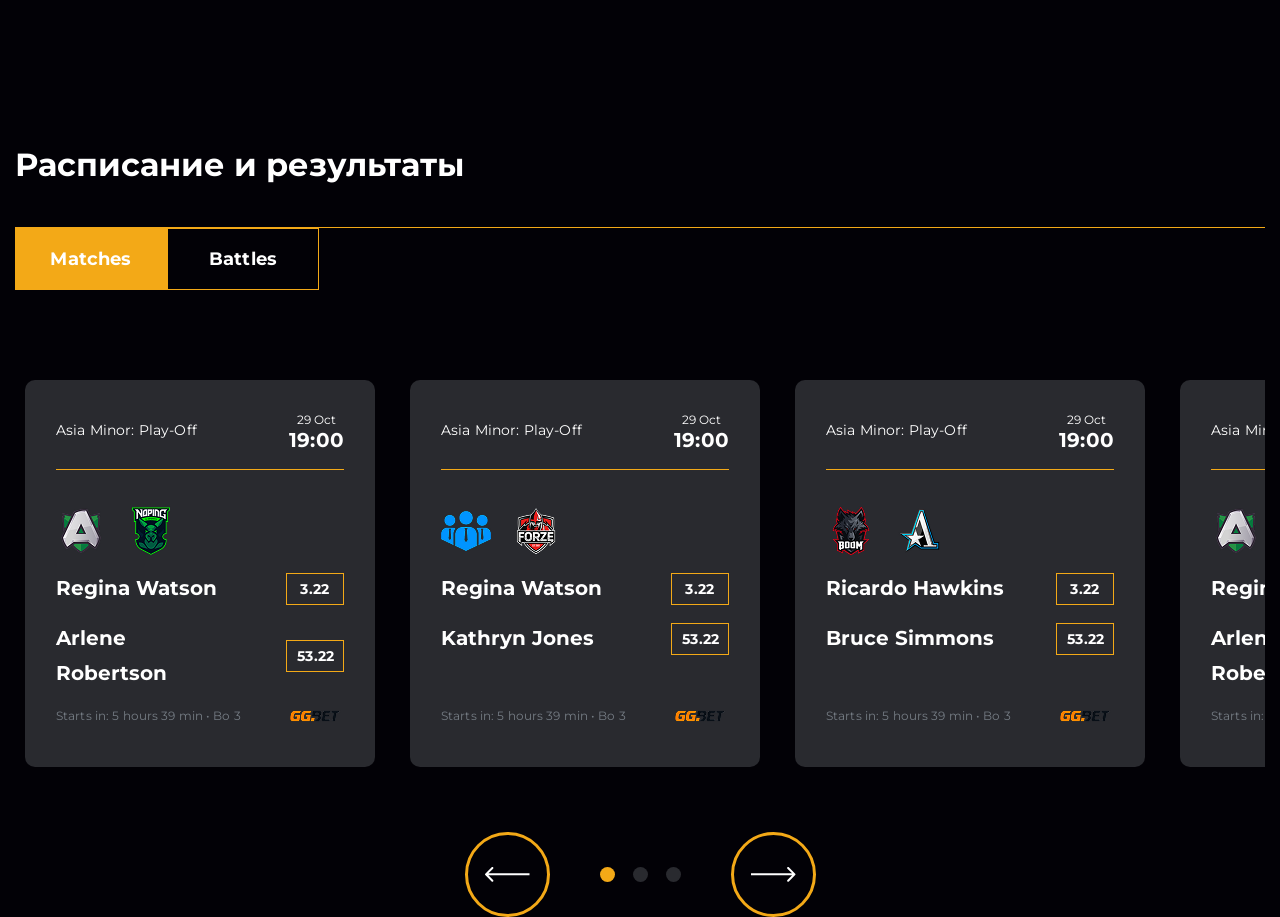
==== index.html @ 31dc466e "feat: add desktop schedule section" ====
<!doctype html>
<html lang="en">
	<head>
		<meta charset="UTF-8" />
		<meta name="viewport" content="width=device-width, initial-scale=1.0" />
		<link rel="shortcut icon" type="image/png" href="img/icon.png" />
		<link rel="stylesheet" href="css/style.min.css" />
		<title>ESL Pro League CSGO</title>
	</head>
	<body>
		<section class="header hidden">
			<div class="container">
				<div class="header__top">
					<nav class="header__nav">
						<ul class="header__nav-list">
							<li class="header__nav-item header__nav-item--logo">
								<a href="#">
									<img src="img/logo.png" alt="ESL Pro League logo" />
								</a>
							</li>

							<li class="header__nav-item">
								<a href="https://www.twitter.com/" class="header__nav-link">
									<img src="img/twitter.png" alt="Twitter icon" />
								</a>
							</li>

							<li class="header__nav-item">
								<a href="https://www.twitch.tv/" class="header__nav-link">
									<img src="img/twitch.png" alt="Twitch icon" />
								</a>
							</li>

							<li class="header__nav-item">
								<a href="https://www.facebook.com/" class="header__nav-link">
									<img src="img/facebook.png" alt="Facebook icon" />
								</a>
							</li>
						</ul>

						<hr class="header__underline" />
					</nav>
				</div>

				<div class="header__bottom">
					<div class="header__information">
						<img
							class="header__img"
							src="img/PlayerUnknown's.png"
							alt="PlayerUnknown's Battlegrounds title"
						/>

						<h1 class="header__title">ESL Pro League CSGO</h1>
						<p class="header__text">
							League CS:GO is the new online league in Counter-Strike: Global
							Offensive, with $100,000 total prize pool. 16 teams from Europe
							and the CIS will take part in the League, with 4 teams going to
							League through open qualifiers.
						</p>
					</div>

					<div class="header__buttons">
						<a href="#" class="header__btn header__btn--active">
							read announcement
						</a>

						<a href="#" class="header__btn">get tickets</a>
					</div>
				</div>
			</div>
		</section>

		<section class="schedule">
			<div class="container">
				<h2 class="schedule__title">Расписание и результаты</h2>
				<hr class="schedule__underline" />
				<div class="schedule__tabs">
					<button class="schedule__tab schedule__tab--active">Matches</button>
					<button class="schedule__tab">Battles</button>
				</div>

				<div class="schedule__slider">
					<div class="schedule__slide schedule__slide--1">
						<div class="schedule__slide-content schedule__slide-content--live">
							<a href="#" class="schedule__watch-live">
								<img
									src="img/live-icon.svg"
									alt="Watch live icon"
									class="schedule__watch-live-icon"
								/>
								<span class="schedule__watch-live-text">WATCH LIVE</span>
							</a>

							<div class="schedule__slide-information">
								<div class="schedule__slide-header">
									<p class="schedule__slide-tournament">Asia Minor: Play-Off</p>

									<div class="schedule__slide-datetime">
										<p class="schedule__slide-date">29 Oct</p>
										<p class="schedule__slide-time">19:00</p>
									</div>
								</div>

								<hr class="schedule__slide-line" />

								<div class="schedule__slide-teams">
									<div class="schedule__slide-team-logos">
										<img
											class="schedule__slide-team-logo"
											src="img/teams/JennyBell.png"
											alt="Jenny Bell"
										/>
										<img
											class="schedule__slide-team-logo"
											src="img/teams/ArleneRobertson.png"
											alt="Arlene Robertson"
										/>
									</div>

									<div class="schedule__slide-team-info">
										<div class="schedule__slide-team-row">
											<p class="schedule__slide-team-name">Regina Watson</p>
											<p class="schedule__slide-team-odds">3.22</p>
										</div>

										<div class="schedule__slide-team-row">
											<p class="schedule__slide-team-name">Arlene Robertson</p>
											<p class="schedule__slide-team-odds">53.22</p>
										</div>
									</div>
								</div>
							</div>

							<div class="schedule__slide-footer">
								<p class="schedule__slide-status">
									Starts in: 5 hours 39 min • Bo 3
								</p>
								<img
									class="schedule__slide-sponsor-logo"
									src="img/sponsor-logo.png"
									alt="GG.BET logo"
								/>
							</div>
						</div>
					</div>

					<div class="schedule__slide schedule__slide--2">
						<div class="schedule__slide-content schedule__slide-content--live">
							<a
								href="#"
								class="schedule__watch-live"
								rel="noreferrer noopener"
							>
								<img
									src="img/live-icon.svg"
									alt="Watch live icon"
									class="schedule__watch-live-icon"
								/>
								<span class="schedule__watch-live-text">WATCH LIVE</span>
							</a>

							<div class="schedule__slide-information">
								<div class="schedule__slide-header">
									<p class="schedule__slide-tournament">Asia Minor: Play-Off</p>

									<div class="schedule__slide-datetime">
										<p class="schedule__slide-date">29 Oct</p>
										<p class="schedule__slide-time">19:00</p>
									</div>
								</div>

								<hr class="schedule__slide-line" />

								<div class="schedule__slide-teams">
									<div class="schedule__slide-team-logos">
										<img
											class="schedule__slide-team-logo"
											src="img/teams/ReginaWatson.png"
											alt="Jenny Bell"
										/>
										<img
											class="schedule__slide-team-logo"
											src="img/teams/KathrynJones.png"
											alt="Kathryn Jones"
										/>
									</div>

									<div class="schedule__slide-team-info">
										<div class="schedule__slide-team-row">
											<p class="schedule__slide-team-name">Regina Watson</p>
											<p class="schedule__slide-team-odds">3.22</p>
										</div>

										<div class="schedule__slide-team-row">
											<p class="schedule__slide-team-name">Kathryn Jones</p>
											<p class="schedule__slide-team-odds">53.22</p>
										</div>
									</div>
								</div>
							</div>

							<div class="schedule__slide-footer">
								<p class="schedule__slide-status">
									Starts in: 5 hours 39 min • Bo 3
								</p>
								<img
									class="schedule__slide-sponsor-logo"
									src="img/sponsor-logo.png"
									alt="GG.BET logo"
								/>
							</div>
						</div>
					</div>

					<div class="schedule__slide schedule__slide--3">
						<div class="schedule__slide-content schedule__slide-content--live">
							<a
								href="#"
								class="schedule__watch-live"
								rel="noreferrer noopener"
							>
								<img
									src="img/live-icon.svg"
									alt="Watch live icon"
									class="schedule__watch-live-icon"
								/>
								<span class="schedule__watch-live-text">WATCH LIVE</span>
							</a>
							<div class="schedule__slide-information">
								<div class="schedule__slide-header">
									<p class="schedule__slide-tournament">Asia Minor: Play-Off</p>

									<div class="schedule__slide-datetime">
										<p class="schedule__slide-date">29 Oct</p>
										<p class="schedule__slide-time">19:00</p>
									</div>
								</div>

								<hr class="schedule__slide-line" />

								<div class="schedule__slide-teams">
									<div class="schedule__slide-team-logos">
										<img
											class="schedule__slide-team-logo"
											src="img/teams/RicardoHawkins.png"
											alt="Jenny Bell"
										/>
										<img
											class="schedule__slide-team-logo"
											src="img/teams/BruceSimmons.png"
											alt="Arlene Robertson"
										/>
									</div>

									<div class="schedule__slide-team-info">
										<div class="schedule__slide-team-row">
											<p class="schedule__slide-team-name">Ricardo Hawkins</p>
											<p class="schedule__slide-team-odds">3.22</p>
										</div>

										<div class="schedule__slide-team-row">
											<p class="schedule__slide-team-name">Bruce Simmons</p>
											<p class="schedule__slide-team-odds">53.22</p>
										</div>
									</div>
								</div>
							</div>

							<div class="schedule__slide-footer">
								<p class="schedule__slide-status">
									Starts in: 5 hours 39 min • Bo 3
								</p>
								<img
									class="schedule__slide-sponsor-logo"
									src="img/sponsor-logo.png"
									alt="GG.BET logo"
								/>
							</div>
						</div>
					</div>

					<div class="schedule__slide schedule__slide--4">
						<div class="schedule__slide-content schedule__slide-content--live">
							<a
								href="#"
								class="schedule__watch-live"
								rel="noreferrer noopener"
							>
								<img
									src="img/live-icon.svg"
									alt="Watch live icon"
									class="schedule__watch-live-icon"
								/>
								<span class="schedule__watch-live-text">WATCH LIVE</span>
							</a>

							<div class="schedule__slide-information">
								<div class="schedule__slide-header">
									<p class="schedule__slide-tournament">Asia Minor: Play-Off</p>

									<div class="schedule__slide-datetime">
										<p class="schedule__slide-date">29 Oct</p>
										<p class="schedule__slide-time">19:00</p>
									</div>
								</div>

								<hr class="schedule__slide-line" />

								<div class="schedule__slide-teams">
									<div class="schedule__slide-team-logos">
										<img
											class="schedule__slide-team-logo"
											src="img/teams/JennyBell.png"
											alt="Jenny Bell"
										/>
										<img
											class="schedule__slide-team-logo"
											src="img/teams/ArleneRobertson.png"
											alt="Arlene Robertson"
										/>
									</div>

									<div class="schedule__slide-team-info">
										<div class="schedule__slide-team-row">
											<p class="schedule__slide-team-name">Regina Watson</p>
											<p class="schedule__slide-team-odds">3.22</p>
										</div>

										<div class="schedule__slide-team-row">
											<p class="schedule__slide-team-name">Arlene Robertson</p>
											<p class="schedule__slide-team-odds">53.22</p>
										</div>
									</div>
								</div>
							</div>

							<div class="schedule__slide-footer">
								<p class="schedule__slide-status">
									Starts in: 5 hours 39 min • Bo 3
								</p>
								<img
									class="schedule__slide-sponsor-logo"
									src="img/sponsor-logo.png"
									alt="GG.BET logo"
								/>
							</div>
						</div>
					</div>

					<div class="schedule__slide schedule__slide--5">
						<div class="schedule__slide-content schedule__slide-content--live">
							<a
								href="#"
								class="schedule__watch-live"
								rel="noreferrer noopener"
							>
								<img
									src="img/live-icon.svg"
									alt="Watch live icon"
									class="schedule__watch-live-icon"
								/>
								<span class="schedule__watch-live-text">WATCH LIVE</span>
							</a>

							<div class="schedule__slide-information">
								<div class="schedule__slide-header">
									<p class="schedule__slide-tournament">Asia Minor: Play-Off</p>

									<div class="schedule__slide-datetime">
										<p class="schedule__slide-date">29 Oct</p>
										<p class="schedule__slide-time">19:00</p>
									</div>
								</div>

								<hr class="schedule__slide-line" />

								<div class="schedule__slide-teams">
									<div class="schedule__slide-team-logos">
										<img
											class="schedule__slide-team-logo"
											src="img/teams/JennyBell.png"
											alt="Jenny Bell"
										/>
										<img
											class="schedule__slide-team-logo"
											src="img/teams/ArleneRobertson.png"
											alt="Arlene Robertson"
										/>
									</div>

									<div class="schedule__slide-team-info">
										<div class="schedule__slide-team-row">
											<p class="schedule__slide-team-name">Regina Watson</p>
											<p class="schedule__slide-team-odds">3.22</p>
										</div>

										<div class="schedule__slide-team-row">
											<p class="schedule__slide-team-name">Arlene Robertson</p>
											<p class="schedule__slide-team-odds">53.22</p>
										</div>
									</div>
								</div>
							</div>

							<div class="schedule__slide-footer">
								<p class="schedule__slide-status">
									Starts in: 5 hours 39 min • Bo 3
								</p>
								<img
									class="schedule__slide-sponsor-logo"
									src="img/sponsor-logo.png"
									alt="GG.BET logo"
								/>
							</div>
						</div>
					</div>
				</div>

				<div class="schedule__slider-controls">
					<button class="schedule__slider-btn schedule__slider-btn--left">
						<img src="img/btn-left.svg" alt="Previous slide" />
					</button>

					<div class="schedule__dots">
						<div class="dot dot-active"></div>
						<div class="dot"></div>
						<div class="dot"></div>
					</div>

					<button class="schedule__slider-btn schedule__slider-btn--right">
						<img src="img/btn-right.svg" alt="Previous slide" />
					</button>
				</div>
			</div>
		</section>
	</body>
	<script src="js/main.js"></script>
</html>
---- css/style.min.css ----
/*! modern-normalize v3.0.1 | MIT License | https://github.com/sindresorhus/modernize */*,::before,::after{-webkit-box-sizing:border-box;box-sizing:border-box}html{font-family:system-ui,"Segoe UI",Roboto,Helvetica,Arial,sans-serif,"Apple Color Emoji","Segoe UI Emoji";line-height:1.15;-webkit-text-size-adjust:100%;-moz-tab-size:4;-o-tab-size:4;tab-size:4}body{margin:0}b,strong{font-weight:bolder}code,kbd,samp,pre{font-family:ui-monospace,SFMono-Regular,Consolas,"Liberation Mono",Menlo,monospace;font-size:1em}small{font-size:80%}sub,sup{font-size:75%;line-height:0;position:relative;vertical-align:baseline}sub{bottom:-0.25em}sup{top:-0.5em}table{border-color:currentcolor}button,input,optgroup,select,textarea{font-family:inherit;font-size:100%;line-height:1.15;margin:0}button,[type=button],[type=reset],[type=submit]{-webkit-appearance:button}legend{padding:0}progress{vertical-align:baseline}::-webkit-inner-spin-button,::-webkit-outer-spin-button{height:auto}[type=search]{-webkit-appearance:textfield;outline-offset:-2px}::-webkit-search-decoration{-webkit-appearance:none}::-webkit-file-upload-button{-webkit-appearance:button;font:inherit}summary{display:list-item}@font-face{font-family:"Montserrat";src:url("../fonts/Montserrat-Regular.ttf") format("truetype");font-weight:400;font-style:normal;font-display:block}@font-face{font-family:"Montserrat";src:url("../fonts/Montserrat-Medium.ttf") format("truetype");font-weight:500;font-style:normal;font-display:block}@font-face{font-family:"Montserrat";src:url("../fonts/Montserrat-SemiBold.ttf") format("truetype");font-weight:600;font-style:normal;font-display:block}@font-face{font-family:"Montserrat";src:url("../fonts/Montserrat-Bold.ttf") format("truetype");font-weight:700;font-style:normal;font-display:block}body{background-color:#020106;color:#fff;font-family:"Montserrat",sans-serif}.container{max-width:1550px;margin:0 auto;padding:0 15px}.header ul,.header li{padding:0;margin:0;list-style-type:none}a{color:#fff}.hidden{display:none}p,h1,h2,h3,hr{margin:0}.header{padding-top:13px;padding-bottom:197px;background-image:url("../img/main-bg.jpg");background-size:cover;background-position:center top;background-repeat:no-repeat}.header .header__nav{max-width:740px}.header .header__nav-list{display:-webkit-box;display:-ms-flexbox;display:flex;-webkit-box-align:center;-ms-flex-align:center;align-items:center;gap:30px}.header .header__nav-item--logo{margin-right:auto}.header .header__nav-link{display:inline-block;-webkit-transition:opacity .3s ease;transition:opacity .3s ease}.header__nav-link:hover{opacity:.4}.header__underline{margin:40px 0 0;width:100%;max-width:740px;height:1px;border:none;background-color:#f3a917}.header__bottom{margin-top:161px}.header__information{max-width:703px}.header__img{max-width:191px}.header__title{margin-top:35px;font-weight:700;font-size:60px}.header__text{font-weight:400;font-size:18px;letter-spacing:.01em;color:#fafafa}.header__buttons{margin-top:220px;display:-webkit-box;display:-ms-flexbox;display:flex;gap:20px}.header__btn{display:-webkit-box;display:-ms-flexbox;display:flex;-webkit-box-align:center;-ms-flex-align:center;align-items:center;-webkit-box-pack:center;-ms-flex-pack:center;justify-content:center;width:278px;padding:15px 27px;border:1px solid #f3a917;text-decoration:none;text-transform:uppercase;font-weight:600;font-size:16px;line-height:1.2;letter-spacing:.01em;color:#fff}.header__btn--active{background-color:#f3a917;color:#020106}@media screen and (max-width: 1200px){.header__text{font-weight:700;color:#fafafa}}@media screen and (max-width: 924px){.header__nav-link{-webkit-transition:none;transition:none}.header__nav-link:hover{opacity:1 !important}.header__bottom{margin-top:120px}.header__buttons{margin-top:160px}}@media screen and (max-width: 576px){.header__title{font-size:40px}.header__information{text-align:center;display:-webkit-box;display:-ms-flexbox;display:flex;-webkit-box-orient:vertical;-webkit-box-direction:normal;-ms-flex-direction:column;flex-direction:column;-webkit-box-align:center;-ms-flex-align:center;align-items:center;gap:25px}.header__img{max-width:100%;height:auto}.header__buttons{-webkit-box-orient:vertical;-webkit-box-direction:normal;-ms-flex-direction:column;flex-direction:column;-webkit-box-align:center;-ms-flex-align:center;align-items:center;gap:40px}}@media screen and (max-width: 425px){.header__title{font-size:34px}}@media screen and (max-width: 375px){.header{min-height:100vh;background-size:cover;background-position:center;background-repeat:no-repeat}.header__title{font-size:40px}.header__text{font-size:14px}.header__buttons{gap:20px}.header__btn{width:100%;max-width:260px;font-size:14px;padding:12px 20px}.container{padding:0 10px}}.schedule{margin-top:142px}.schedule__title{font-weight:700;font-size:32px;line-height:1.41;color:#fff}.schedule__underline{margin-top:40px;margin-bottom:0;height:1px;border:none;background-color:#f3a917}.schedule__tabs{display:-webkit-box;display:-ms-flexbox;display:flex;gap:0}.schedule__tab{margin:0;width:152px;padding:15px 30px;border:1px solid #f3a917;background-color:rgba(0,0,0,0);font-weight:700;font-size:18px;line-height:1.67;letter-spacing:.01em;color:#fff;cursor:pointer}.schedule__tab--active{background-color:#f3a917}.schedule__slider{display:-webkit-box;display:-ms-flexbox;display:flex;-webkit-box-pack:justify;-ms-flex-pack:justify;justify-content:space-between;-webkit-box-align:stretch;-ms-flex-align:stretch;align-items:stretch;gap:35px;overflow:hidden;padding:10px}.schedule__slider-controls{margin-top:55px;display:-webkit-box;display:-ms-flexbox;display:flex;-webkit-box-pack:center;-ms-flex-pack:center;justify-content:center;-webkit-box-align:center;-ms-flex-align:center;align-items:center;gap:50px}.schedule__slider-btn{display:-webkit-box;display:-ms-flexbox;display:flex;-webkit-box-pack:center;-ms-flex-pack:center;justify-content:center;-webkit-box-align:center;-ms-flex-align:center;align-items:center;width:85px;height:85px;padding:0;border:none;background:rgba(0,0,0,0);cursor:pointer;border:3px solid #f3a917;border-radius:100%}.schedule__slide-content{display:-webkit-box;display:-ms-flexbox;display:flex;-webkit-box-orient:vertical;-webkit-box-direction:normal;-ms-flex-direction:column;flex-direction:column;-webkit-box-pack:justify;-ms-flex-pack:justify;justify-content:space-between;min-height:341px;position:relative;overflow:hidden;-webkit-transition:border .3s ease,-webkit-box-shadow .3s ease;transition:border .3s ease,-webkit-box-shadow .3s ease;transition:box-shadow .3s ease,border .3s ease;transition:box-shadow .3s ease,border .3s ease,-webkit-box-shadow .3s ease;margin-top:80px;background-color:#292a2f;width:350px;min-height:341px;cursor:pointer;border-radius:10px}.schedule__slide-content::before{content:"";position:absolute;inset:0;background-color:rgba(0,0,0,0);-webkit-transition:background-color .3s ease;transition:background-color .3s ease}.schedule__slide-content:hover{border:none;-webkit-box-shadow:0 0 12px rgba(243,169,23,.5);box-shadow:0 0 12px rgba(243,169,23,.5)}.schedule__slide-content:hover::before{background-color:rgba(7,7,7,.76)}.schedule__watch-live{position:absolute;top:50%;left:50%;z-index:3;display:-webkit-inline-box;display:-ms-inline-flexbox;display:inline-flex;-webkit-box-align:center;-ms-flex-align:center;align-items:center;-webkit-box-pack:center;-ms-flex-pack:center;justify-content:center;-webkit-transform:translate(-50%,-50%);transform:translate(-50%,-50%);opacity:0;pointer-events:none;text-decoration:none;background-color:#f3a917;padding:10px 20px;border:none;-webkit-box-sizing:border-box;box-sizing:border-box;width:166px;height:40px;color:#fff;font-weight:400;font-size:14px;line-height:1.43;letter-spacing:.01em;text-transform:none}.schedule__watch-live:focus-visible{outline:2px solid #fff;outline-offset:4px}.schedule__watch-live-icon{width:14px;height:14px;display:block;-ms-flex-negative:0;flex-shrink:0;margin-right:10px}.schedule__watch-live-text{font-weight:400;font-size:14px;line-height:1.43;letter-spacing:.01em;color:#fff}.schedule__slide{display:-webkit-box;display:-ms-flexbox;display:flex}.schedule__slide-content{padding:30px 31px 41px}.schedule__slide-content--live:hover .schedule__watch-live{opacity:1;pointer-events:auto}.schedule__slide-information,.schedule__slide-footer{position:relative;z-index:1}.schedule__slide-header{display:-webkit-box;display:-ms-flexbox;display:flex;-webkit-box-pack:justify;-ms-flex-pack:justify;justify-content:space-between;-webkit-box-align:center;-ms-flex-align:center;align-items:center}.schedule__slide-tournament{font-weight:400;font-size:14px;line-height:1.43;letter-spacing:.01em;color:#fff}.schedule__slide-datetime{display:-webkit-box;display:-ms-flexbox;display:flex;-webkit-box-orient:vertical;-webkit-box-direction:normal;-ms-flex-direction:column;flex-direction:column;-webkit-box-align:center;-ms-flex-align:center;align-items:center}.schedule__slide-date{margin:0;font-weight:400;font-size:12px;line-height:1.67;letter-spacing:.01em;color:#fff}.schedule__slide-time{margin:0;font-weight:700;font-size:20px;line-height:1;letter-spacing:.01em;color:#fff}.schedule__slide-line{margin-top:19px;height:1px;border:none;background-color:#f3a917}.schedule__slide-team{margin-top:30px}.schedule__slide-team-logos{margin-top:36px;display:-webkit-box;display:-ms-flexbox;display:flex;gap:20px}.schedule__slide-team-logo{width:50px;height:50px}.schedule__slide-team-info{display:-webkit-box;display:-ms-flexbox;display:flex;-webkit-box-orient:vertical;-webkit-box-direction:normal;-ms-flex-direction:column;flex-direction:column;gap:15px;margin-top:15px}.schedule__slide-team-row{display:-webkit-box;display:-ms-flexbox;display:flex;-webkit-box-pack:justify;-ms-flex-pack:justify;justify-content:space-between;-webkit-box-align:center;-ms-flex-align:center;align-items:center}.schedule__slide-team-name{font-weight:700;font-size:20px;line-height:1.75;color:#fff;max-width:184px;margin:0}.schedule__slide-team-odds{font-weight:700;font-size:14px;line-height:1.43;letter-spacing:.02em;color:#fff;border:1px solid #f3a917;padding:5px 10px;width:58px;text-align:center}.schedule__slide-footer{display:-webkit-box;display:-ms-flexbox;display:flex;-webkit-box-pack:justify;-ms-flex-pack:justify;justify-content:space-between;-webkit-box-align:center;-ms-flex-align:center;align-items:center;margin-top:15px}.schedule__slide-status{font-weight:400;font-size:12px;line-height:1.67;letter-spacing:.01em;color:#757c84}.schedule__dots{display:-webkit-box;display:-ms-flexbox;display:flex;gap:18px;-webkit-box-align:center;-ms-flex-align:center;align-items:center}.schedule__dots .dot{background-color:#292a2f;width:15px;height:15px;border-radius:100%}.schedule__dots .dot-active{background-color:#f3a917}
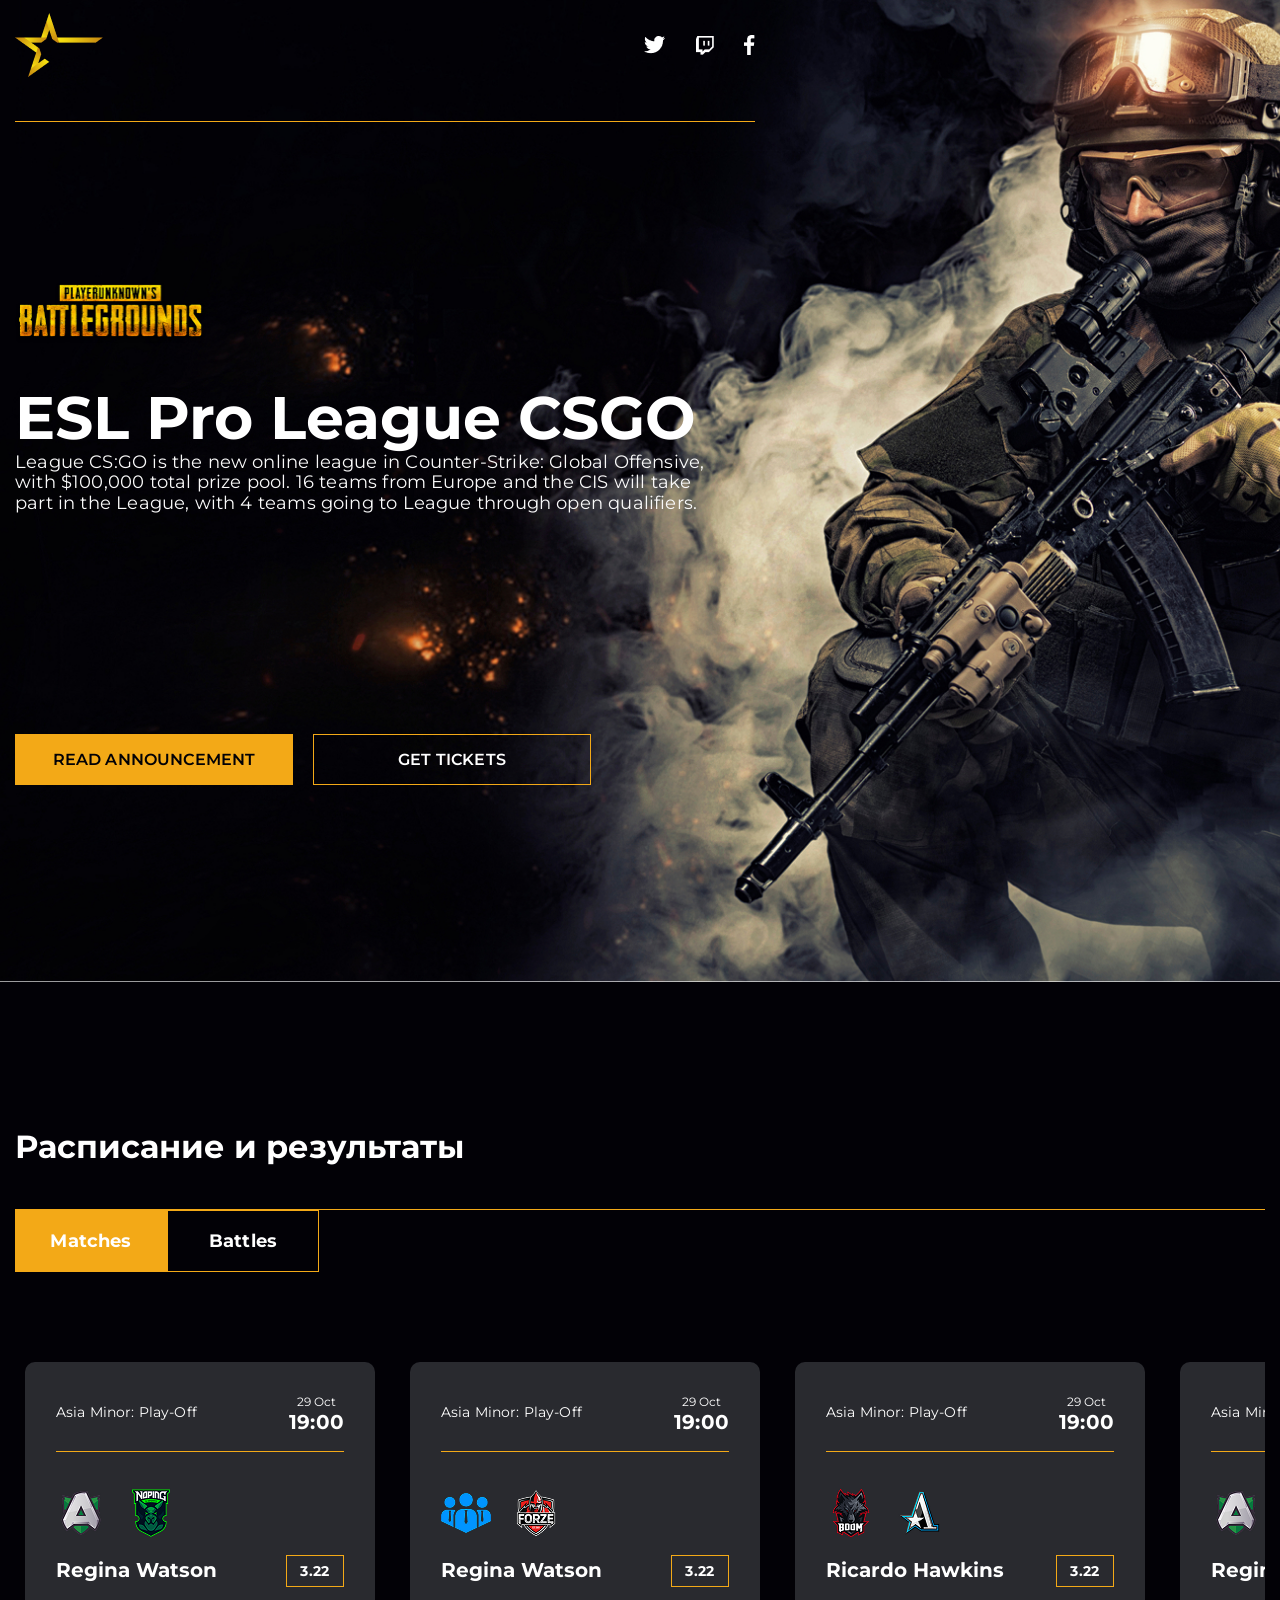
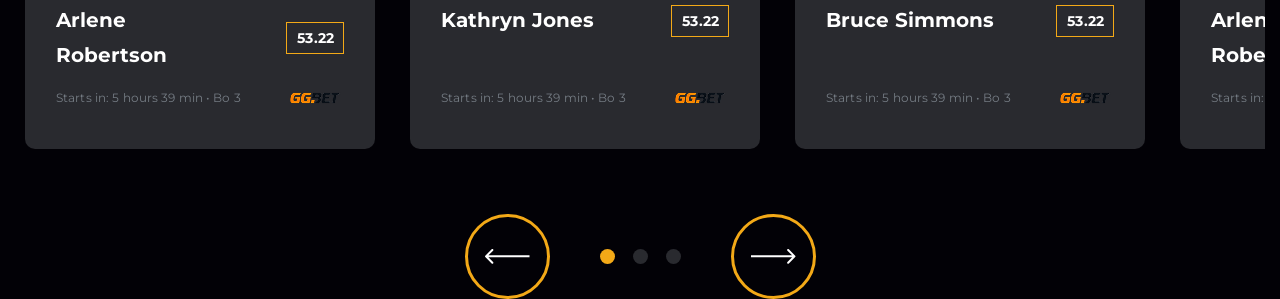
==== commit 2804c73b: "feat:  unhide header" ====
--- a/index.html
+++ b/index.html
@@ -8,7 +8,7 @@
 		<title>ESL Pro League CSGO</title>
 	</head>
 	<body>
-		<section class="header hidden">
+		<section class="header">
 			<div class="container">
 				<div class="header__top">
 					<nav class="header__nav">
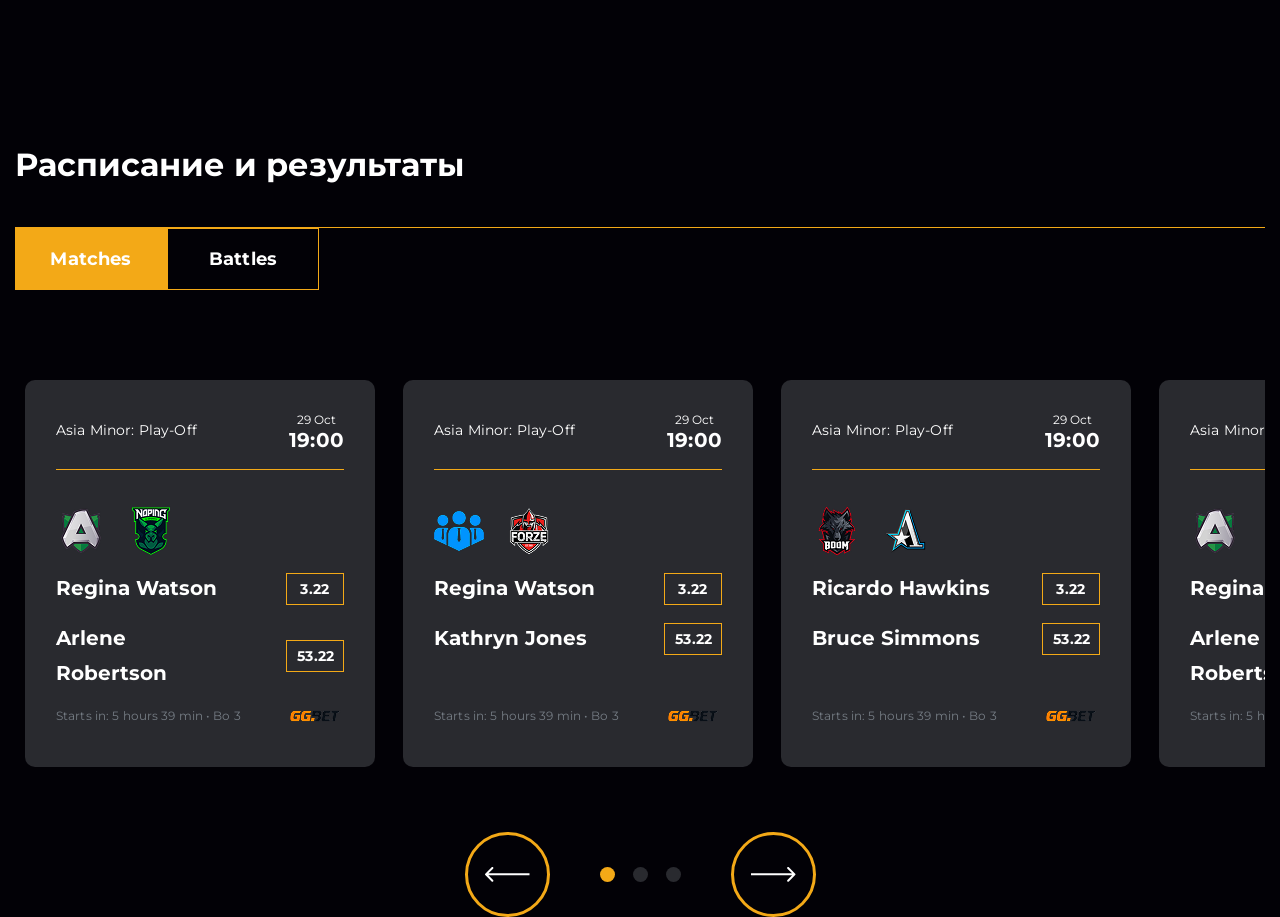
==== commit c2816677: "feat: complete the schedule section" ====
--- a/index.html
+++ b/index.html
@@ -8,7 +8,7 @@
 		<title>ESL Pro League CSGO</title>
 	</head>
 	<body>
-		<section class="header">
+		<section class="header hidden">
 			<div class="container">
 				<div class="header__top">
 					<nav class="header__nav">
@@ -75,342 +75,605 @@
 				<h2 class="schedule__title">Расписание и результаты</h2>
 				<hr class="schedule__underline" />
 				<div class="schedule__tabs">
-					<button class="schedule__tab schedule__tab--active">Matches</button>
-					<button class="schedule__tab">Battles</button>
+					<button
+						class="schedule__tab schedule__tab--active"
+						type="button"
+						data-tab="matches"
+					>
+						Matches
+					</button>
+
+					<button class="schedule__tab" type="button" data-tab="battles">
+						Battles
+					</button>
 				</div>
 
-				<div class="schedule__slider">
-					<div class="schedule__slide schedule__slide--1">
-						<div class="schedule__slide-content schedule__slide-content--live">
-							<a href="#" class="schedule__watch-live">
-								<img
-									src="img/live-icon.svg"
-									alt="Watch live icon"
-									class="schedule__watch-live-icon"
-								/>
-								<span class="schedule__watch-live-text">WATCH LIVE</span>
-							</a>
-
-							<div class="schedule__slide-information">
-								<div class="schedule__slide-header">
-									<p class="schedule__slide-tournament">Asia Minor: Play-Off</p>
-
-									<div class="schedule__slide-datetime">
-										<p class="schedule__slide-date">29 Oct</p>
-										<p class="schedule__slide-time">19:00</p>
-									</div>
-								</div>
-
-								<hr class="schedule__slide-line" />
-
-								<div class="schedule__slide-teams">
-									<div class="schedule__slide-team-logos">
+				<div
+					class="schedule__panel schedule__panel--matches schedule__panel--active"
+				>
+					<div class="schedule__slider">
+						<div class="schedule__slide schedule__slide--1">
+							<div
+								class="schedule__slide-content schedule__slide-content--live"
+							>
+								<a href="#" class="schedule__watch-live">
+									<img
+										src="img/live-icon.svg"
+										alt="Watch live icon"
+										class="schedule__watch-live-icon"
+									/>
+									<span class="schedule__watch-live-text">WATCH LIVE</span>
+								</a>
+
+								<div class="schedule__slide-information">
+									<div class="schedule__slide-header">
+										<p class="schedule__slide-tournament">
+											Asia Minor: Play-Off
+										</p>
+
+										<div class="schedule__slide-datetime">
+											<p class="schedule__slide-date">29 Oct</p>
+											<p class="schedule__slide-time">19:00</p>
+										</div>
+									</div>
+
+									<hr class="schedule__slide-line" />
+
+									<div class="schedule__slide-teams">
+										<div class="schedule__slide-team-logos">
+											<img
+												class="schedule__slide-team-logo"
+												src="img/teams/JennyBell.png"
+												alt="Jenny Bell"
+											/>
+											<img
+												class="schedule__slide-team-logo"
+												src="img/teams/ArleneRobertson.png"
+												alt="Arlene Robertson"
+											/>
+										</div>
+
+										<div class="schedule__slide-team-info">
+											<div class="schedule__slide-team-row">
+												<p class="schedule__slide-team-name">Regina Watson</p>
+												<p class="schedule__slide-team-odds">3.22</p>
+											</div>
+
+											<div class="schedule__slide-team-row">
+												<p class="schedule__slide-team-name">
+													Arlene Robertson
+												</p>
+												<p class="schedule__slide-team-odds">53.22</p>
+											</div>
+										</div>
+									</div>
+								</div>
+
+								<div class="schedule__slide-footer">
+									<p class="schedule__slide-status">
+										Starts in: 5 hours 39 min • Bo 3
+									</p>
+									<img
+										class="schedule__slide-sponsor-logo"
+										src="img/sponsor-logo.png"
+										alt="GG.BET logo"
+									/>
+								</div>
+							</div>
+						</div>
+
+						<div class="schedule__slide schedule__slide--2">
+							<div
+								class="schedule__slide-content schedule__slide-content--live"
+							>
+								<a
+									href="#"
+									class="schedule__watch-live"
+									rel="noreferrer noopener"
+								>
+									<img
+										src="img/live-icon.svg"
+										alt="Watch live icon"
+										class="schedule__watch-live-icon"
+									/>
+									<span class="schedule__watch-live-text">WATCH LIVE</span>
+								</a>
+
+								<div class="schedule__slide-information">
+									<div class="schedule__slide-header">
+										<p class="schedule__slide-tournament">
+											Asia Minor: Play-Off
+										</p>
+
+										<div class="schedule__slide-datetime">
+											<p class="schedule__slide-date">29 Oct</p>
+											<p class="schedule__slide-time">19:00</p>
+										</div>
+									</div>
+
+									<hr class="schedule__slide-line" />
+
+									<div class="schedule__slide-teams">
+										<div class="schedule__slide-team-logos">
+											<img
+												class="schedule__slide-team-logo"
+												src="img/teams/ReginaWatson.png"
+												alt="Jenny Bell"
+											/>
+											<img
+												class="schedule__slide-team-logo"
+												src="img/teams/KathrynJones.png"
+												alt="Kathryn Jones"
+											/>
+										</div>
+
+										<div class="schedule__slide-team-info">
+											<div class="schedule__slide-team-row">
+												<p class="schedule__slide-team-name">Regina Watson</p>
+												<p class="schedule__slide-team-odds">3.22</p>
+											</div>
+
+											<div class="schedule__slide-team-row">
+												<p class="schedule__slide-team-name">Kathryn Jones</p>
+												<p class="schedule__slide-team-odds">53.22</p>
+											</div>
+										</div>
+									</div>
+								</div>
+
+								<div class="schedule__slide-footer">
+									<p class="schedule__slide-status">
+										Starts in: 5 hours 39 min • Bo 3
+									</p>
+									<img
+										class="schedule__slide-sponsor-logo"
+										src="img/sponsor-logo.png"
+										alt="GG.BET logo"
+									/>
+								</div>
+							</div>
+						</div>
+
+						<div class="schedule__slide schedule__slide--3">
+							<div
+								class="schedule__slide-content schedule__slide-content--live"
+							>
+								<a
+									href="#"
+									class="schedule__watch-live"
+									rel="noreferrer noopener"
+								>
+									<img
+										src="img/live-icon.svg"
+										alt="Watch live icon"
+										class="schedule__watch-live-icon"
+									/>
+									<span class="schedule__watch-live-text">WATCH LIVE</span>
+								</a>
+								<div class="schedule__slide-information">
+									<div class="schedule__slide-header">
+										<p class="schedule__slide-tournament">
+											Asia Minor: Play-Off
+										</p>
+
+										<div class="schedule__slide-datetime">
+											<p class="schedule__slide-date">29 Oct</p>
+											<p class="schedule__slide-time">19:00</p>
+										</div>
+									</div>
+
+									<hr class="schedule__slide-line" />
+
+									<div class="schedule__slide-teams">
+										<div class="schedule__slide-team-logos">
+											<img
+												class="schedule__slide-team-logo"
+												src="img/teams/RicardoHawkins.png"
+												alt="Jenny Bell"
+											/>
+											<img
+												class="schedule__slide-team-logo"
+												src="img/teams/BruceSimmons.png"
+												alt="Arlene Robertson"
+											/>
+										</div>
+
+										<div class="schedule__slide-team-info">
+											<div class="schedule__slide-team-row">
+												<p class="schedule__slide-team-name">Ricardo Hawkins</p>
+												<p class="schedule__slide-team-odds">3.22</p>
+											</div>
+
+											<div class="schedule__slide-team-row">
+												<p class="schedule__slide-team-name">Bruce Simmons</p>
+												<p class="schedule__slide-team-odds">53.22</p>
+											</div>
+										</div>
+									</div>
+								</div>
+
+								<div class="schedule__slide-footer">
+									<p class="schedule__slide-status">
+										Starts in: 5 hours 39 min • Bo 3
+									</p>
+									<img
+										class="schedule__slide-sponsor-logo"
+										src="img/sponsor-logo.png"
+										alt="GG.BET logo"
+									/>
+								</div>
+							</div>
+						</div>
+
+						<div class="schedule__slide schedule__slide--4">
+							<div
+								class="schedule__slide-content schedule__slide-content--live"
+							>
+								<a
+									href="#"
+									class="schedule__watch-live"
+									rel="noreferrer noopener"
+								>
+									<img
+										src="img/live-icon.svg"
+										alt="Watch live icon"
+										class="schedule__watch-live-icon"
+									/>
+									<span class="schedule__watch-live-text">WATCH LIVE</span>
+								</a>
+
+								<div class="schedule__slide-information">
+									<div class="schedule__slide-header">
+										<p class="schedule__slide-tournament">
+											Asia Minor: Play-Off
+										</p>
+
+										<div class="schedule__slide-datetime">
+											<p class="schedule__slide-date">29 Oct</p>
+											<p class="schedule__slide-time">19:00</p>
+										</div>
+									</div>
+
+									<hr class="schedule__slide-line" />
+
+									<div class="schedule__slide-teams">
+										<div class="schedule__slide-team-logos">
+											<img
+												class="schedule__slide-team-logo"
+												src="img/teams/JennyBell.png"
+												alt="Jenny Bell"
+											/>
+											<img
+												class="schedule__slide-team-logo"
+												src="img/teams/ArleneRobertson.png"
+												alt="Arlene Robertson"
+											/>
+										</div>
+
+										<div class="schedule__slide-team-info">
+											<div class="schedule__slide-team-row">
+												<p class="schedule__slide-team-name">Regina Watson</p>
+												<p class="schedule__slide-team-odds">3.22</p>
+											</div>
+
+											<div class="schedule__slide-team-row">
+												<p class="schedule__slide-team-name">
+													Arlene Robertson
+												</p>
+												<p class="schedule__slide-team-odds">53.22</p>
+											</div>
+										</div>
+									</div>
+								</div>
+
+								<div class="schedule__slide-footer">
+									<p class="schedule__slide-status">
+										Starts in: 5 hours 39 min • Bo 3
+									</p>
+									<img
+										class="schedule__slide-sponsor-logo"
+										src="img/sponsor-logo.png"
+										alt="GG.BET logo"
+									/>
+								</div>
+							</div>
+						</div>
+
+						<div class="schedule__slide schedule__slide--5">
+							<div
+								class="schedule__slide-content schedule__slide-content--live"
+							>
+								<a
+									href="#"
+									class="schedule__watch-live"
+									rel="noreferrer noopener"
+								>
+									<img
+										src="img/live-icon.svg"
+										alt="Watch live icon"
+										class="schedule__watch-live-icon"
+									/>
+									<span class="schedule__watch-live-text">WATCH LIVE</span>
+								</a>
+
+								<div class="schedule__slide-information">
+									<div class="schedule__slide-header">
+										<p class="schedule__slide-tournament">
+											Asia Minor: Play-Off
+										</p>
+
+										<div class="schedule__slide-datetime">
+											<p class="schedule__slide-date">29 Oct</p>
+											<p class="schedule__slide-time">19:00</p>
+										</div>
+									</div>
+
+									<hr class="schedule__slide-line" />
+
+									<div class="schedule__slide-teams">
+										<div class="schedule__slide-team-logos">
+											<img
+												class="schedule__slide-team-logo"
+												src="img/teams/JennyBell.png"
+												alt="Jenny Bell"
+											/>
+											<img
+												class="schedule__slide-team-logo"
+												src="img/teams/ArleneRobertson.png"
+												alt="Arlene Robertson"
+											/>
+										</div>
+
+										<div class="schedule__slide-team-info">
+											<div class="schedule__slide-team-row">
+												<p class="schedule__slide-team-name">Regina Watson</p>
+												<p class="schedule__slide-team-odds">3.22</p>
+											</div>
+
+											<div class="schedule__slide-team-row">
+												<p class="schedule__slide-team-name">
+													Arlene Robertson
+												</p>
+												<p class="schedule__slide-team-odds">53.22</p>
+											</div>
+										</div>
+									</div>
+								</div>
+
+								<div class="schedule__slide-footer">
+									<p class="schedule__slide-status">
+										Starts in: 5 hours 39 min • Bo 3
+									</p>
+									<img
+										class="schedule__slide-sponsor-logo"
+										src="img/sponsor-logo.png"
+										alt="GG.BET logo"
+									/>
+								</div>
+							</div>
+						</div>
+					</div>
+				</div>
+
+				<div class="schedule__panel schedule__panel--battles">
+					<div class="schedule__slider">
+						<div class="schedule__slide schedule__slide--battle">
+							<div
+								class="schedule__slide-content schedule__slide-content--live"
+							>
+								<a href="#" class="schedule__watch-live">
+									<img
+										src="img/live-icon.svg"
+										alt="Watch live icon"
+										class="schedule__watch-live-icon"
+									/>
+									<span class="schedule__watch-live-text">WATCH LIVE</span>
+								</a>
+
+								<div class="schedule__slide-information">
+									<div class="schedule__slide-header">
+										<p class="schedule__slide-tournament">Group Stage</p>
+									</div>
+
+									<hr class="schedule__slide-line" />
+
+									<div class="schedule__slide-battle-body">
 										<img
-											class="schedule__slide-team-logo"
-											src="img/teams/JennyBell.png"
-											alt="Jenny Bell"
+											class="schedule__slide-battle-logo"
+											src="img/p.svg"
+											alt="Battles logo"
 										/>
+
+										<div class="schedule__slide-battle-content">
+											<div class="schedule__slide-battle-groups">
+												<p class="schedule__slide-team-name">Group A</p>
+												<p class="schedule__slide-team-name">Group B</p>
+											</div>
+
+											<p class="schedule__slide-team-odds">MATCH #1</p>
+										</div>
+									</div>
+								</div>
+
+								<div class="schedule__slide-footer">
+									<p class="schedule__slide-status">Map: Erangel</p>
+								</div>
+							</div>
+						</div>
+
+						<div class="schedule__slide schedule__slide--battle">
+							<div
+								class="schedule__slide-content schedule__slide-content--live"
+							>
+								<a href="#" class="schedule__watch-live">
+									<img
+										src="img/live-icon.svg"
+										alt="Watch live icon"
+										class="schedule__watch-live-icon"
+									/>
+									<span class="schedule__watch-live-text">WATCH LIVE</span>
+								</a>
+
+								<div class="schedule__slide-information">
+									<div class="schedule__slide-header">
+										<p class="schedule__slide-tournament">Group Stage</p>
+									</div>
+
+									<hr class="schedule__slide-line" />
+
+									<div class="schedule__slide-battle-body">
 										<img
-											class="schedule__slide-team-logo"
-											src="img/teams/ArleneRobertson.png"
-											alt="Arlene Robertson"
+											class="schedule__slide-battle-logo"
+											src="img/p.svg"
+											alt="Battles logo"
 										/>
-									</div>
-
-									<div class="schedule__slide-team-info">
-										<div class="schedule__slide-team-row">
-											<p class="schedule__slide-team-name">Regina Watson</p>
-											<p class="schedule__slide-team-odds">3.22</p>
-										</div>
-
-										<div class="schedule__slide-team-row">
-											<p class="schedule__slide-team-name">Arlene Robertson</p>
-											<p class="schedule__slide-team-odds">53.22</p>
-										</div>
-									</div>
-								</div>
-							</div>
-
-							<div class="schedule__slide-footer">
-								<p class="schedule__slide-status">
-									Starts in: 5 hours 39 min • Bo 3
-								</p>
-								<img
-									class="schedule__slide-sponsor-logo"
-									src="img/sponsor-logo.png"
-									alt="GG.BET logo"
-								/>
-							</div>
-						</div>
-					</div>
-
-					<div class="schedule__slide schedule__slide--2">
-						<div class="schedule__slide-content schedule__slide-content--live">
-							<a
-								href="#"
-								class="schedule__watch-live"
-								rel="noreferrer noopener"
-							>
-								<img
-									src="img/live-icon.svg"
-									alt="Watch live icon"
-									class="schedule__watch-live-icon"
-								/>
-								<span class="schedule__watch-live-text">WATCH LIVE</span>
-							</a>
-
-							<div class="schedule__slide-information">
-								<div class="schedule__slide-header">
-									<p class="schedule__slide-tournament">Asia Minor: Play-Off</p>
-
-									<div class="schedule__slide-datetime">
-										<p class="schedule__slide-date">29 Oct</p>
-										<p class="schedule__slide-time">19:00</p>
-									</div>
-								</div>
-
-								<hr class="schedule__slide-line" />
-
-								<div class="schedule__slide-teams">
-									<div class="schedule__slide-team-logos">
+
+										<div class="schedule__slide-battle-content">
+											<div class="schedule__slide-battle-groups">
+												<p class="schedule__slide-team-name">Group A</p>
+												<p class="schedule__slide-team-name">Group B</p>
+											</div>
+
+											<p class="schedule__slide-team-odds">MATCH #2</p>
+										</div>
+									</div>
+								</div>
+
+								<div class="schedule__slide-footer">
+									<p class="schedule__slide-status">Map: Erangel</p>
+								</div>
+							</div>
+						</div>
+
+						<div class="schedule__slide schedule__slide--battle">
+							<div
+								class="schedule__slide-content schedule__slide-content--live"
+							>
+								<a href="#" class="schedule__watch-live">
+									<img
+										src="img/live-icon.svg"
+										alt="Watch live icon"
+										class="schedule__watch-live-icon"
+									/>
+									<span class="schedule__watch-live-text">WATCH LIVE</span>
+								</a>
+
+								<div class="schedule__slide-information">
+									<div class="schedule__slide-header">
+										<p class="schedule__slide-tournament">Group Stage</p>
+									</div>
+
+									<hr class="schedule__slide-line" />
+
+									<div class="schedule__slide-battle-body">
 										<img
-											class="schedule__slide-team-logo"
-											src="img/teams/ReginaWatson.png"
-											alt="Jenny Bell"
+											class="schedule__slide-battle-logo"
+											src="img/p.svg"
+											alt="Battles logo"
 										/>
+
+										<div class="schedule__slide-battle-content">
+											<div class="schedule__slide-battle-groups">
+												<p class="schedule__slide-team-name">Group A</p>
+												<p class="schedule__slide-team-name">Group B</p>
+											</div>
+
+											<p class="schedule__slide-team-odds">MATCH #3</p>
+										</div>
+									</div>
+								</div>
+
+								<div class="schedule__slide-footer">
+									<p class="schedule__slide-status">Map: Erangel</p>
+								</div>
+							</div>
+						</div>
+
+						<div class="schedule__slide schedule__slide--battle">
+							<div
+								class="schedule__slide-content schedule__slide-content--live"
+							>
+								<a href="#" class="schedule__watch-live">
+									<img
+										src="img/live-icon.svg"
+										alt="Watch live icon"
+										class="schedule__watch-live-icon"
+									/>
+									<span class="schedule__watch-live-text">WATCH LIVE</span>
+								</a>
+
+								<div class="schedule__slide-information">
+									<div class="schedule__slide-header">
+										<p class="schedule__slide-tournament">Group Stage</p>
+									</div>
+
+									<hr class="schedule__slide-line" />
+
+									<div class="schedule__slide-battle-body">
 										<img
-											class="schedule__slide-team-logo"
-											src="img/teams/KathrynJones.png"
-											alt="Kathryn Jones"
+											class="schedule__slide-battle-logo"
+											src="img/p.svg"
+											alt="Battles logo"
 										/>
-									</div>
-
-									<div class="schedule__slide-team-info">
-										<div class="schedule__slide-team-row">
-											<p class="schedule__slide-team-name">Regina Watson</p>
-											<p class="schedule__slide-team-odds">3.22</p>
-										</div>
-
-										<div class="schedule__slide-team-row">
-											<p class="schedule__slide-team-name">Kathryn Jones</p>
-											<p class="schedule__slide-team-odds">53.22</p>
-										</div>
-									</div>
-								</div>
-							</div>
-
-							<div class="schedule__slide-footer">
-								<p class="schedule__slide-status">
-									Starts in: 5 hours 39 min • Bo 3
-								</p>
-								<img
-									class="schedule__slide-sponsor-logo"
-									src="img/sponsor-logo.png"
-									alt="GG.BET logo"
-								/>
-							</div>
-						</div>
-					</div>
-
-					<div class="schedule__slide schedule__slide--3">
-						<div class="schedule__slide-content schedule__slide-content--live">
-							<a
-								href="#"
-								class="schedule__watch-live"
-								rel="noreferrer noopener"
-							>
-								<img
-									src="img/live-icon.svg"
-									alt="Watch live icon"
-									class="schedule__watch-live-icon"
-								/>
-								<span class="schedule__watch-live-text">WATCH LIVE</span>
-							</a>
-							<div class="schedule__slide-information">
-								<div class="schedule__slide-header">
-									<p class="schedule__slide-tournament">Asia Minor: Play-Off</p>
-
-									<div class="schedule__slide-datetime">
-										<p class="schedule__slide-date">29 Oct</p>
-										<p class="schedule__slide-time">19:00</p>
-									</div>
-								</div>
-
-								<hr class="schedule__slide-line" />
-
-								<div class="schedule__slide-teams">
-									<div class="schedule__slide-team-logos">
+
+										<div class="schedule__slide-battle-content">
+											<div class="schedule__slide-battle-groups">
+												<p class="schedule__slide-team-name">Group A</p>
+												<p class="schedule__slide-team-name">Group B</p>
+											</div>
+
+											<p class="schedule__slide-team-odds">MATCH #4</p>
+										</div>
+									</div>
+								</div>
+
+								<div class="schedule__slide-footer">
+									<p class="schedule__slide-status">Map: Erangel</p>
+								</div>
+							</div>
+						</div>
+
+						<div class="schedule__slide schedule__slide--battle">
+							<div
+								class="schedule__slide-content schedule__slide-content--live"
+							>
+								<a href="#" class="schedule__watch-live">
+									<img
+										src="img/live-icon.svg"
+										alt="Watch live icon"
+										class="schedule__watch-live-icon"
+									/>
+									<span class="schedule__watch-live-text">WATCH LIVE</span>
+								</a>
+
+								<div class="schedule__slide-information">
+									<div class="schedule__slide-header">
+										<p class="schedule__slide-tournament">Group Stage</p>
+									</div>
+
+									<hr class="schedule__slide-line" />
+
+									<div class="schedule__slide-battle-body">
 										<img
-											class="schedule__slide-team-logo"
-											src="img/teams/RicardoHawkins.png"
-											alt="Jenny Bell"
+											class="schedule__slide-battle-logo"
+											src="img/p.svg"
+											alt="Battles logo"
 										/>
-										<img
-											class="schedule__slide-team-logo"
-											src="img/teams/BruceSimmons.png"
-											alt="Arlene Robertson"
-										/>
-									</div>
-
-									<div class="schedule__slide-team-info">
-										<div class="schedule__slide-team-row">
-											<p class="schedule__slide-team-name">Ricardo Hawkins</p>
-											<p class="schedule__slide-team-odds">3.22</p>
-										</div>
-
-										<div class="schedule__slide-team-row">
-											<p class="schedule__slide-team-name">Bruce Simmons</p>
-											<p class="schedule__slide-team-odds">53.22</p>
-										</div>
-									</div>
-								</div>
-							</div>
-
-							<div class="schedule__slide-footer">
-								<p class="schedule__slide-status">
-									Starts in: 5 hours 39 min • Bo 3
-								</p>
-								<img
-									class="schedule__slide-sponsor-logo"
-									src="img/sponsor-logo.png"
-									alt="GG.BET logo"
-								/>
-							</div>
-						</div>
-					</div>
-
-					<div class="schedule__slide schedule__slide--4">
-						<div class="schedule__slide-content schedule__slide-content--live">
-							<a
-								href="#"
-								class="schedule__watch-live"
-								rel="noreferrer noopener"
-							>
-								<img
-									src="img/live-icon.svg"
-									alt="Watch live icon"
-									class="schedule__watch-live-icon"
-								/>
-								<span class="schedule__watch-live-text">WATCH LIVE</span>
-							</a>
-
-							<div class="schedule__slide-information">
-								<div class="schedule__slide-header">
-									<p class="schedule__slide-tournament">Asia Minor: Play-Off</p>
-
-									<div class="schedule__slide-datetime">
-										<p class="schedule__slide-date">29 Oct</p>
-										<p class="schedule__slide-time">19:00</p>
-									</div>
-								</div>
-
-								<hr class="schedule__slide-line" />
-
-								<div class="schedule__slide-teams">
-									<div class="schedule__slide-team-logos">
-										<img
-											class="schedule__slide-team-logo"
-											src="img/teams/JennyBell.png"
-											alt="Jenny Bell"
-										/>
-										<img
-											class="schedule__slide-team-logo"
-											src="img/teams/ArleneRobertson.png"
-											alt="Arlene Robertson"
-										/>
-									</div>
-
-									<div class="schedule__slide-team-info">
-										<div class="schedule__slide-team-row">
-											<p class="schedule__slide-team-name">Regina Watson</p>
-											<p class="schedule__slide-team-odds">3.22</p>
-										</div>
-
-										<div class="schedule__slide-team-row">
-											<p class="schedule__slide-team-name">Arlene Robertson</p>
-											<p class="schedule__slide-team-odds">53.22</p>
-										</div>
-									</div>
-								</div>
-							</div>
-
-							<div class="schedule__slide-footer">
-								<p class="schedule__slide-status">
-									Starts in: 5 hours 39 min • Bo 3
-								</p>
-								<img
-									class="schedule__slide-sponsor-logo"
-									src="img/sponsor-logo.png"
-									alt="GG.BET logo"
-								/>
-							</div>
-						</div>
-					</div>
-
-					<div class="schedule__slide schedule__slide--5">
-						<div class="schedule__slide-content schedule__slide-content--live">
-							<a
-								href="#"
-								class="schedule__watch-live"
-								rel="noreferrer noopener"
-							>
-								<img
-									src="img/live-icon.svg"
-									alt="Watch live icon"
-									class="schedule__watch-live-icon"
-								/>
-								<span class="schedule__watch-live-text">WATCH LIVE</span>
-							</a>
-
-							<div class="schedule__slide-information">
-								<div class="schedule__slide-header">
-									<p class="schedule__slide-tournament">Asia Minor: Play-Off</p>
-
-									<div class="schedule__slide-datetime">
-										<p class="schedule__slide-date">29 Oct</p>
-										<p class="schedule__slide-time">19:00</p>
-									</div>
-								</div>
-
-								<hr class="schedule__slide-line" />
-
-								<div class="schedule__slide-teams">
-									<div class="schedule__slide-team-logos">
-										<img
-											class="schedule__slide-team-logo"
-											src="img/teams/JennyBell.png"
-											alt="Jenny Bell"
-										/>
-										<img
-											class="schedule__slide-team-logo"
-											src="img/teams/ArleneRobertson.png"
-											alt="Arlene Robertson"
-										/>
-									</div>
-
-									<div class="schedule__slide-team-info">
-										<div class="schedule__slide-team-row">
-											<p class="schedule__slide-team-name">Regina Watson</p>
-											<p class="schedule__slide-team-odds">3.22</p>
-										</div>
-
-										<div class="schedule__slide-team-row">
-											<p class="schedule__slide-team-name">Arlene Robertson</p>
-											<p class="schedule__slide-team-odds">53.22</p>
-										</div>
-									</div>
-								</div>
-							</div>
-
-							<div class="schedule__slide-footer">
-								<p class="schedule__slide-status">
-									Starts in: 5 hours 39 min • Bo 3
-								</p>
-								<img
-									class="schedule__slide-sponsor-logo"
-									src="img/sponsor-logo.png"
-									alt="GG.BET logo"
-								/>
+
+										<div class="schedule__slide-battle-content">
+											<div class="schedule__slide-battle-groups">
+												<p class="schedule__slide-team-name">Group A</p>
+												<p class="schedule__slide-team-name">Group B</p>
+											</div>
+
+											<p class="schedule__slide-team-odds">MATCH #5</p>
+										</div>
+									</div>
+								</div>
+
+								<div class="schedule__slide-footer">
+									<p class="schedule__slide-status">Map: Erangel</p>
+								</div>
 							</div>
 						</div>
 					</div>
@@ -434,5 +697,5 @@
 			</div>
 		</section>
 	</body>
-	<script src="js/main.js"></script>
+	<script type="module" src="js/main.js"></script>
 </html>
--- a/css/style.min.css
+++ b/css/style.min.css
@@ -1 +1 @@
-/*! modern-normalize v3.0.1 | MIT License | https://github.com/sindresorhus/modernize */*,::before,::after{-webkit-box-sizing:border-box;box-sizing:border-box}html{font-family:system-ui,"Segoe UI",Roboto,Helvetica,Arial,sans-serif,"Apple Color Emoji","Segoe UI Emoji";line-height:1.15;-webkit-text-size-adjust:100%;-moz-tab-size:4;-o-tab-size:4;tab-size:4}body{margin:0}b,strong{font-weight:bolder}code,kbd,samp,pre{font-family:ui-monospace,SFMono-Regular,Consolas,"Liberation Mono",Menlo,monospace;font-size:1em}small{font-size:80%}sub,sup{font-size:75%;line-height:0;position:relative;vertical-align:baseline}sub{bottom:-0.25em}sup{top:-0.5em}table{border-color:currentcolor}button,input,optgroup,select,textarea{font-family:inherit;font-size:100%;line-height:1.15;margin:0}button,[type=button],[type=reset],[type=submit]{-webkit-appearance:button}legend{padding:0}progress{vertical-align:baseline}::-webkit-inner-spin-button,::-webkit-outer-spin-button{height:auto}[type=search]{-webkit-appearance:textfield;outline-offset:-2px}::-webkit-search-decoration{-webkit-appearance:none}::-webkit-file-upload-button{-webkit-appearance:button;font:inherit}summary{display:list-item}@font-face{font-family:"Montserrat";src:url("../fonts/Montserrat-Regular.ttf") format("truetype");font-weight:400;font-style:normal;font-display:block}@font-face{font-family:"Montserrat";src:url("../fonts/Montserrat-Medium.ttf") format("truetype");font-weight:500;font-style:normal;font-display:block}@font-face{font-family:"Montserrat";src:url("../fonts/Montserrat-SemiBold.ttf") format("truetype");font-weight:600;font-style:normal;font-display:block}@font-face{font-family:"Montserrat";src:url("../fonts/Montserrat-Bold.ttf") format("truetype");font-weight:700;font-style:normal;font-display:block}body{background-color:#020106;color:#fff;font-family:"Montserrat",sans-serif}.container{max-width:1550px;margin:0 auto;padding:0 15px}.header ul,.header li{padding:0;margin:0;list-style-type:none}a{color:#fff}.hidden{display:none}p,h1,h2,h3,hr{margin:0}.header{padding-top:13px;padding-bottom:197px;background-image:url("../img/main-bg.jpg");background-size:cover;background-position:center top;background-repeat:no-repeat}.header .header__nav{max-width:740px}.header .header__nav-list{display:-webkit-box;display:-ms-flexbox;display:flex;-webkit-box-align:center;-ms-flex-align:center;align-items:center;gap:30px}.header .header__nav-item--logo{margin-right:auto}.header .header__nav-link{display:inline-block;-webkit-transition:opacity .3s ease;transition:opacity .3s ease}.header__nav-link:hover{opacity:.4}.header__underline{margin:40px 0 0;width:100%;max-width:740px;height:1px;border:none;background-color:#f3a917}.header__bottom{margin-top:161px}.header__information{max-width:703px}.header__img{max-width:191px}.header__title{margin-top:35px;font-weight:700;font-size:60px}.header__text{font-weight:400;font-size:18px;letter-spacing:.01em;color:#fafafa}.header__buttons{margin-top:220px;display:-webkit-box;display:-ms-flexbox;display:flex;gap:20px}.header__btn{display:-webkit-box;display:-ms-flexbox;display:flex;-webkit-box-align:center;-ms-flex-align:center;align-items:center;-webkit-box-pack:center;-ms-flex-pack:center;justify-content:center;width:278px;padding:15px 27px;border:1px solid #f3a917;text-decoration:none;text-transform:uppercase;font-weight:600;font-size:16px;line-height:1.2;letter-spacing:.01em;color:#fff}.header__btn--active{background-color:#f3a917;color:#020106}@media screen and (max-width: 1200px){.header__text{font-weight:700;color:#fafafa}}@media screen and (max-width: 924px){.header__nav-link{-webkit-transition:none;transition:none}.header__nav-link:hover{opacity:1 !important}.header__bottom{margin-top:120px}.header__buttons{margin-top:160px}}@media screen and (max-width: 576px){.header__title{font-size:40px}.header__information{text-align:center;display:-webkit-box;display:-ms-flexbox;display:flex;-webkit-box-orient:vertical;-webkit-box-direction:normal;-ms-flex-direction:column;flex-direction:column;-webkit-box-align:center;-ms-flex-align:center;align-items:center;gap:25px}.header__img{max-width:100%;height:auto}.header__buttons{-webkit-box-orient:vertical;-webkit-box-direction:normal;-ms-flex-direction:column;flex-direction:column;-webkit-box-align:center;-ms-flex-align:center;align-items:center;gap:40px}}@media screen and (max-width: 425px){.header__title{font-size:34px}}@media screen and (max-width: 375px){.header{min-height:100vh;background-size:cover;background-position:center;background-repeat:no-repeat}.header__title{font-size:40px}.header__text{font-size:14px}.header__buttons{gap:20px}.header__btn{width:100%;max-width:260px;font-size:14px;padding:12px 20px}.container{padding:0 10px}}.schedule{margin-top:142px}.schedule__title{font-weight:700;font-size:32px;line-height:1.41;color:#fff}.schedule__underline{margin-top:40px;margin-bottom:0;height:1px;border:none;background-color:#f3a917}.schedule__tabs{display:-webkit-box;display:-ms-flexbox;display:flex;gap:0}.schedule__tab{margin:0;width:152px;padding:15px 30px;border:1px solid #f3a917;background-color:rgba(0,0,0,0);font-weight:700;font-size:18px;line-height:1.67;letter-spacing:.01em;color:#fff;cursor:pointer}.schedule__tab--active{background-color:#f3a917}.schedule__slider{display:-webkit-box;display:-ms-flexbox;display:flex;-webkit-box-pack:justify;-ms-flex-pack:justify;justify-content:space-between;-webkit-box-align:stretch;-ms-flex-align:stretch;align-items:stretch;gap:35px;overflow:hidden;padding:10px}.schedule__slider-controls{margin-top:55px;display:-webkit-box;display:-ms-flexbox;display:flex;-webkit-box-pack:center;-ms-flex-pack:center;justify-content:center;-webkit-box-align:center;-ms-flex-align:center;align-items:center;gap:50px}.schedule__slider-btn{display:-webkit-box;display:-ms-flexbox;display:flex;-webkit-box-pack:center;-ms-flex-pack:center;justify-content:center;-webkit-box-align:center;-ms-flex-align:center;align-items:center;width:85px;height:85px;padding:0;border:none;background:rgba(0,0,0,0);cursor:pointer;border:3px solid #f3a917;border-radius:100%}.schedule__slide-content{display:-webkit-box;display:-ms-flexbox;display:flex;-webkit-box-orient:vertical;-webkit-box-direction:normal;-ms-flex-direction:column;flex-direction:column;-webkit-box-pack:justify;-ms-flex-pack:justify;justify-content:space-between;min-height:341px;position:relative;overflow:hidden;-webkit-transition:border .3s ease,-webkit-box-shadow .3s ease;transition:border .3s ease,-webkit-box-shadow .3s ease;transition:box-shadow .3s ease,border .3s ease;transition:box-shadow .3s ease,border .3s ease,-webkit-box-shadow .3s ease;margin-top:80px;background-color:#292a2f;width:350px;min-height:341px;cursor:pointer;border-radius:10px}.schedule__slide-content::before{content:"";position:absolute;inset:0;background-color:rgba(0,0,0,0);-webkit-transition:background-color .3s ease;transition:background-color .3s ease}.schedule__slide-content:hover{border:none;-webkit-box-shadow:0 0 12px rgba(243,169,23,.5);box-shadow:0 0 12px rgba(243,169,23,.5)}.schedule__slide-content:hover::before{background-color:rgba(7,7,7,.76)}.schedule__watch-live{position:absolute;top:50%;left:50%;z-index:3;display:-webkit-inline-box;display:-ms-inline-flexbox;display:inline-flex;-webkit-box-align:center;-ms-flex-align:center;align-items:center;-webkit-box-pack:center;-ms-flex-pack:center;justify-content:center;-webkit-transform:translate(-50%,-50%);transform:translate(-50%,-50%);opacity:0;pointer-events:none;text-decoration:none;background-color:#f3a917;padding:10px 20px;border:none;-webkit-box-sizing:border-box;box-sizing:border-box;width:166px;height:40px;color:#fff;font-weight:400;font-size:14px;line-height:1.43;letter-spacing:.01em;text-transform:none}.schedule__watch-live:focus-visible{outline:2px solid #fff;outline-offset:4px}.schedule__watch-live-icon{width:14px;height:14px;display:block;-ms-flex-negative:0;flex-shrink:0;margin-right:10px}.schedule__watch-live-text{font-weight:400;font-size:14px;line-height:1.43;letter-spacing:.01em;color:#fff}.schedule__slide{display:-webkit-box;display:-ms-flexbox;display:flex}.schedule__slide-content{padding:30px 31px 41px}.schedule__slide-content--live:hover .schedule__watch-live{opacity:1;pointer-events:auto}.schedule__slide-information,.schedule__slide-footer{position:relative;z-index:1}.schedule__slide-header{display:-webkit-box;display:-ms-flexbox;display:flex;-webkit-box-pack:justify;-ms-flex-pack:justify;justify-content:space-between;-webkit-box-align:center;-ms-flex-align:center;align-items:center}.schedule__slide-tournament{font-weight:400;font-size:14px;line-height:1.43;letter-spacing:.01em;color:#fff}.schedule__slide-datetime{display:-webkit-box;display:-ms-flexbox;display:flex;-webkit-box-orient:vertical;-webkit-box-direction:normal;-ms-flex-direction:column;flex-direction:column;-webkit-box-align:center;-ms-flex-align:center;align-items:center}.schedule__slide-date{margin:0;font-weight:400;font-size:12px;line-height:1.67;letter-spacing:.01em;color:#fff}.schedule__slide-time{margin:0;font-weight:700;font-size:20px;line-height:1;letter-spacing:.01em;color:#fff}.schedule__slide-line{margin-top:19px;height:1px;border:none;background-color:#f3a917}.schedule__slide-team{margin-top:30px}.schedule__slide-team-logos{margin-top:36px;display:-webkit-box;display:-ms-flexbox;display:flex;gap:20px}.schedule__slide-team-logo{width:50px;height:50px}.schedule__slide-team-info{display:-webkit-box;display:-ms-flexbox;display:flex;-webkit-box-orient:vertical;-webkit-box-direction:normal;-ms-flex-direction:column;flex-direction:column;gap:15px;margin-top:15px}.schedule__slide-team-row{display:-webkit-box;display:-ms-flexbox;display:flex;-webkit-box-pack:justify;-ms-flex-pack:justify;justify-content:space-between;-webkit-box-align:center;-ms-flex-align:center;align-items:center}.schedule__slide-team-name{font-weight:700;font-size:20px;line-height:1.75;color:#fff;max-width:184px;margin:0}.schedule__slide-team-odds{font-weight:700;font-size:14px;line-height:1.43;letter-spacing:.02em;color:#fff;border:1px solid #f3a917;padding:5px 10px;width:58px;text-align:center}.schedule__slide-footer{display:-webkit-box;display:-ms-flexbox;display:flex;-webkit-box-pack:justify;-ms-flex-pack:justify;justify-content:space-between;-webkit-box-align:center;-ms-flex-align:center;align-items:center;margin-top:15px}.schedule__slide-status{font-weight:400;font-size:12px;line-height:1.67;letter-spacing:.01em;color:#757c84}.schedule__dots{display:-webkit-box;display:-ms-flexbox;display:flex;gap:18px;-webkit-box-align:center;-ms-flex-align:center;align-items:center}.schedule__dots .dot{background-color:#292a2f;width:15px;height:15px;border-radius:100%}.schedule__dots .dot-active{background-color:#f3a917}
+/*! modern-normalize v3.0.1 | MIT License | https://github.com/sindresorhus/modern-normalize */*,::before,::after{-webkit-box-sizing:border-box;box-sizing:border-box}html{font-family:system-ui,"Segoe UI",Roboto,Helvetica,Arial,sans-serif,"Apple Color Emoji","Segoe UI Emoji";line-height:1.15;-webkit-text-size-adjust:100%;-moz-tab-size:4;-o-tab-size:4;tab-size:4}body{margin:0}b,strong{font-weight:bolder}code,kbd,samp,pre{font-family:ui-monospace,SFMono-Regular,Consolas,"Liberation Mono",Menlo,monospace;font-size:1em}small{font-size:80%}sub,sup{font-size:75%;line-height:0;position:relative;vertical-align:baseline}sub{bottom:-0.25em}sup{top:-0.5em}table{border-color:currentcolor}button,input,optgroup,select,textarea{font-family:inherit;font-size:100%;line-height:1.15;margin:0}button,[type=button],[type=reset],[type=submit]{-webkit-appearance:button}legend{padding:0}progress{vertical-align:baseline}::-webkit-inner-spin-button,::-webkit-outer-spin-button{height:auto}[type=search]{-webkit-appearance:textfield;outline-offset:-2px}::-webkit-search-decoration{-webkit-appearance:none}::-webkit-file-upload-button{-webkit-appearance:button;font:inherit}summary{display:list-item}@font-face{font-family:"Montserrat";src:url("../fonts/Montserrat-Regular.ttf") format("truetype");font-weight:400;font-style:normal;font-display:block}@font-face{font-family:"Montserrat";src:url("../fonts/Montserrat-Medium.ttf") format("truetype");font-weight:500;font-style:normal;font-display:block}@font-face{font-family:"Montserrat";src:url("../fonts/Montserrat-SemiBold.ttf") format("truetype");font-weight:600;font-style:normal;font-display:block}@font-face{font-family:"Montserrat";src:url("../fonts/Montserrat-Bold.ttf") format("truetype");font-weight:700;font-style:normal;font-display:block}body{background-color:#020106;color:#fff;font-family:"Montserrat",sans-serif}.container{max-width:1550px;margin:0 auto;padding:0 15px}.header ul,.header li{padding:0;margin:0;list-style-type:none}a{color:#fff}.hidden{display:none}p,h1,h2,h3,hr{margin:0}.header{padding-top:13px;padding-bottom:197px;background-image:url("../img/main-bg.jpg");background-size:cover;background-position:center top;background-repeat:no-repeat}.header .header__nav{max-width:740px}.header .header__nav-list{display:-webkit-box;display:-ms-flexbox;display:flex;-webkit-box-align:center;-ms-flex-align:center;align-items:center;gap:30px}.header .header__nav-item--logo{margin-right:auto}.header .header__nav-link{display:inline-block;-webkit-transition:opacity .3s ease;transition:opacity .3s ease}.header .header__nav-link:hover{opacity:.4}.header__underline{margin:40px 0 0;width:100%;max-width:740px;height:1px;border:none;background-color:#f3a917}.header__bottom{margin-top:161px}.header__information{max-width:703px}.header__img{max-width:191px}.header__title{margin-top:35px;font-weight:700;font-size:60px}.header__text{font-weight:400;font-size:18px;letter-spacing:.01em;color:#fafafa}.header__buttons{margin-top:220px;display:-webkit-box;display:-ms-flexbox;display:flex;gap:20px}.header__btn{display:-webkit-box;display:-ms-flexbox;display:flex;-webkit-box-align:center;-ms-flex-align:center;align-items:center;-webkit-box-pack:center;-ms-flex-pack:center;justify-content:center;width:278px;padding:15px 27px;border:1px solid #f3a917;text-decoration:none;text-transform:uppercase;font-weight:600;font-size:16px;line-height:1.2;letter-spacing:.01em;color:#fff}.header__btn--active{background-color:#f3a917;color:#020106}@media screen and (max-width: 1200px){.header__text{font-weight:700;color:#fafafa}}@media screen and (max-width: 924px){.header__nav-link{-webkit-transition:none;transition:none}.header__nav-link:hover{opacity:1 !important}.header__bottom{margin-top:120px}.header__buttons{margin-top:160px}}@media screen and (max-width: 576px){.header__title{font-size:40px}.header__information{text-align:center;display:-webkit-box;display:-ms-flexbox;display:flex;-webkit-box-orient:vertical;-webkit-box-direction:normal;-ms-flex-direction:column;flex-direction:column;-webkit-box-align:center;-ms-flex-align:center;align-items:center;gap:25px}.header__img{max-width:100%;height:auto}.header__buttons{-webkit-box-orient:vertical;-webkit-box-direction:normal;-ms-flex-direction:column;flex-direction:column;-webkit-box-align:center;-ms-flex-align:center;align-items:center;gap:40px}}@media screen and (max-width: 425px){.header__title{font-size:34px}}@media screen and (max-width: 375px){.header{min-height:100vh;background-size:cover;background-position:center;background-repeat:no-repeat}.header__title{font-size:40px}.header__text{font-size:14px}.header__buttons{gap:20px}.header__btn{width:100%;max-width:260px;font-size:14px;padding:12px 20px}.container{padding:0 10px}}.schedule{margin-top:142px}.schedule__title{font-weight:700;font-size:32px;line-height:1.41;color:#fff}.schedule__underline{margin-top:40px;margin-bottom:0;height:1px;border:none;background-color:#f3a917}.schedule__tabs{display:-webkit-box;display:-ms-flexbox;display:flex;gap:0}.schedule__tab{margin:0;width:152px;padding:15px 30px;border:1px solid #f3a917;background-color:rgba(0,0,0,0);font-weight:700;font-size:18px;line-height:1.67;letter-spacing:.01em;color:#fff;cursor:pointer}.schedule__tab--active{background-color:#f3a917}.schedule__slider{display:-webkit-box;display:-ms-flexbox;display:flex;-webkit-box-pack:start;-ms-flex-pack:start;justify-content:flex-start;-webkit-box-align:stretch;-ms-flex-align:stretch;align-items:stretch;gap:35px;padding:10px;-webkit-transition:-webkit-transform .3s ease;transition:-webkit-transform .3s ease;transition:transform .3s ease;transition:transform .3s ease, -webkit-transform .3s ease}.schedule__slider-controls{margin-top:55px;display:-webkit-box;display:-ms-flexbox;display:flex;-webkit-box-pack:center;-ms-flex-pack:center;justify-content:center;-webkit-box-align:center;-ms-flex-align:center;align-items:center;gap:50px}.schedule__slider-btn{display:-webkit-box;display:-ms-flexbox;display:flex;-webkit-box-pack:center;-ms-flex-pack:center;justify-content:center;-webkit-box-align:center;-ms-flex-align:center;align-items:center;width:85px;height:85px;padding:0;border:none;background:rgba(0,0,0,0);cursor:pointer;border:3px solid #f3a917;border-radius:100%}.schedule__slider-btn:disabled{opacity:.5;cursor:default}.schedule__panel{display:none;overflow:hidden}.schedule__panel--active{display:block}.schedule__slide{display:-webkit-box;display:-ms-flexbox;display:flex;-webkit-box-flex:0;-ms-flex:0 0 auto;flex:0 0 auto;width:350px}.schedule__slide-content{display:-webkit-box;display:-ms-flexbox;display:flex;-webkit-box-orient:vertical;-webkit-box-direction:normal;-ms-flex-direction:column;flex-direction:column;-webkit-box-pack:justify;-ms-flex-pack:justify;justify-content:space-between;position:relative;overflow:hidden;-webkit-transition:border .3s ease,-webkit-box-shadow .3s ease;transition:border .3s ease,-webkit-box-shadow .3s ease;transition:box-shadow .3s ease,border .3s ease;transition:box-shadow .3s ease,border .3s ease,-webkit-box-shadow .3s ease;margin-top:80px;background-color:#292a2f;width:350px;min-height:341px;cursor:pointer;border-radius:10px;padding:30px 31px 41px}.schedule__slide-content::before{content:"";position:absolute;inset:0;background-color:rgba(0,0,0,0);-webkit-transition:background-color .3s ease;transition:background-color .3s ease}.schedule__slide-content:hover{border:none;-webkit-box-shadow:0 0 12px rgba(243,169,23,.5);box-shadow:0 0 12px rgba(243,169,23,.5)}.schedule__slide-content:hover::before{background-color:rgba(0,0,0,.35)}.schedule__slide-content--live:hover .schedule__watch-live{opacity:1;pointer-events:auto}.schedule__slide-information,.schedule__slide-footer{position:relative;z-index:1}.schedule__slide-header{display:-webkit-box;display:-ms-flexbox;display:flex;-webkit-box-pack:justify;-ms-flex-pack:justify;justify-content:space-between;-webkit-box-align:center;-ms-flex-align:center;align-items:center}.schedule__slide-tournament{font-weight:400;font-size:14px;line-height:1.43;letter-spacing:.01em;color:#fff}.schedule__slide-datetime{display:-webkit-box;display:-ms-flexbox;display:flex;-webkit-box-orient:vertical;-webkit-box-direction:normal;-ms-flex-direction:column;flex-direction:column;-webkit-box-align:center;-ms-flex-align:center;align-items:center}.schedule__slide-date{margin:0;font-weight:400;font-size:12px;line-height:1.67;letter-spacing:.01em;color:#fff}.schedule__slide-time{margin:0;font-weight:700;font-size:20px;line-height:1;letter-spacing:.01em;color:#fff}.schedule__slide-line{margin-top:19px;height:1px;border:none;background-color:#f3a917;position:relative;z-index:1}.schedule__slide-team{margin-top:30px}.schedule__slide-team-logos{margin-top:36px;display:-webkit-box;display:-ms-flexbox;display:flex;gap:20px}.schedule__slide-team-logo{width:50px;height:50px}.schedule__slide-team-info{display:-webkit-box;display:-ms-flexbox;display:flex;-webkit-box-orient:vertical;-webkit-box-direction:normal;-ms-flex-direction:column;flex-direction:column;gap:15px;margin-top:15px}.schedule__slide-team-row{display:-webkit-box;display:-ms-flexbox;display:flex;-webkit-box-pack:justify;-ms-flex-pack:justify;justify-content:space-between;-webkit-box-align:center;-ms-flex-align:center;align-items:center}.schedule__slide-team-name{font-weight:700;font-size:20px;line-height:1.75;color:#fff;max-width:184px;margin:0}.schedule__slide-team-odds{font-weight:700;font-size:14px;line-height:1.43;letter-spacing:.02em;color:#fff;border:1px solid #f3a917;padding:5px 10px;width:58px;text-align:center}.schedule__slide-battle-logo{margin-top:32px}.schedule__slide-battle-content{display:-webkit-box;display:-ms-flexbox;display:flex;-webkit-box-align:center;-ms-flex-align:center;align-items:center;-webkit-box-pack:justify;-ms-flex-pack:justify;justify-content:space-between;margin-top:36px}.schedule__slide-battle-content .schedule__slide-team-odds{padding:5px 10px;width:102px;height:30px;font-size:14px}.schedule__slide-battle-content .schedule__slide-footer{margin-top:10px}.schedule__slide-battle-content .schedule__slide-status{font-weight:400;font-size:12px;line-height:167%;letter-spacing:.01em;color:#c4c4c5}.schedule__slide-footer{display:-webkit-box;display:-ms-flexbox;display:flex;-webkit-box-pack:justify;-ms-flex-pack:justify;justify-content:space-between;-webkit-box-align:center;-ms-flex-align:center;align-items:center;margin-top:15px}.schedule__slide-status{font-weight:400;font-size:12px;line-height:1.67;letter-spacing:.01em;color:#757c84}.schedule__slide--battle .schedule__slide-content{height:341px}.schedule__slide--battle .schedule__slide-footer{margin-top:auto}.schedule__slide--battle .schedule__slide-team-odds{margin-bottom:10px}.schedule__slide--battle .schedule__slide-status{margin-top:10px}.schedule__watch-live{position:absolute;top:50%;left:50%;z-index:3;display:-webkit-inline-box;display:-ms-inline-flexbox;display:inline-flex;-webkit-box-align:center;-ms-flex-align:center;align-items:center;-webkit-box-pack:center;-ms-flex-pack:center;justify-content:center;width:166px;height:40px;padding:10px 20px;-webkit-box-sizing:border-box;box-sizing:border-box;-webkit-transform:translate(-50%, -50%);transform:translate(-50%, -50%);opacity:0;pointer-events:none;text-decoration:none;background-color:#f3a917}.schedule__watch-live-icon{width:14px;height:14px;display:block;-ms-flex-negative:0;flex-shrink:0;margin-right:10px}.schedule__watch-live-text{font-weight:400;font-size:14px;line-height:1.43;letter-spacing:.01em;color:#fff}.schedule__dots{display:-webkit-box;display:-ms-flexbox;display:flex;gap:18px;-webkit-box-align:center;-ms-flex-align:center;align-items:center}.schedule__dots .dot{background-color:#292a2f;width:15px;height:15px;padding:0;border:none;border-radius:100%;cursor:pointer}.schedule__dots .dot-active{background-color:#f3a917}@media screen and (max-width: 991px){.schedule__slider-controls{display:none}}
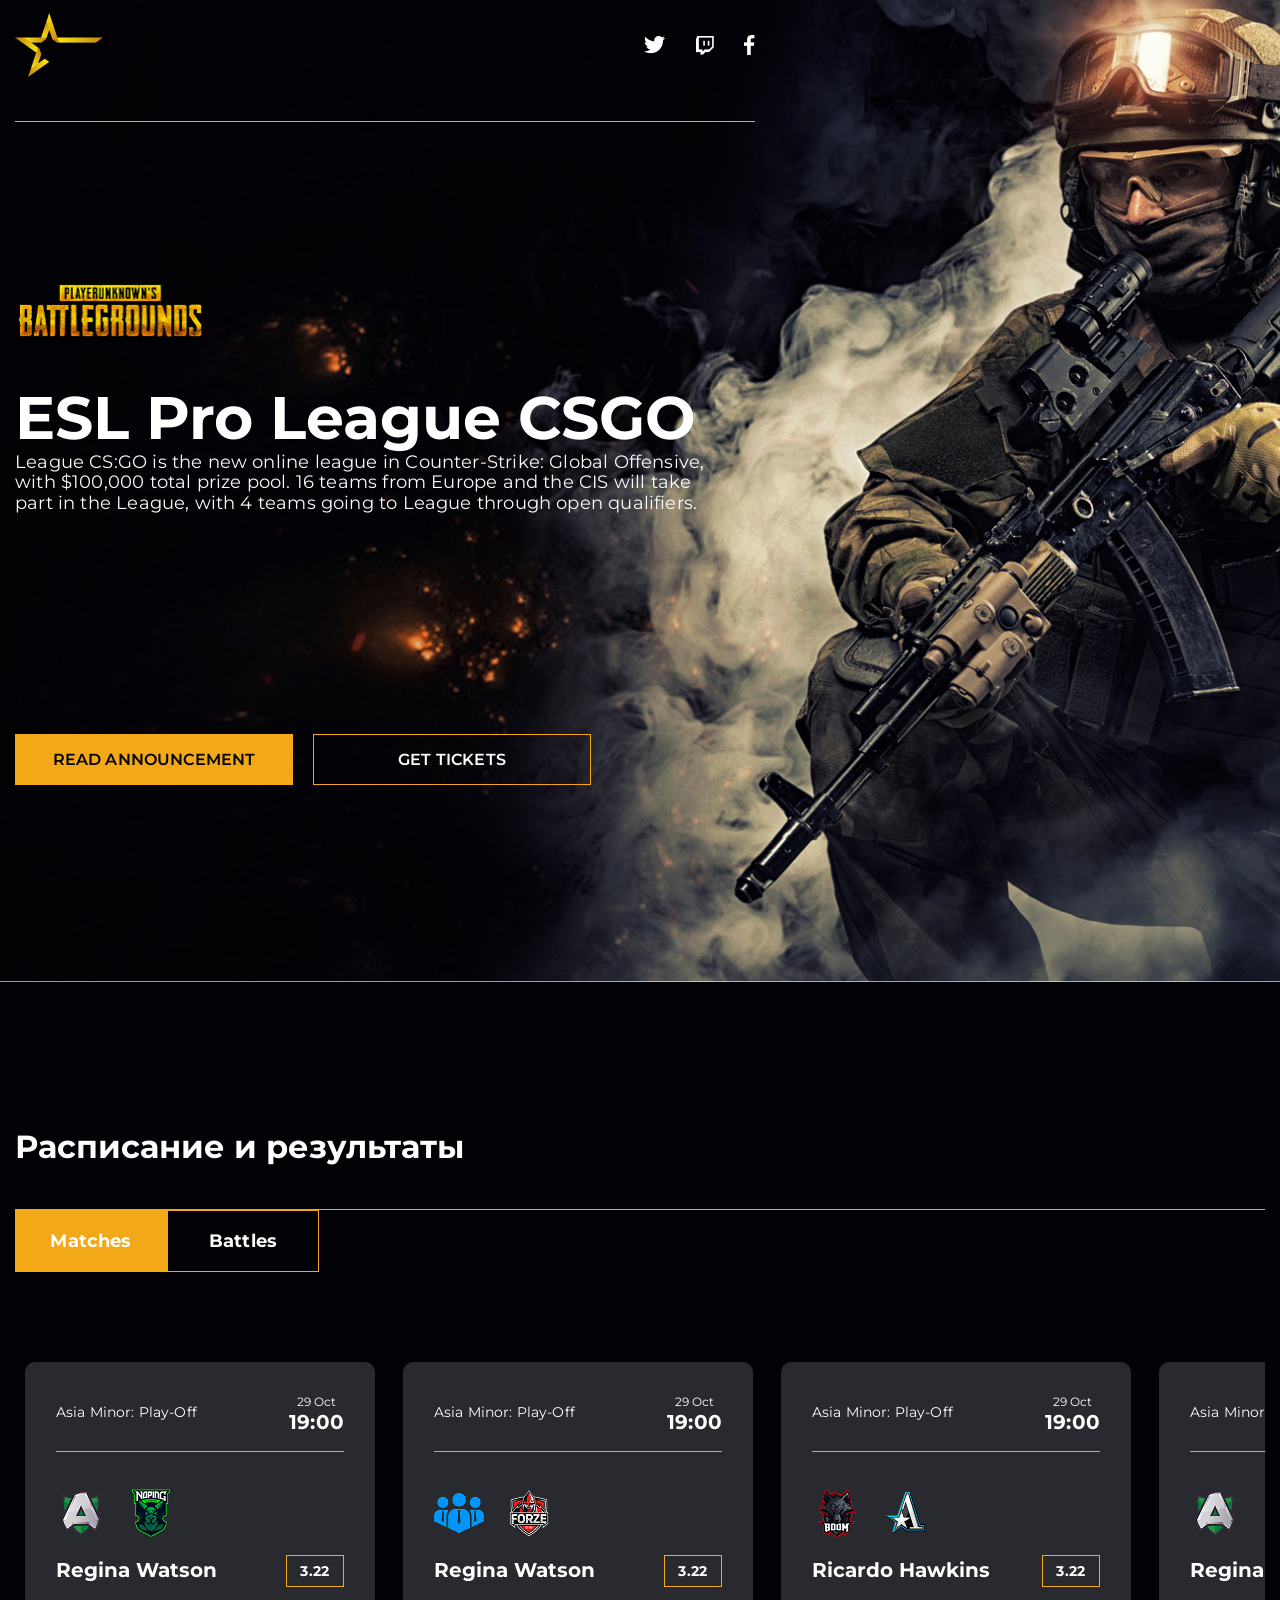
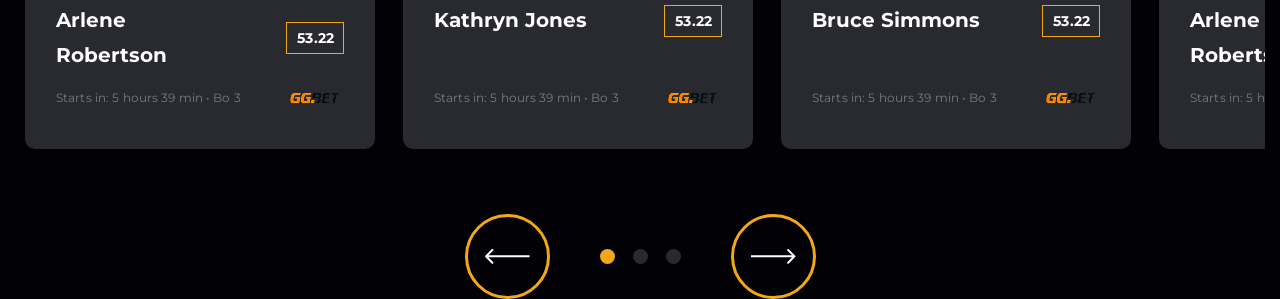
==== commit 12452065: "feat: unhide header" ====
--- a/index.html
+++ b/index.html
@@ -8,7 +8,7 @@
 		<title>ESL Pro League CSGO</title>
 	</head>
 	<body>
-		<section class="header hidden">
+		<section class="header">
 			<div class="container">
 				<div class="header__top">
 					<nav class="header__nav">
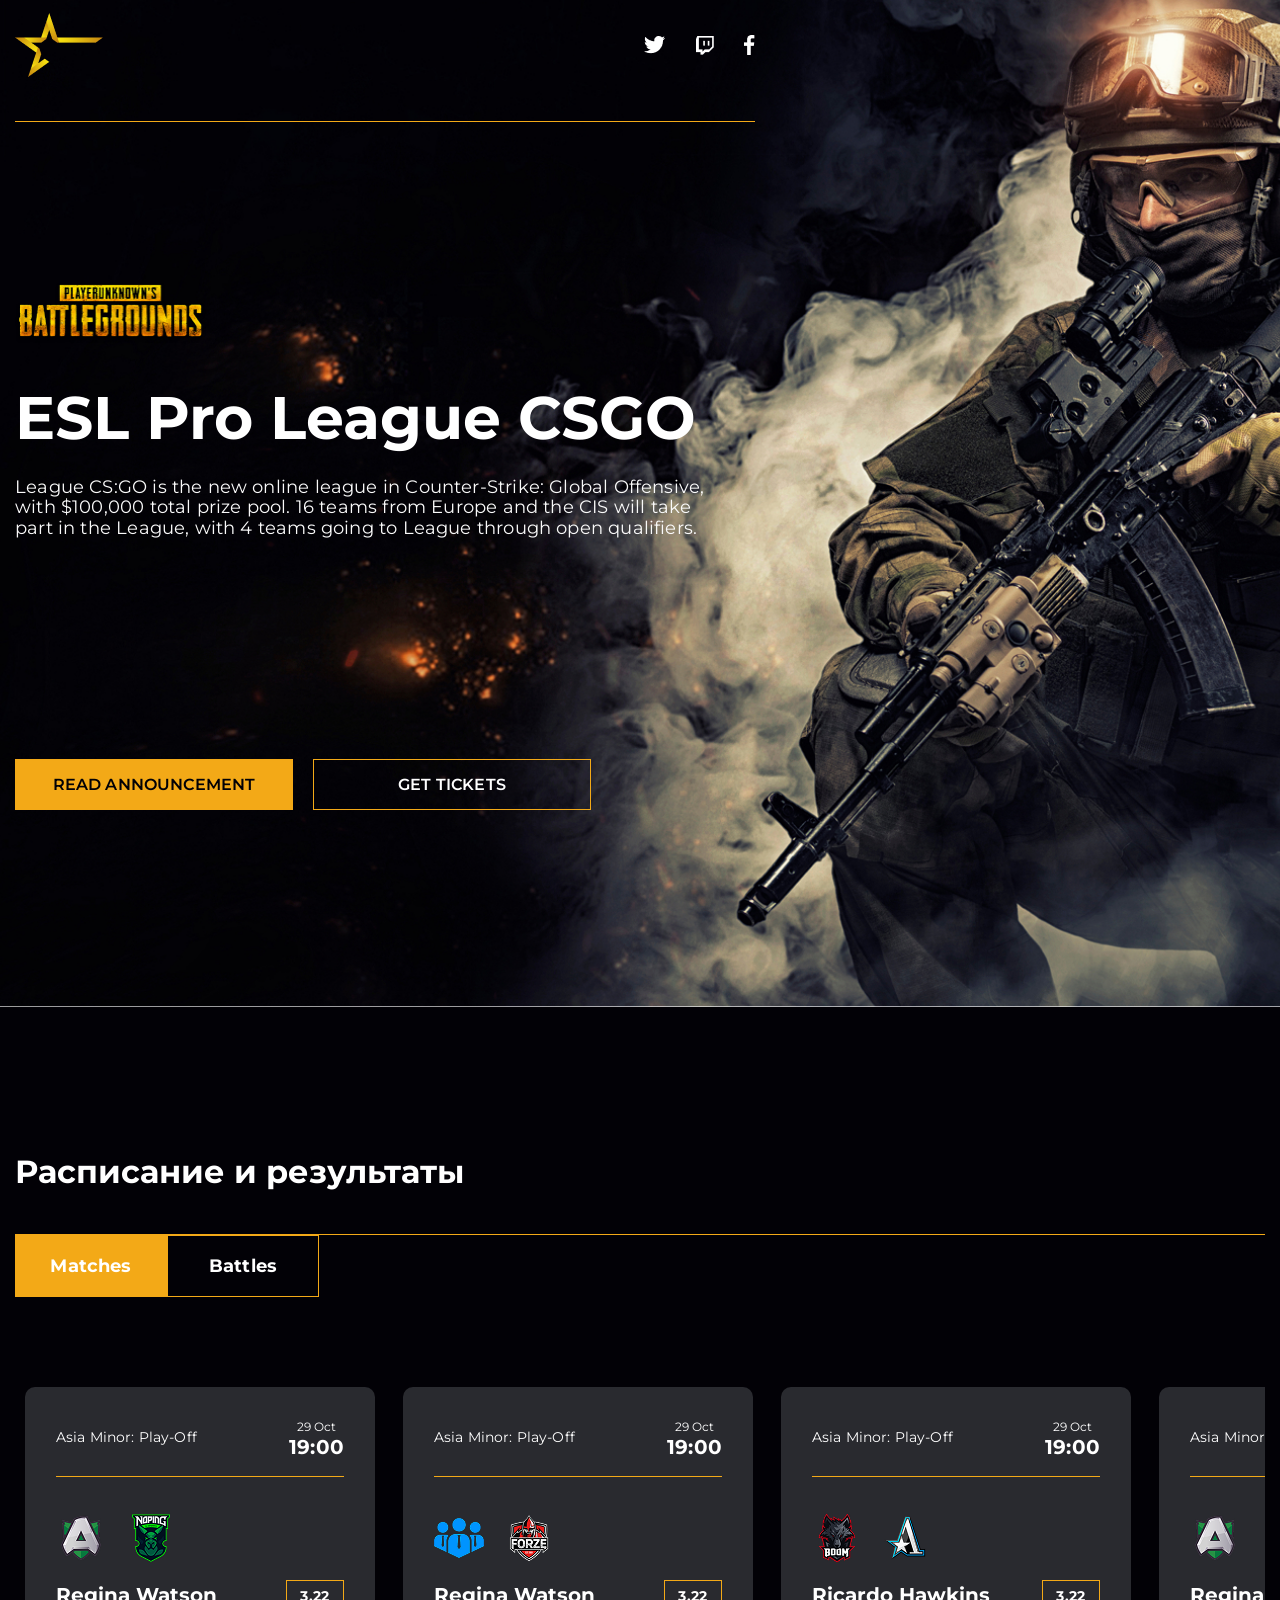
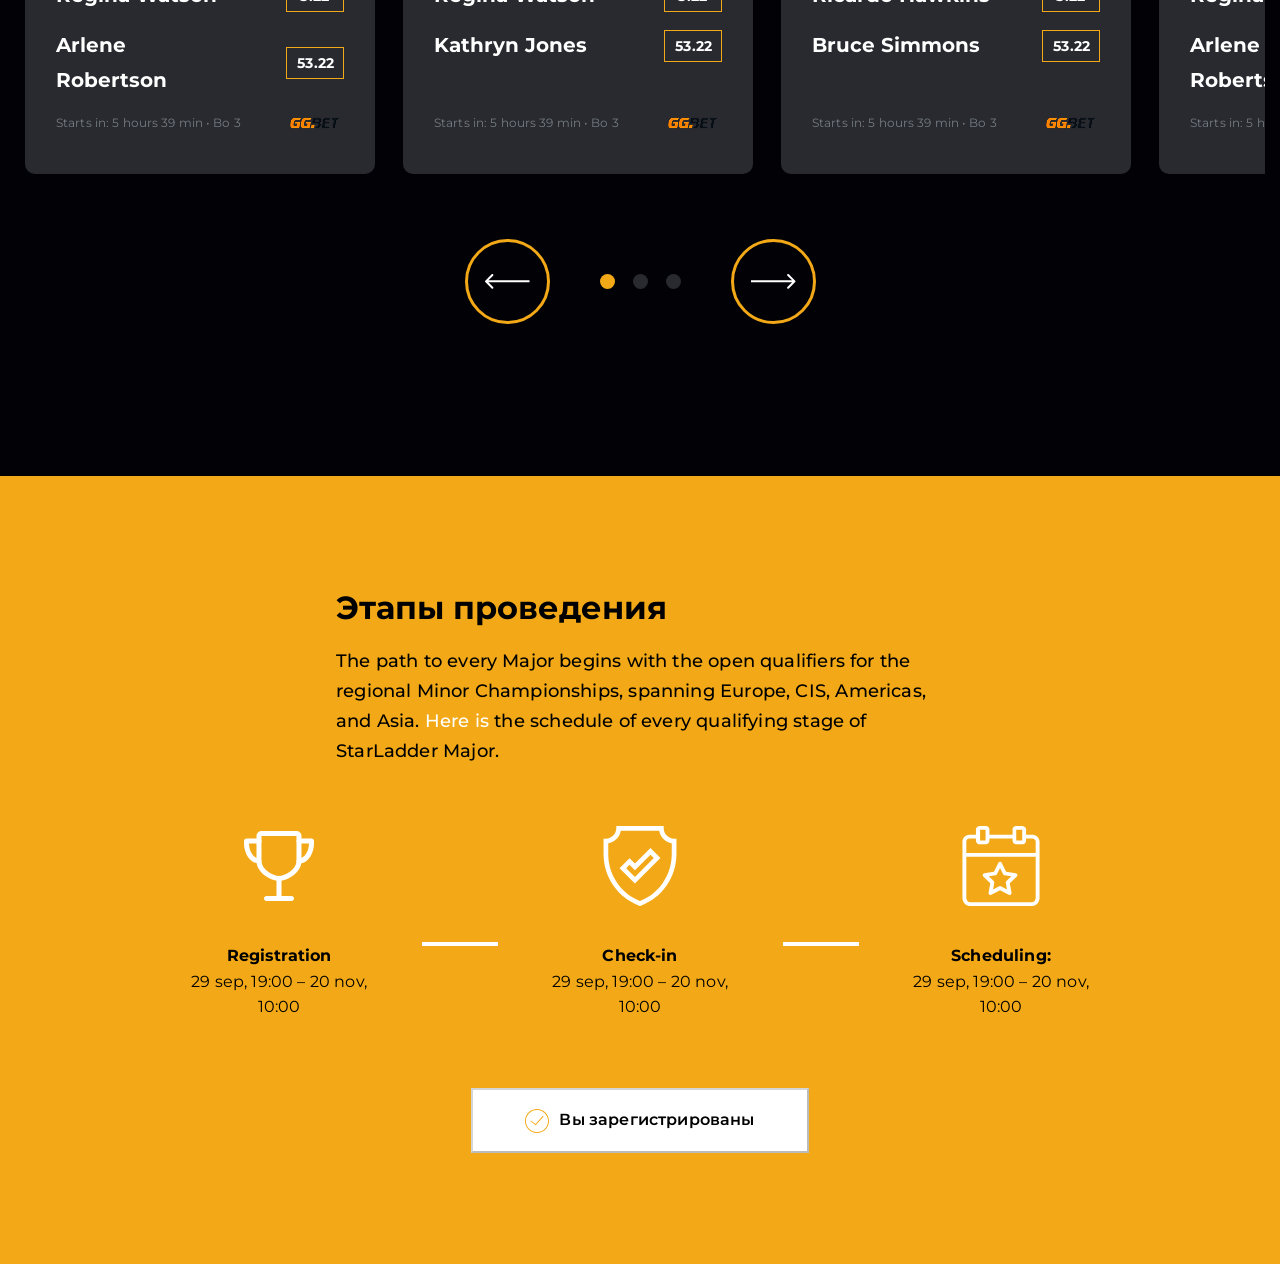
==== commit 396576cd: "feat: complete stages section" ====
--- a/index.html
+++ b/index.html
@@ -92,7 +92,7 @@
 					class="schedule__panel schedule__panel--matches schedule__panel--active"
 				>
 					<div class="schedule__slider">
-						<div class="schedule__slide schedule__slide--1">
+						<div class="schedule__slide">
 							<div
 								class="schedule__slide-content schedule__slide-content--live"
 							>
@@ -162,7 +162,7 @@
 							</div>
 						</div>
 
-						<div class="schedule__slide schedule__slide--2">
+						<div class="schedule__slide">
 							<div
 								class="schedule__slide-content schedule__slide-content--live"
 							>
@@ -234,7 +234,7 @@
 							</div>
 						</div>
 
-						<div class="schedule__slide schedule__slide--3">
+						<div class="schedule__slide">
 							<div
 								class="schedule__slide-content schedule__slide-content--live"
 							>
@@ -305,7 +305,7 @@
 							</div>
 						</div>
 
-						<div class="schedule__slide schedule__slide--4">
+						<div class="schedule__slide">
 							<div
 								class="schedule__slide-content schedule__slide-content--live"
 							>
@@ -379,7 +379,7 @@
 							</div>
 						</div>
 
-						<div class="schedule__slide schedule__slide--5">
+						<div class="schedule__slide">
 							<div
 								class="schedule__slide-content schedule__slide-content--live"
 							>
@@ -685,9 +685,9 @@
 					</button>
 
 					<div class="schedule__dots">
-						<div class="dot dot-active"></div>
-						<div class="dot"></div>
-						<div class="dot"></div>
+						<div class="dot dot-active" data-slide="0"></div>
+						<div class="dot" data-slide="1"></div>
+						<div class="dot" data-slide="2"></div>
 					</div>
 
 					<button class="schedule__slider-btn schedule__slider-btn--right">
@@ -696,6 +696,58 @@
 				</div>
 			</div>
 		</section>
+
+		<section class="stages">
+			<div class="container">
+				<div class="stages__wrapper">
+					<div class="stages__right">
+						<h2 class="stages__title">Этапы проведения</h2>
+						<p class="stages__text">
+							The path to every Major begins with the open qualifiers for the
+							regional Minor Championships, spanning Europe, CIS, Americas, and
+							Asia. <span class="stages__text-span">Here is</span> the schedule
+							of every qualifying stage of StarLadder Major.
+						</p>
+					</div>
+					<div class="stages__left">
+						<div class="stages__wrapper-info">
+							<div class="stages__info">
+								<img
+									src="img/stage/stage-trophy.svg"
+									alt="Trophy icon"
+									class="stages__info-img"
+								/>
+								<h3 class="stages__info-title">Registration</h3>
+								<p class="stages__info-text">29 sep, 19:00 – 20 nov, 10:00</p>
+							</div>
+							<hr class="stages__underline" />
+							<div class="stages__info">
+								<img
+									src="img/stage/stage-check-shield.svg"
+									alt="Check-in icon"
+									class="stages__info-img"
+								/>
+								<h3 class="stages__info-title">Check-in</h3>
+								<p class="stages__info-text">29 sep, 19:00 – 20 nov, 10:00</p>
+							</div>
+							<hr class="stages__underline" />
+							<div class="stages__info">
+								<img
+									src="img/stage/stage-calendar.svg"
+									alt="Calendar icon"
+									class="stages__info-img"
+								/>
+								<h3 class="stages__info-title">Scheduling:</h3>
+								<p class="stages__info-text">29 sep, 19:00 – 20 nov, 10:00</p>
+							</div>
+						</div>
+						<button type="button" class="stages__btn" disabled>
+							Вы зарегистрированы
+						</button>
+					</div>
+				</div>
+			</div>
+		</section>
 	</body>
 	<script type="module" src="js/main.js"></script>
 </html>
--- a/css/style.min.css
+++ b/css/style.min.css
@@ -1 +1 @@
-/*! modern-normalize v3.0.1 | MIT License | https://github.com/sindresorhus/modern-normalize */*,::before,::after{-webkit-box-sizing:border-box;box-sizing:border-box}html{font-family:system-ui,"Segoe UI",Roboto,Helvetica,Arial,sans-serif,"Apple Color Emoji","Segoe UI Emoji";line-height:1.15;-webkit-text-size-adjust:100%;-moz-tab-size:4;-o-tab-size:4;tab-size:4}body{margin:0}b,strong{font-weight:bolder}code,kbd,samp,pre{font-family:ui-monospace,SFMono-Regular,Consolas,"Liberation Mono",Menlo,monospace;font-size:1em}small{font-size:80%}sub,sup{font-size:75%;line-height:0;position:relative;vertical-align:baseline}sub{bottom:-0.25em}sup{top:-0.5em}table{border-color:currentcolor}button,input,optgroup,select,textarea{font-family:inherit;font-size:100%;line-height:1.15;margin:0}button,[type=button],[type=reset],[type=submit]{-webkit-appearance:button}legend{padding:0}progress{vertical-align:baseline}::-webkit-inner-spin-button,::-webkit-outer-spin-button{height:auto}[type=search]{-webkit-appearance:textfield;outline-offset:-2px}::-webkit-search-decoration{-webkit-appearance:none}::-webkit-file-upload-button{-webkit-appearance:button;font:inherit}summary{display:list-item}@font-face{font-family:"Montserrat";src:url("../fonts/Montserrat-Regular.ttf") format("truetype");font-weight:400;font-style:normal;font-display:block}@font-face{font-family:"Montserrat";src:url("../fonts/Montserrat-Medium.ttf") format("truetype");font-weight:500;font-style:normal;font-display:block}@font-face{font-family:"Montserrat";src:url("../fonts/Montserrat-SemiBold.ttf") format("truetype");font-weight:600;font-style:normal;font-display:block}@font-face{font-family:"Montserrat";src:url("../fonts/Montserrat-Bold.ttf") format("truetype");font-weight:700;font-style:normal;font-display:block}body{background-color:#020106;color:#fff;font-family:"Montserrat",sans-serif}.container{max-width:1550px;margin:0 auto;padding:0 15px}.header ul,.header li{padding:0;margin:0;list-style-type:none}a{color:#fff}.hidden{display:none}p,h1,h2,h3,hr{margin:0}.header{padding-top:13px;padding-bottom:197px;background-image:url("../img/main-bg.jpg");background-size:cover;background-position:center top;background-repeat:no-repeat}.header .header__nav{max-width:740px}.header .header__nav-list{display:-webkit-box;display:-ms-flexbox;display:flex;-webkit-box-align:center;-ms-flex-align:center;align-items:center;gap:30px}.header .header__nav-item--logo{margin-right:auto}.header .header__nav-link{display:inline-block;-webkit-transition:opacity .3s ease;transition:opacity .3s ease}.header .header__nav-link:hover{opacity:.4}.header__underline{margin:40px 0 0;width:100%;max-width:740px;height:1px;border:none;background-color:#f3a917}.header__bottom{margin-top:161px}.header__information{max-width:703px}.header__img{max-width:191px}.header__title{margin-top:35px;font-weight:700;font-size:60px}.header__text{font-weight:400;font-size:18px;letter-spacing:.01em;color:#fafafa}.header__buttons{margin-top:220px;display:-webkit-box;display:-ms-flexbox;display:flex;gap:20px}.header__btn{display:-webkit-box;display:-ms-flexbox;display:flex;-webkit-box-align:center;-ms-flex-align:center;align-items:center;-webkit-box-pack:center;-ms-flex-pack:center;justify-content:center;width:278px;padding:15px 27px;border:1px solid #f3a917;text-decoration:none;text-transform:uppercase;font-weight:600;font-size:16px;line-height:1.2;letter-spacing:.01em;color:#fff}.header__btn--active{background-color:#f3a917;color:#020106}@media screen and (max-width: 1200px){.header__text{font-weight:700;color:#fafafa}}@media screen and (max-width: 924px){.header__nav-link{-webkit-transition:none;transition:none}.header__nav-link:hover{opacity:1 !important}.header__bottom{margin-top:120px}.header__buttons{margin-top:160px}}@media screen and (max-width: 576px){.header__title{font-size:40px}.header__information{text-align:center;display:-webkit-box;display:-ms-flexbox;display:flex;-webkit-box-orient:vertical;-webkit-box-direction:normal;-ms-flex-direction:column;flex-direction:column;-webkit-box-align:center;-ms-flex-align:center;align-items:center;gap:25px}.header__img{max-width:100%;height:auto}.header__buttons{-webkit-box-orient:vertical;-webkit-box-direction:normal;-ms-flex-direction:column;flex-direction:column;-webkit-box-align:center;-ms-flex-align:center;align-items:center;gap:40px}}@media screen and (max-width: 425px){.header__title{font-size:34px}}@media screen and (max-width: 375px){.header{min-height:100vh;background-size:cover;background-position:center;background-repeat:no-repeat}.header__title{font-size:40px}.header__text{font-size:14px}.header__buttons{gap:20px}.header__btn{width:100%;max-width:260px;font-size:14px;padding:12px 20px}.container{padding:0 10px}}.schedule{margin-top:142px}.schedule__title{font-weight:700;font-size:32px;line-height:1.41;color:#fff}.schedule__underline{margin-top:40px;margin-bottom:0;height:1px;border:none;background-color:#f3a917}.schedule__tabs{display:-webkit-box;display:-ms-flexbox;display:flex;gap:0}.schedule__tab{margin:0;width:152px;padding:15px 30px;border:1px solid #f3a917;background-color:rgba(0,0,0,0);font-weight:700;font-size:18px;line-height:1.67;letter-spacing:.01em;color:#fff;cursor:pointer}.schedule__tab--active{background-color:#f3a917}.schedule__slider{display:-webkit-box;display:-ms-flexbox;display:flex;-webkit-box-pack:start;-ms-flex-pack:start;justify-content:flex-start;-webkit-box-align:stretch;-ms-flex-align:stretch;align-items:stretch;gap:35px;padding:10px;-webkit-transition:-webkit-transform .3s ease;transition:-webkit-transform .3s ease;transition:transform .3s ease;transition:transform .3s ease, -webkit-transform .3s ease}.schedule__slider-controls{margin-top:55px;display:-webkit-box;display:-ms-flexbox;display:flex;-webkit-box-pack:center;-ms-flex-pack:center;justify-content:center;-webkit-box-align:center;-ms-flex-align:center;align-items:center;gap:50px}.schedule__slider-btn{display:-webkit-box;display:-ms-flexbox;display:flex;-webkit-box-pack:center;-ms-flex-pack:center;justify-content:center;-webkit-box-align:center;-ms-flex-align:center;align-items:center;width:85px;height:85px;padding:0;border:none;background:rgba(0,0,0,0);cursor:pointer;border:3px solid #f3a917;border-radius:100%}.schedule__slider-btn:disabled{opacity:.5;cursor:default}.schedule__panel{display:none;overflow:hidden}.schedule__panel--active{display:block}.schedule__slide{display:-webkit-box;display:-ms-flexbox;display:flex;-webkit-box-flex:0;-ms-flex:0 0 auto;flex:0 0 auto;width:350px}.schedule__slide-content{display:-webkit-box;display:-ms-flexbox;display:flex;-webkit-box-orient:vertical;-webkit-box-direction:normal;-ms-flex-direction:column;flex-direction:column;-webkit-box-pack:justify;-ms-flex-pack:justify;justify-content:space-between;position:relative;overflow:hidden;-webkit-transition:border .3s ease,-webkit-box-shadow .3s ease;transition:border .3s ease,-webkit-box-shadow .3s ease;transition:box-shadow .3s ease,border .3s ease;transition:box-shadow .3s ease,border .3s ease,-webkit-box-shadow .3s ease;margin-top:80px;background-color:#292a2f;width:350px;min-height:341px;cursor:pointer;border-radius:10px;padding:30px 31px 41px}.schedule__slide-content::before{content:"";position:absolute;inset:0;background-color:rgba(0,0,0,0);-webkit-transition:background-color .3s ease;transition:background-color .3s ease}.schedule__slide-content:hover{border:none;-webkit-box-shadow:0 0 12px rgba(243,169,23,.5);box-shadow:0 0 12px rgba(243,169,23,.5)}.schedule__slide-content:hover::before{background-color:rgba(0,0,0,.35)}.schedule__slide-content--live:hover .schedule__watch-live{opacity:1;pointer-events:auto}.schedule__slide-information,.schedule__slide-footer{position:relative;z-index:1}.schedule__slide-header{display:-webkit-box;display:-ms-flexbox;display:flex;-webkit-box-pack:justify;-ms-flex-pack:justify;justify-content:space-between;-webkit-box-align:center;-ms-flex-align:center;align-items:center}.schedule__slide-tournament{font-weight:400;font-size:14px;line-height:1.43;letter-spacing:.01em;color:#fff}.schedule__slide-datetime{display:-webkit-box;display:-ms-flexbox;display:flex;-webkit-box-orient:vertical;-webkit-box-direction:normal;-ms-flex-direction:column;flex-direction:column;-webkit-box-align:center;-ms-flex-align:center;align-items:center}.schedule__slide-date{margin:0;font-weight:400;font-size:12px;line-height:1.67;letter-spacing:.01em;color:#fff}.schedule__slide-time{margin:0;font-weight:700;font-size:20px;line-height:1;letter-spacing:.01em;color:#fff}.schedule__slide-line{margin-top:19px;height:1px;border:none;background-color:#f3a917;position:relative;z-index:1}.schedule__slide-team{margin-top:30px}.schedule__slide-team-logos{margin-top:36px;display:-webkit-box;display:-ms-flexbox;display:flex;gap:20px}.schedule__slide-team-logo{width:50px;height:50px}.schedule__slide-team-info{display:-webkit-box;display:-ms-flexbox;display:flex;-webkit-box-orient:vertical;-webkit-box-direction:normal;-ms-flex-direction:column;flex-direction:column;gap:15px;margin-top:15px}.schedule__slide-team-row{display:-webkit-box;display:-ms-flexbox;display:flex;-webkit-box-pack:justify;-ms-flex-pack:justify;justify-content:space-between;-webkit-box-align:center;-ms-flex-align:center;align-items:center}.schedule__slide-team-name{font-weight:700;font-size:20px;line-height:1.75;color:#fff;max-width:184px;margin:0}.schedule__slide-team-odds{font-weight:700;font-size:14px;line-height:1.43;letter-spacing:.02em;color:#fff;border:1px solid #f3a917;padding:5px 10px;width:58px;text-align:center}.schedule__slide-battle-logo{margin-top:32px}.schedule__slide-battle-content{display:-webkit-box;display:-ms-flexbox;display:flex;-webkit-box-align:center;-ms-flex-align:center;align-items:center;-webkit-box-pack:justify;-ms-flex-pack:justify;justify-content:space-between;margin-top:36px}.schedule__slide-battle-content .schedule__slide-team-odds{padding:5px 10px;width:102px;height:30px;font-size:14px}.schedule__slide-battle-content .schedule__slide-footer{margin-top:10px}.schedule__slide-battle-content .schedule__slide-status{font-weight:400;font-size:12px;line-height:167%;letter-spacing:.01em;color:#c4c4c5}.schedule__slide-footer{display:-webkit-box;display:-ms-flexbox;display:flex;-webkit-box-pack:justify;-ms-flex-pack:justify;justify-content:space-between;-webkit-box-align:center;-ms-flex-align:center;align-items:center;margin-top:15px}.schedule__slide-status{font-weight:400;font-size:12px;line-height:1.67;letter-spacing:.01em;color:#757c84}.schedule__slide--battle .schedule__slide-content{height:341px}.schedule__slide--battle .schedule__slide-footer{margin-top:auto}.schedule__slide--battle .schedule__slide-team-odds{margin-bottom:10px}.schedule__slide--battle .schedule__slide-status{margin-top:10px}.schedule__watch-live{position:absolute;top:50%;left:50%;z-index:3;display:-webkit-inline-box;display:-ms-inline-flexbox;display:inline-flex;-webkit-box-align:center;-ms-flex-align:center;align-items:center;-webkit-box-pack:center;-ms-flex-pack:center;justify-content:center;width:166px;height:40px;padding:10px 20px;-webkit-box-sizing:border-box;box-sizing:border-box;-webkit-transform:translate(-50%, -50%);transform:translate(-50%, -50%);opacity:0;pointer-events:none;text-decoration:none;background-color:#f3a917}.schedule__watch-live-icon{width:14px;height:14px;display:block;-ms-flex-negative:0;flex-shrink:0;margin-right:10px}.schedule__watch-live-text{font-weight:400;font-size:14px;line-height:1.43;letter-spacing:.01em;color:#fff}.schedule__dots{display:-webkit-box;display:-ms-flexbox;display:flex;gap:18px;-webkit-box-align:center;-ms-flex-align:center;align-items:center}.schedule__dots .dot{background-color:#292a2f;width:15px;height:15px;padding:0;border:none;border-radius:100%;cursor:pointer}.schedule__dots .dot-active{background-color:#f3a917}@media screen and (max-width: 991px){.schedule__slider-controls{display:none}}
+/*! modern-normalize v3.0.1 | MIT License | https://github.com/sindresorhus/modern-normalize */*,::before,::after{-webkit-box-sizing:border-box;box-sizing:border-box}html{font-family:system-ui,"Segoe UI",Roboto,Helvetica,Arial,sans-serif,"Apple Color Emoji","Segoe UI Emoji";line-height:1.15;-webkit-text-size-adjust:100%;-moz-tab-size:4;-o-tab-size:4;tab-size:4}body{margin:0}b,strong{font-weight:bolder}code,kbd,samp,pre{font-family:ui-monospace,SFMono-Regular,Consolas,"Liberation Mono",Menlo,monospace;font-size:1em}small{font-size:80%}sub,sup{font-size:75%;line-height:0;position:relative;vertical-align:baseline}sub{bottom:-0.25em}sup{top:-0.5em}table{border-color:currentcolor}button,input,optgroup,select,textarea{font-family:inherit;font-size:100%;line-height:1.15;margin:0}button,[type=button],[type=reset],[type=submit]{-webkit-appearance:button}legend{padding:0}progress{vertical-align:baseline}::-webkit-inner-spin-button,::-webkit-outer-spin-button{height:auto}[type=search]{-webkit-appearance:textfield;outline-offset:-2px}::-webkit-search-decoration{-webkit-appearance:none}::-webkit-file-upload-button{-webkit-appearance:button;font:inherit}summary{display:list-item}@font-face{font-family:"Montserrat";src:url("../fonts/Montserrat-Regular.ttf") format("truetype");font-weight:400;font-style:normal;font-display:block}@font-face{font-family:"Montserrat";src:url("../fonts/Montserrat-Medium.ttf") format("truetype");font-weight:500;font-style:normal;font-display:block}@font-face{font-family:"Montserrat";src:url("../fonts/Montserrat-SemiBold.ttf") format("truetype");font-weight:600;font-style:normal;font-display:block}@font-face{font-family:"Montserrat";src:url("../fonts/Montserrat-Bold.ttf") format("truetype");font-weight:700;font-style:normal;font-display:block}html,body{background-color:#020106;color:#fff;font-family:"Montserrat",sans-serif}button,input,select,textarea{font-family:"Montserrat",sans-serif}.container{max-width:1550px;margin:0 auto;padding:0 15px}.header ul,.header li{padding:0;margin:0;list-style-type:none}a{color:#fff}.hidden{display:none}p,h1,h2,h3,hr{margin:0}.header{padding-top:13px;padding-bottom:197px;background-image:url("../img/main-bg.jpg");background-size:cover;background-position:center top;background-repeat:no-repeat}.header .header__nav{max-width:740px}.header .header__nav-list{display:-webkit-box;display:-ms-flexbox;display:flex;-webkit-box-align:center;-ms-flex-align:center;align-items:center;gap:30px}.header .header__nav-item--logo{margin-right:auto}.header .header__nav-link{display:inline-block;-webkit-transition:opacity .3s ease;transition:opacity .3s ease}.header .header__nav-link:hover{opacity:.4}.header__underline{margin:40px 0 0;width:100%;max-width:740px;height:1px;border:none;background-color:#f3a917}.header__bottom{margin-top:161px}.header__information{max-width:703px}.header__img{max-width:191px}.header__title{margin-top:35px;font-weight:700;font-size:60px}.header__text{margin-top:25px;font-weight:400;font-size:18px;letter-spacing:.01em;color:#fafafa}.header__buttons{margin-top:220px;display:-webkit-box;display:-ms-flexbox;display:flex;gap:20px}.header__btn{display:-webkit-box;display:-ms-flexbox;display:flex;-webkit-box-align:center;-ms-flex-align:center;align-items:center;-webkit-box-pack:center;-ms-flex-pack:center;justify-content:center;width:278px;padding:15px 27px;border:1px solid #f3a917;text-decoration:none;text-transform:uppercase;font-weight:600;font-size:16px;line-height:1.2;letter-spacing:.01em;color:#fff}.header__btn--active{background-color:#f3a917;color:#020106}@media screen and (max-width: 1200px){.header__text{font-weight:700;color:#fafafa}}@media screen and (max-width: 924px){.header__nav-link{-webkit-transition:none;transition:none}.header__nav-link:hover{opacity:1 !important}.header__bottom{margin-top:120px}.header__buttons{margin-top:160px}}@media screen and (max-width: 576px){.header__title{font-size:40px}.header__information{text-align:center;display:-webkit-box;display:-ms-flexbox;display:flex;-webkit-box-orient:vertical;-webkit-box-direction:normal;-ms-flex-direction:column;flex-direction:column;-webkit-box-align:center;-ms-flex-align:center;align-items:center;gap:25px}.header__img{max-width:100%;height:auto}.header__buttons{-webkit-box-orient:vertical;-webkit-box-direction:normal;-ms-flex-direction:column;flex-direction:column;-webkit-box-align:center;-ms-flex-align:center;align-items:center;gap:40px}}@media screen and (max-width: 425px){.header__title{font-size:34px}}@media screen and (max-width: 375px){.header{min-height:100vh;background-size:cover;background-position:center;background-repeat:no-repeat}.header__title{font-size:40px}.header__text{font-size:14px}.header__buttons{gap:20px}.header__btn{width:100%;max-width:260px;font-size:14px;padding:12px 20px}.container{padding:0 10px}}.schedule{margin-top:142px;padding-bottom:152px}.schedule__title{font-weight:700;font-size:32px;line-height:1.41;color:#fff}.schedule__underline{margin-top:40px;margin-bottom:0;height:1px;border:none;background-color:#f3a917}.schedule__tabs{display:-webkit-box;display:-ms-flexbox;display:flex;gap:0}.schedule__tab{margin:0;width:152px;padding:15px 30px;border:1px solid #f3a917;background-color:rgba(0,0,0,0);font-weight:700;font-size:18px;line-height:1.67;letter-spacing:.01em;color:#fff;cursor:pointer}.schedule__tab--active{background-color:#f3a917}.schedule__slider{display:-webkit-box;display:-ms-flexbox;display:flex;-webkit-box-pack:start;-ms-flex-pack:start;justify-content:flex-start;-webkit-box-align:stretch;-ms-flex-align:stretch;align-items:stretch;gap:35px;padding:10px;-webkit-transition:-webkit-transform .3s ease;transition:-webkit-transform .3s ease;transition:transform .3s ease;transition:transform .3s ease, -webkit-transform .3s ease}.schedule__slider-controls{margin-top:55px;display:-webkit-box;display:-ms-flexbox;display:flex;-webkit-box-pack:center;-ms-flex-pack:center;justify-content:center;-webkit-box-align:center;-ms-flex-align:center;align-items:center;gap:50px}.schedule__slider-btn{display:-webkit-box;display:-ms-flexbox;display:flex;-webkit-box-pack:center;-ms-flex-pack:center;justify-content:center;-webkit-box-align:center;-ms-flex-align:center;align-items:center;width:85px;height:85px;padding:0;border:none;background:rgba(0,0,0,0);cursor:pointer;border:3px solid #f3a917;border-radius:100%}.schedule__slider-btn:disabled{opacity:.5;cursor:default}.schedule__panel{display:none;overflow:hidden;-ms-touch-action:pan-y;touch-action:pan-y}.schedule__panel--active{display:block}.schedule__slide{display:-webkit-box;display:-ms-flexbox;display:flex;-webkit-box-flex:0;-ms-flex:0 0 auto;flex:0 0 auto;width:350px}.schedule__slide-content{display:-webkit-box;display:-ms-flexbox;display:flex;-webkit-box-orient:vertical;-webkit-box-direction:normal;-ms-flex-direction:column;flex-direction:column;-webkit-box-pack:justify;-ms-flex-pack:justify;justify-content:space-between;position:relative;overflow:hidden;-webkit-transition:border .3s ease,-webkit-box-shadow .3s ease;transition:border .3s ease,-webkit-box-shadow .3s ease;transition:box-shadow .3s ease,border .3s ease;transition:box-shadow .3s ease,border .3s ease,-webkit-box-shadow .3s ease;margin-top:80px;background-color:#292a2f;width:350px;min-height:341px;cursor:pointer;border-radius:10px;padding:30px 31px 41px}.schedule__slide-content::before{content:"";position:absolute;inset:0;background-color:rgba(0,0,0,0);-webkit-transition:background-color .3s ease;transition:background-color .3s ease}.schedule__slide-content:hover{border:none;-webkit-box-shadow:0 0 12px rgba(243,170,23,.796),0 0 24px rgba(243,170,23,.796);box-shadow:0 0 12px rgba(243,170,23,.796),0 0 24px rgba(243,170,23,.796)}.schedule__slide-content:hover::before{background-color:rgba(0,0,0,.35)}.schedule__slide-content--live:hover .schedule__watch-live{opacity:1;pointer-events:auto}.schedule__slide-information,.schedule__slide-footer{position:relative;z-index:1}.schedule__slide-header{display:-webkit-box;display:-ms-flexbox;display:flex;-webkit-box-pack:justify;-ms-flex-pack:justify;justify-content:space-between;-webkit-box-align:center;-ms-flex-align:center;align-items:center}.schedule__slide-tournament{font-weight:400;font-size:14px;line-height:1.43;letter-spacing:.01em;color:#fff}.schedule__slide-datetime{display:-webkit-box;display:-ms-flexbox;display:flex;-webkit-box-orient:vertical;-webkit-box-direction:normal;-ms-flex-direction:column;flex-direction:column;-webkit-box-align:center;-ms-flex-align:center;align-items:center}.schedule__slide-date{margin:0;font-weight:400;font-size:12px;line-height:1.67;letter-spacing:.01em;color:#fff}.schedule__slide-time{margin:0;font-weight:700;font-size:20px;line-height:1;letter-spacing:.01em;color:#fff}.schedule__slide-line{margin-top:19px;height:1px;border:none;background-color:#f3a917;position:relative;z-index:1}.schedule__slide-team{margin-top:30px}.schedule__slide-team-logos{margin-top:36px;display:-webkit-box;display:-ms-flexbox;display:flex;gap:20px}.schedule__slide-team-logo{width:50px;height:50px}.schedule__slide-team-info{display:-webkit-box;display:-ms-flexbox;display:flex;-webkit-box-orient:vertical;-webkit-box-direction:normal;-ms-flex-direction:column;flex-direction:column;gap:15px;margin-top:15px}.schedule__slide-team-row{display:-webkit-box;display:-ms-flexbox;display:flex;-webkit-box-pack:justify;-ms-flex-pack:justify;justify-content:space-between;-webkit-box-align:center;-ms-flex-align:center;align-items:center}.schedule__slide-team-name{font-weight:700;font-size:20px;line-height:1.75;color:#fff;max-width:184px;margin:0}.schedule__slide-team-odds{font-weight:700;font-size:14px;line-height:1.43;letter-spacing:.02em;color:#fff;border:1px solid #f3a917;padding:5px 10px;width:58px;text-align:center}.schedule__slide-battle-logo{margin-top:32px}.schedule__slide-battle-content{display:-webkit-box;display:-ms-flexbox;display:flex;-webkit-box-align:center;-ms-flex-align:center;align-items:center;-webkit-box-pack:justify;-ms-flex-pack:justify;justify-content:space-between;margin-top:36px}.schedule__slide-battle-content .schedule__slide-team-odds{padding:5px 10px;width:102px;height:30px;font-size:14px}.schedule__slide-battle-content .schedule__slide-footer{margin-top:10px}.schedule__slide-battle-content .schedule__slide-status{font-weight:400;font-size:12px;line-height:167%;letter-spacing:.01em;color:#c4c4c5}.schedule__slide-footer{display:-webkit-box;display:-ms-flexbox;display:flex;-webkit-box-pack:justify;-ms-flex-pack:justify;justify-content:space-between;-webkit-box-align:center;-ms-flex-align:center;align-items:center;margin-top:15px}.schedule__slide-status{font-weight:400;font-size:12px;line-height:1.67;letter-spacing:.01em;color:#757c84}.schedule__slide--battle .schedule__slide-content{height:341px}.schedule__slide--battle .schedule__slide-footer{margin-top:auto}.schedule__slide--battle .schedule__slide-team-odds{margin-bottom:10px}.schedule__slide--battle .schedule__slide-status{margin-top:10px}.schedule__watch-live{position:absolute;top:50%;left:50%;z-index:3;display:-webkit-inline-box;display:-ms-inline-flexbox;display:inline-flex;-webkit-box-align:center;-ms-flex-align:center;align-items:center;-webkit-box-pack:center;-ms-flex-pack:center;justify-content:center;width:166px;height:40px;padding:10px 20px;-webkit-box-sizing:border-box;box-sizing:border-box;-webkit-transform:translate(-50%, -50%);transform:translate(-50%, -50%);opacity:0;pointer-events:none;text-decoration:none;background-color:#f3a917}.schedule__watch-live-icon{width:14px;height:14px;display:block;-ms-flex-negative:0;flex-shrink:0;margin-right:10px}.schedule__watch-live-text{font-weight:400;font-size:14px;line-height:1.43;letter-spacing:.01em;color:#fff}.schedule__dots{display:-webkit-box;display:-ms-flexbox;display:flex;gap:18px;-webkit-box-align:center;-ms-flex-align:center;align-items:center}.schedule__dots .dot{background-color:#292a2f;width:15px;height:15px;padding:0;border:none;border-radius:100%;cursor:pointer}.schedule__dots .dot-active{background-color:#f3a917}@media screen and (max-width: 991px){.schedule__slider{-webkit-transition:none;transition:none}.schedule__slider-controls{display:none}}.stages{padding-top:115px;padding-bottom:111px;background-color:#f3a917}.stages__wrapper{display:-webkit-box;display:-ms-flexbox;display:flex;-webkit-box-align:center;-ms-flex-align:center;align-items:center;gap:60px}.stages__wrapper-info{display:-webkit-box;display:-ms-flexbox;display:flex;text-align:center;gap:62px}.stages__btn{margin-top:68px;display:-webkit-inline-box;display:-ms-inline-flexbox;display:inline-flex;-webkit-box-align:center;-ms-flex-align:center;align-items:center;gap:10px;text-align:center;padding:18px 52px;background-color:#fff;font-weight:600;font-size:16px;line-height:1.56;letter-spacing:.01em;text-align:center;color:#000}.stages__btn::before{content:"";width:24px;height:24px;background:url("../img/stage/check-circle.svg") center/contain no-repeat}.stages__left{display:-webkit-box;display:-ms-flexbox;display:flex;-webkit-box-orient:vertical;-webkit-box-direction:normal;-ms-flex-direction:column;flex-direction:column;-webkit-box-align:center;-ms-flex-align:center;align-items:center}.stages__title{font-weight:700;font-size:32px;line-height:1.09;color:#000}.stages__text{margin-top:20px;font-weight:500;font-size:18px;line-height:1.67;letter-spacing:.01em;color:#000;width:608px}.stages__text-span{color:#fff}.stages__underline{width:76px;height:4px;border:none;background-color:#fff;-ms-flex-item-align:center;align-self:center;margin-top:42px}.stages__info-title{margin-top:33px;font-weight:700;font-size:16px;line-height:1.56;letter-spacing:.01em;text-align:center;color:#000}.stages__info-text{margin-top:2px;font-weight:400;font-size:16px;line-height:1.56;letter-spacing:.01em;text-align:center;color:#000;width:221px;text-align:center}@media screen and (max-width: 2400px){.stages__wrapper{-webkit-box-orient:vertical;-webkit-box-direction:normal;-ms-flex-direction:column;flex-direction:column;-webkit-box-align:center;-ms-flex-align:center;align-items:center}.stages__wrapper-info{gap:40px 32px}.stages__text{max-width:608px;margin:0 auto;margin-top:20px}}@media screen and (max-width: 1200px){.stages__wrapper-info{display:-webkit-box;display:-ms-flexbox;display:flex;-webkit-box-orient:vertical;-webkit-box-direction:normal;-ms-flex-direction:column;flex-direction:column}.stages__left{-webkit-box-align:center;-ms-flex-align:center;align-items:center}}@media screen and (max-width: 920px){.stages__text{width:auto}.stages__underline{width:100%}}@media screen and (max-width: 425px){.stages__btn{padding:18px 20px}}@media screen and (max-width: 375px){.stages__btn{padding:18px 15px}}
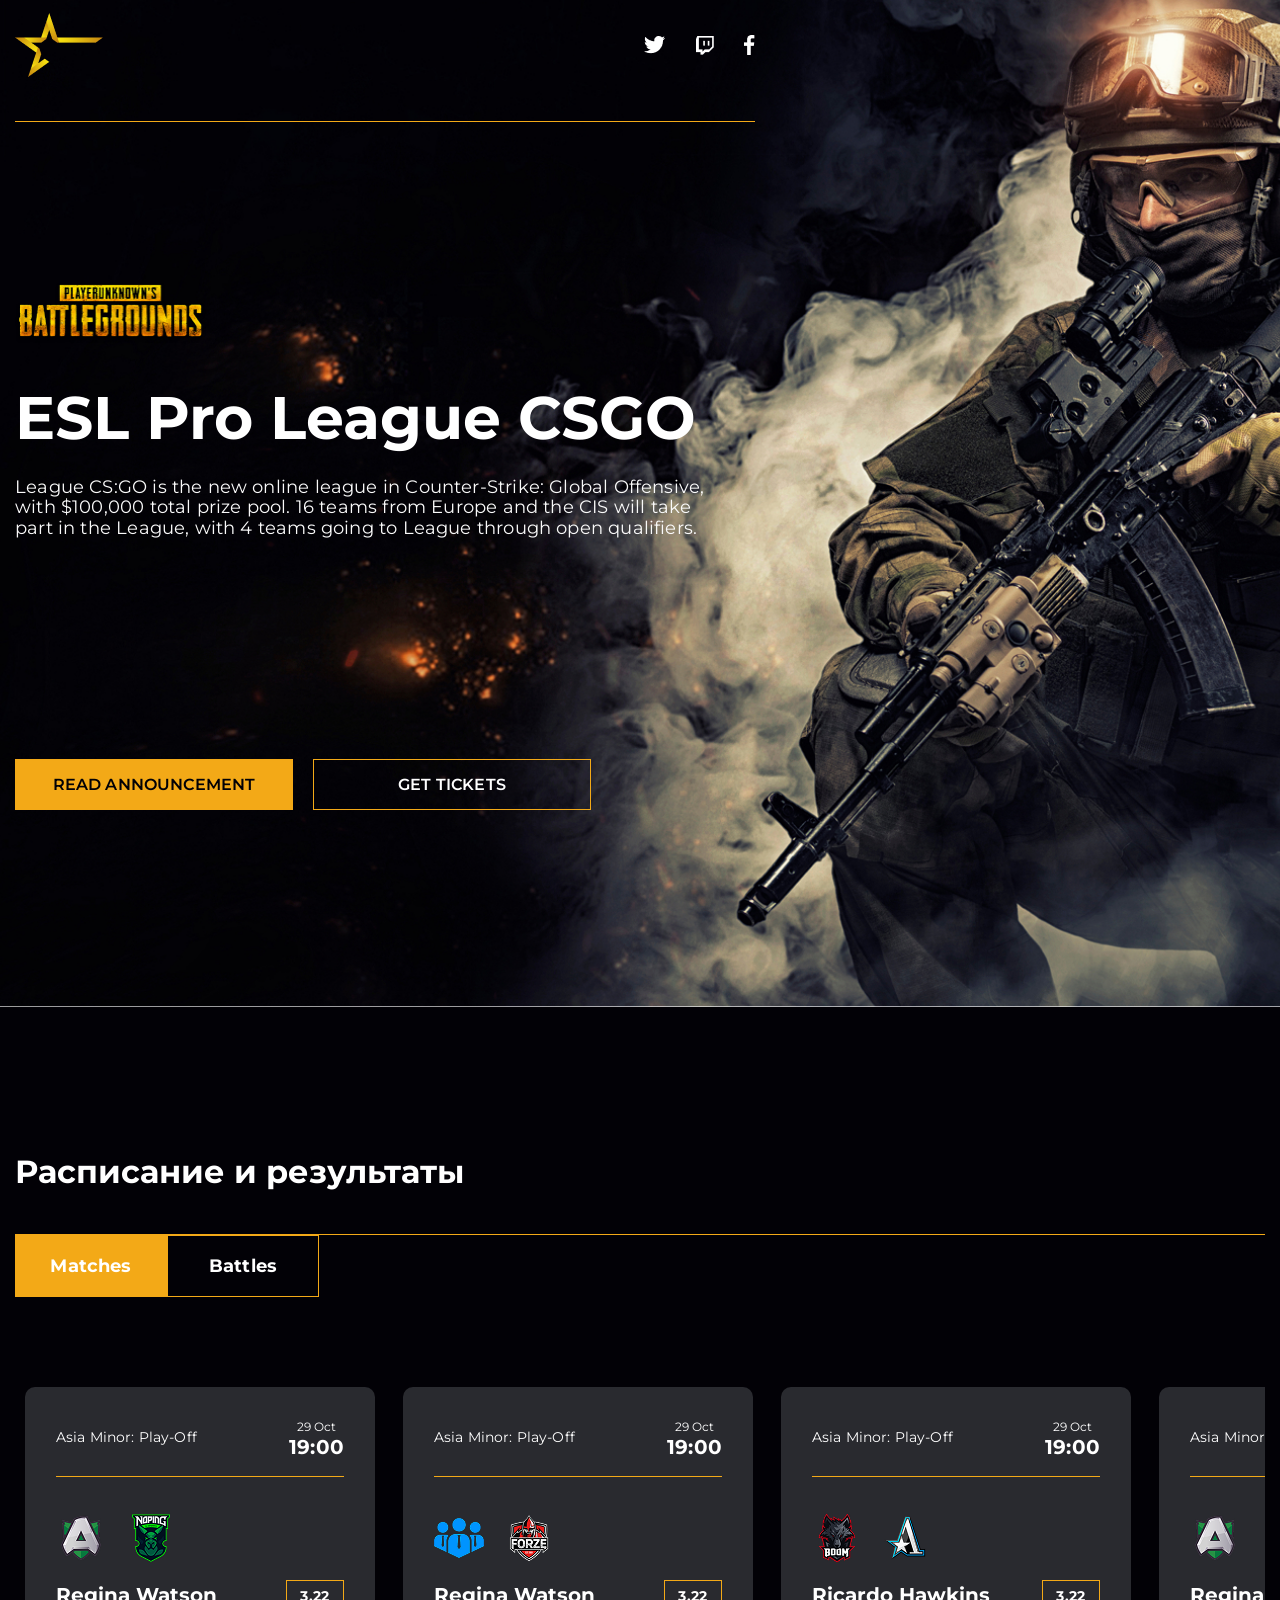
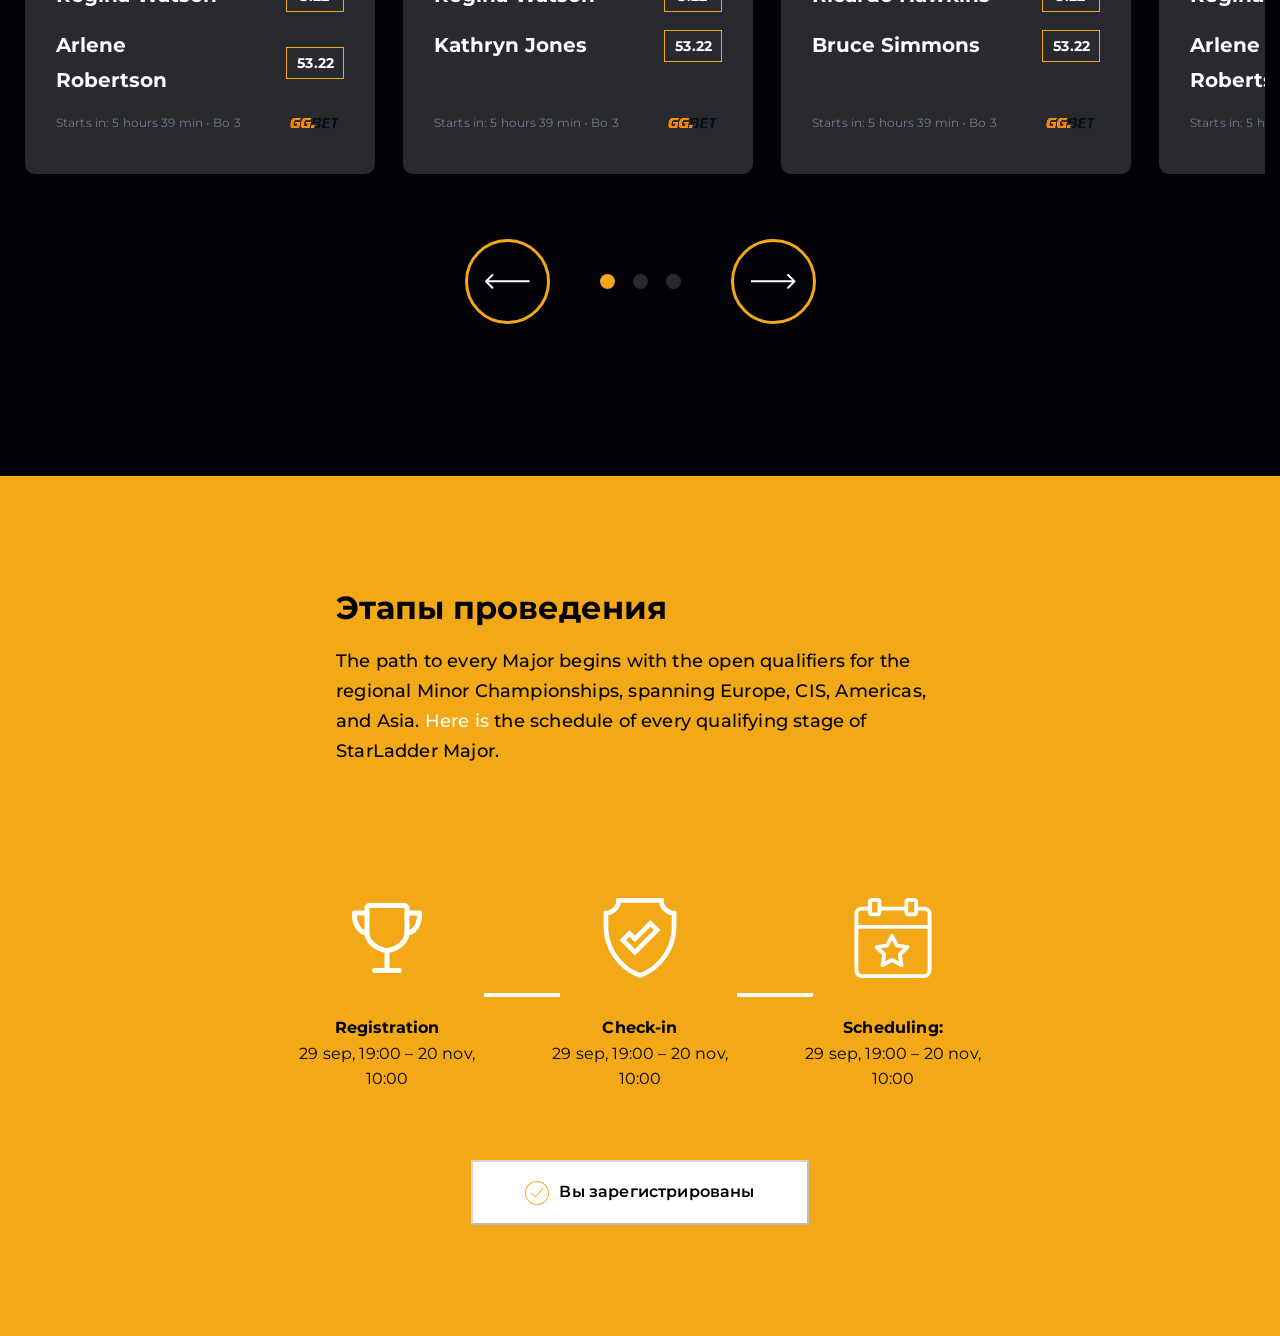
==== commit 216ab9b4: "fix: fixed stages section" ====
--- a/index.html
+++ b/index.html
@@ -720,7 +720,7 @@
 								<h3 class="stages__info-title">Registration</h3>
 								<p class="stages__info-text">29 sep, 19:00 – 20 nov, 10:00</p>
 							</div>
-							<hr class="stages__underline" />
+
 							<div class="stages__info">
 								<img
 									src="img/stage/stage-check-shield.svg"
@@ -730,7 +730,7 @@
 								<h3 class="stages__info-title">Check-in</h3>
 								<p class="stages__info-text">29 sep, 19:00 – 20 nov, 10:00</p>
 							</div>
-							<hr class="stages__underline" />
+
 							<div class="stages__info">
 								<img
 									src="img/stage/stage-calendar.svg"
@@ -748,6 +748,7 @@
 				</div>
 			</div>
 		</section>
+		<footer></footer>
 	</body>
 	<script type="module" src="js/main.js"></script>
 </html>
--- a/css/style.min.css
+++ b/css/style.min.css
@@ -1 +1 @@
-/*! modern-normalize v3.0.1 | MIT License | https://github.com/sindresorhus/modern-normalize */*,::before,::after{-webkit-box-sizing:border-box;box-sizing:border-box}html{font-family:system-ui,"Segoe UI",Roboto,Helvetica,Arial,sans-serif,"Apple Color Emoji","Segoe UI Emoji";line-height:1.15;-webkit-text-size-adjust:100%;-moz-tab-size:4;-o-tab-size:4;tab-size:4}body{margin:0}b,strong{font-weight:bolder}code,kbd,samp,pre{font-family:ui-monospace,SFMono-Regular,Consolas,"Liberation Mono",Menlo,monospace;font-size:1em}small{font-size:80%}sub,sup{font-size:75%;line-height:0;position:relative;vertical-align:baseline}sub{bottom:-0.25em}sup{top:-0.5em}table{border-color:currentcolor}button,input,optgroup,select,textarea{font-family:inherit;font-size:100%;line-height:1.15;margin:0}button,[type=button],[type=reset],[type=submit]{-webkit-appearance:button}legend{padding:0}progress{vertical-align:baseline}::-webkit-inner-spin-button,::-webkit-outer-spin-button{height:auto}[type=search]{-webkit-appearance:textfield;outline-offset:-2px}::-webkit-search-decoration{-webkit-appearance:none}::-webkit-file-upload-button{-webkit-appearance:button;font:inherit}summary{display:list-item}@font-face{font-family:"Montserrat";src:url("../fonts/Montserrat-Regular.ttf") format("truetype");font-weight:400;font-style:normal;font-display:block}@font-face{font-family:"Montserrat";src:url("../fonts/Montserrat-Medium.ttf") format("truetype");font-weight:500;font-style:normal;font-display:block}@font-face{font-family:"Montserrat";src:url("../fonts/Montserrat-SemiBold.ttf") format("truetype");font-weight:600;font-style:normal;font-display:block}@font-face{font-family:"Montserrat";src:url("../fonts/Montserrat-Bold.ttf") format("truetype");font-weight:700;font-style:normal;font-display:block}html,body{background-color:#020106;color:#fff;font-family:"Montserrat",sans-serif}button,input,select,textarea{font-family:"Montserrat",sans-serif}.container{max-width:1550px;margin:0 auto;padding:0 15px}.header ul,.header li{padding:0;margin:0;list-style-type:none}a{color:#fff}.hidden{display:none}p,h1,h2,h3,hr{margin:0}.header{padding-top:13px;padding-bottom:197px;background-image:url("../img/main-bg.jpg");background-size:cover;background-position:center top;background-repeat:no-repeat}.header .header__nav{max-width:740px}.header .header__nav-list{display:-webkit-box;display:-ms-flexbox;display:flex;-webkit-box-align:center;-ms-flex-align:center;align-items:center;gap:30px}.header .header__nav-item--logo{margin-right:auto}.header .header__nav-link{display:inline-block;-webkit-transition:opacity .3s ease;transition:opacity .3s ease}.header .header__nav-link:hover{opacity:.4}.header__underline{margin:40px 0 0;width:100%;max-width:740px;height:1px;border:none;background-color:#f3a917}.header__bottom{margin-top:161px}.header__information{max-width:703px}.header__img{max-width:191px}.header__title{margin-top:35px;font-weight:700;font-size:60px}.header__text{margin-top:25px;font-weight:400;font-size:18px;letter-spacing:.01em;color:#fafafa}.header__buttons{margin-top:220px;display:-webkit-box;display:-ms-flexbox;display:flex;gap:20px}.header__btn{display:-webkit-box;display:-ms-flexbox;display:flex;-webkit-box-align:center;-ms-flex-align:center;align-items:center;-webkit-box-pack:center;-ms-flex-pack:center;justify-content:center;width:278px;padding:15px 27px;border:1px solid #f3a917;text-decoration:none;text-transform:uppercase;font-weight:600;font-size:16px;line-height:1.2;letter-spacing:.01em;color:#fff}.header__btn--active{background-color:#f3a917;color:#020106}@media screen and (max-width: 1200px){.header__text{font-weight:700;color:#fafafa}}@media screen and (max-width: 924px){.header__nav-link{-webkit-transition:none;transition:none}.header__nav-link:hover{opacity:1 !important}.header__bottom{margin-top:120px}.header__buttons{margin-top:160px}}@media screen and (max-width: 576px){.header__title{font-size:40px}.header__information{text-align:center;display:-webkit-box;display:-ms-flexbox;display:flex;-webkit-box-orient:vertical;-webkit-box-direction:normal;-ms-flex-direction:column;flex-direction:column;-webkit-box-align:center;-ms-flex-align:center;align-items:center;gap:25px}.header__img{max-width:100%;height:auto}.header__buttons{-webkit-box-orient:vertical;-webkit-box-direction:normal;-ms-flex-direction:column;flex-direction:column;-webkit-box-align:center;-ms-flex-align:center;align-items:center;gap:40px}}@media screen and (max-width: 425px){.header__title{font-size:34px}}@media screen and (max-width: 375px){.header{min-height:100vh;background-size:cover;background-position:center;background-repeat:no-repeat}.header__title{font-size:40px}.header__text{font-size:14px}.header__buttons{gap:20px}.header__btn{width:100%;max-width:260px;font-size:14px;padding:12px 20px}.container{padding:0 10px}}.schedule{margin-top:142px;padding-bottom:152px}.schedule__title{font-weight:700;font-size:32px;line-height:1.41;color:#fff}.schedule__underline{margin-top:40px;margin-bottom:0;height:1px;border:none;background-color:#f3a917}.schedule__tabs{display:-webkit-box;display:-ms-flexbox;display:flex;gap:0}.schedule__tab{margin:0;width:152px;padding:15px 30px;border:1px solid #f3a917;background-color:rgba(0,0,0,0);font-weight:700;font-size:18px;line-height:1.67;letter-spacing:.01em;color:#fff;cursor:pointer}.schedule__tab--active{background-color:#f3a917}.schedule__slider{display:-webkit-box;display:-ms-flexbox;display:flex;-webkit-box-pack:start;-ms-flex-pack:start;justify-content:flex-start;-webkit-box-align:stretch;-ms-flex-align:stretch;align-items:stretch;gap:35px;padding:10px;-webkit-transition:-webkit-transform .3s ease;transition:-webkit-transform .3s ease;transition:transform .3s ease;transition:transform .3s ease, -webkit-transform .3s ease}.schedule__slider-controls{margin-top:55px;display:-webkit-box;display:-ms-flexbox;display:flex;-webkit-box-pack:center;-ms-flex-pack:center;justify-content:center;-webkit-box-align:center;-ms-flex-align:center;align-items:center;gap:50px}.schedule__slider-btn{display:-webkit-box;display:-ms-flexbox;display:flex;-webkit-box-pack:center;-ms-flex-pack:center;justify-content:center;-webkit-box-align:center;-ms-flex-align:center;align-items:center;width:85px;height:85px;padding:0;border:none;background:rgba(0,0,0,0);cursor:pointer;border:3px solid #f3a917;border-radius:100%}.schedule__slider-btn:disabled{opacity:.5;cursor:default}.schedule__panel{display:none;overflow:hidden;-ms-touch-action:pan-y;touch-action:pan-y}.schedule__panel--active{display:block}.schedule__slide{display:-webkit-box;display:-ms-flexbox;display:flex;-webkit-box-flex:0;-ms-flex:0 0 auto;flex:0 0 auto;width:350px}.schedule__slide-content{display:-webkit-box;display:-ms-flexbox;display:flex;-webkit-box-orient:vertical;-webkit-box-direction:normal;-ms-flex-direction:column;flex-direction:column;-webkit-box-pack:justify;-ms-flex-pack:justify;justify-content:space-between;position:relative;overflow:hidden;-webkit-transition:border .3s ease,-webkit-box-shadow .3s ease;transition:border .3s ease,-webkit-box-shadow .3s ease;transition:box-shadow .3s ease,border .3s ease;transition:box-shadow .3s ease,border .3s ease,-webkit-box-shadow .3s ease;margin-top:80px;background-color:#292a2f;width:350px;min-height:341px;cursor:pointer;border-radius:10px;padding:30px 31px 41px}.schedule__slide-content::before{content:"";position:absolute;inset:0;background-color:rgba(0,0,0,0);-webkit-transition:background-color .3s ease;transition:background-color .3s ease}.schedule__slide-content:hover{border:none;-webkit-box-shadow:0 0 12px rgba(243,170,23,.796),0 0 24px rgba(243,170,23,.796);box-shadow:0 0 12px rgba(243,170,23,.796),0 0 24px rgba(243,170,23,.796)}.schedule__slide-content:hover::before{background-color:rgba(0,0,0,.35)}.schedule__slide-content--live:hover .schedule__watch-live{opacity:1;pointer-events:auto}.schedule__slide-information,.schedule__slide-footer{position:relative;z-index:1}.schedule__slide-header{display:-webkit-box;display:-ms-flexbox;display:flex;-webkit-box-pack:justify;-ms-flex-pack:justify;justify-content:space-between;-webkit-box-align:center;-ms-flex-align:center;align-items:center}.schedule__slide-tournament{font-weight:400;font-size:14px;line-height:1.43;letter-spacing:.01em;color:#fff}.schedule__slide-datetime{display:-webkit-box;display:-ms-flexbox;display:flex;-webkit-box-orient:vertical;-webkit-box-direction:normal;-ms-flex-direction:column;flex-direction:column;-webkit-box-align:center;-ms-flex-align:center;align-items:center}.schedule__slide-date{margin:0;font-weight:400;font-size:12px;line-height:1.67;letter-spacing:.01em;color:#fff}.schedule__slide-time{margin:0;font-weight:700;font-size:20px;line-height:1;letter-spacing:.01em;color:#fff}.schedule__slide-line{margin-top:19px;height:1px;border:none;background-color:#f3a917;position:relative;z-index:1}.schedule__slide-team{margin-top:30px}.schedule__slide-team-logos{margin-top:36px;display:-webkit-box;display:-ms-flexbox;display:flex;gap:20px}.schedule__slide-team-logo{width:50px;height:50px}.schedule__slide-team-info{display:-webkit-box;display:-ms-flexbox;display:flex;-webkit-box-orient:vertical;-webkit-box-direction:normal;-ms-flex-direction:column;flex-direction:column;gap:15px;margin-top:15px}.schedule__slide-team-row{display:-webkit-box;display:-ms-flexbox;display:flex;-webkit-box-pack:justify;-ms-flex-pack:justify;justify-content:space-between;-webkit-box-align:center;-ms-flex-align:center;align-items:center}.schedule__slide-team-name{font-weight:700;font-size:20px;line-height:1.75;color:#fff;max-width:184px;margin:0}.schedule__slide-team-odds{font-weight:700;font-size:14px;line-height:1.43;letter-spacing:.02em;color:#fff;border:1px solid #f3a917;padding:5px 10px;width:58px;text-align:center}.schedule__slide-battle-logo{margin-top:32px}.schedule__slide-battle-content{display:-webkit-box;display:-ms-flexbox;display:flex;-webkit-box-align:center;-ms-flex-align:center;align-items:center;-webkit-box-pack:justify;-ms-flex-pack:justify;justify-content:space-between;margin-top:36px}.schedule__slide-battle-content .schedule__slide-team-odds{padding:5px 10px;width:102px;height:30px;font-size:14px}.schedule__slide-battle-content .schedule__slide-footer{margin-top:10px}.schedule__slide-battle-content .schedule__slide-status{font-weight:400;font-size:12px;line-height:167%;letter-spacing:.01em;color:#c4c4c5}.schedule__slide-footer{display:-webkit-box;display:-ms-flexbox;display:flex;-webkit-box-pack:justify;-ms-flex-pack:justify;justify-content:space-between;-webkit-box-align:center;-ms-flex-align:center;align-items:center;margin-top:15px}.schedule__slide-status{font-weight:400;font-size:12px;line-height:1.67;letter-spacing:.01em;color:#757c84}.schedule__slide--battle .schedule__slide-content{height:341px}.schedule__slide--battle .schedule__slide-footer{margin-top:auto}.schedule__slide--battle .schedule__slide-team-odds{margin-bottom:10px}.schedule__slide--battle .schedule__slide-status{margin-top:10px}.schedule__watch-live{position:absolute;top:50%;left:50%;z-index:3;display:-webkit-inline-box;display:-ms-inline-flexbox;display:inline-flex;-webkit-box-align:center;-ms-flex-align:center;align-items:center;-webkit-box-pack:center;-ms-flex-pack:center;justify-content:center;width:166px;height:40px;padding:10px 20px;-webkit-box-sizing:border-box;box-sizing:border-box;-webkit-transform:translate(-50%, -50%);transform:translate(-50%, -50%);opacity:0;pointer-events:none;text-decoration:none;background-color:#f3a917}.schedule__watch-live-icon{width:14px;height:14px;display:block;-ms-flex-negative:0;flex-shrink:0;margin-right:10px}.schedule__watch-live-text{font-weight:400;font-size:14px;line-height:1.43;letter-spacing:.01em;color:#fff}.schedule__dots{display:-webkit-box;display:-ms-flexbox;display:flex;gap:18px;-webkit-box-align:center;-ms-flex-align:center;align-items:center}.schedule__dots .dot{background-color:#292a2f;width:15px;height:15px;padding:0;border:none;border-radius:100%;cursor:pointer}.schedule__dots .dot-active{background-color:#f3a917}@media screen and (max-width: 991px){.schedule__slider{-webkit-transition:none;transition:none}.schedule__slider-controls{display:none}}.stages{padding-top:115px;padding-bottom:111px;background-color:#f3a917}.stages__wrapper{display:-webkit-box;display:-ms-flexbox;display:flex;-webkit-box-align:center;-ms-flex-align:center;align-items:center;gap:60px}.stages__wrapper-info{display:-webkit-box;display:-ms-flexbox;display:flex;text-align:center;gap:62px}.stages__btn{margin-top:68px;display:-webkit-inline-box;display:-ms-inline-flexbox;display:inline-flex;-webkit-box-align:center;-ms-flex-align:center;align-items:center;gap:10px;text-align:center;padding:18px 52px;background-color:#fff;font-weight:600;font-size:16px;line-height:1.56;letter-spacing:.01em;text-align:center;color:#000}.stages__btn::before{content:"";width:24px;height:24px;background:url("../img/stage/check-circle.svg") center/contain no-repeat}.stages__left{display:-webkit-box;display:-ms-flexbox;display:flex;-webkit-box-orient:vertical;-webkit-box-direction:normal;-ms-flex-direction:column;flex-direction:column;-webkit-box-align:center;-ms-flex-align:center;align-items:center}.stages__title{font-weight:700;font-size:32px;line-height:1.09;color:#000}.stages__text{margin-top:20px;font-weight:500;font-size:18px;line-height:1.67;letter-spacing:.01em;color:#000;width:608px}.stages__text-span{color:#fff}.stages__underline{width:76px;height:4px;border:none;background-color:#fff;-ms-flex-item-align:center;align-self:center;margin-top:42px}.stages__info-title{margin-top:33px;font-weight:700;font-size:16px;line-height:1.56;letter-spacing:.01em;text-align:center;color:#000}.stages__info-text{margin-top:2px;font-weight:400;font-size:16px;line-height:1.56;letter-spacing:.01em;text-align:center;color:#000;width:221px;text-align:center}@media screen and (max-width: 2400px){.stages__wrapper{-webkit-box-orient:vertical;-webkit-box-direction:normal;-ms-flex-direction:column;flex-direction:column;-webkit-box-align:center;-ms-flex-align:center;align-items:center}.stages__wrapper-info{gap:40px 32px}.stages__text{max-width:608px;margin:0 auto;margin-top:20px}}@media screen and (max-width: 1200px){.stages__wrapper-info{display:-webkit-box;display:-ms-flexbox;display:flex;-webkit-box-orient:vertical;-webkit-box-direction:normal;-ms-flex-direction:column;flex-direction:column}.stages__left{-webkit-box-align:center;-ms-flex-align:center;align-items:center}}@media screen and (max-width: 920px){.stages__text{width:auto}.stages__underline{width:100%}}@media screen and (max-width: 425px){.stages__btn{padding:18px 20px}}@media screen and (max-width: 375px){.stages__btn{padding:18px 15px}}+/*! modern-normalize v3.0.1 | MIT License | https://github.com/sindresorhus/modern-normalize */*,::before,::after{-webkit-box-sizing:border-box;box-sizing:border-box}html{font-family:system-ui,"Segoe UI",Roboto,Helvetica,Arial,sans-serif,"Apple Color Emoji","Segoe UI Emoji";line-height:1.15;-webkit-text-size-adjust:100%;-moz-tab-size:4;-o-tab-size:4;tab-size:4}body{margin:0}b,strong{font-weight:bolder}code,kbd,samp,pre{font-family:ui-monospace,SFMono-Regular,Consolas,"Liberation Mono",Menlo,monospace;font-size:1em}small{font-size:80%}sub,sup{font-size:75%;line-height:0;position:relative;vertical-align:baseline}sub{bottom:-0.25em}sup{top:-0.5em}table{border-color:currentcolor}button,input,optgroup,select,textarea{font-family:inherit;font-size:100%;line-height:1.15;margin:0}button,[type=button],[type=reset],[type=submit]{-webkit-appearance:button}legend{padding:0}progress{vertical-align:baseline}::-webkit-inner-spin-button,::-webkit-outer-spin-button{height:auto}[type=search]{-webkit-appearance:textfield;outline-offset:-2px}::-webkit-search-decoration{-webkit-appearance:none}::-webkit-file-upload-button{-webkit-appearance:button;font:inherit}summary{display:list-item}@font-face{font-family:"Montserrat";src:url("../fonts/Montserrat-Regular.ttf") format("truetype");font-weight:400;font-style:normal;font-display:block}@font-face{font-family:"Montserrat";src:url("../fonts/Montserrat-Medium.ttf") format("truetype");font-weight:500;font-style:normal;font-display:block}@font-face{font-family:"Montserrat";src:url("../fonts/Montserrat-SemiBold.ttf") format("truetype");font-weight:600;font-style:normal;font-display:block}@font-face{font-family:"Montserrat";src:url("../fonts/Montserrat-Bold.ttf") format("truetype");font-weight:700;font-style:normal;font-display:block}html,body{background-color:#020106;color:#fff;font-family:"Montserrat",sans-serif}button,input,select,textarea{font-family:"Montserrat",sans-serif}.container{max-width:1550px;margin:0 auto;padding:0 15px}.header ul,.header li{padding:0;margin:0;list-style-type:none}a{color:#fff}.hidden{display:none}p,h1,h2,h3,hr{margin:0}.header{padding-top:13px;padding-bottom:197px;background-image:url("../img/main-bg.jpg");background-size:cover;background-position:center top;background-repeat:no-repeat}.header .header__nav{max-width:740px}.header .header__nav-list{display:-webkit-box;display:-ms-flexbox;display:flex;-webkit-box-align:center;-ms-flex-align:center;align-items:center;gap:30px}.header .header__nav-item--logo{margin-right:auto}.header .header__nav-link{display:inline-block;-webkit-transition:opacity .3s ease;transition:opacity .3s ease}.header .header__nav-link:hover{opacity:.4}.header__underline{margin:40px 0 0;width:100%;max-width:740px;height:1px;border:none;background-color:#f3a917}.header__bottom{margin-top:161px}.header__information{max-width:703px}.header__img{max-width:191px}.header__title{margin-top:35px;font-weight:700;font-size:60px}.header__text{margin-top:25px;font-weight:400;font-size:18px;letter-spacing:.01em;color:#fafafa}.header__buttons{margin-top:220px;display:-webkit-box;display:-ms-flexbox;display:flex;gap:20px}.header__btn{display:-webkit-box;display:-ms-flexbox;display:flex;-webkit-box-align:center;-ms-flex-align:center;align-items:center;-webkit-box-pack:center;-ms-flex-pack:center;justify-content:center;width:278px;padding:15px 27px;border:1px solid #f3a917;text-decoration:none;text-transform:uppercase;font-weight:600;font-size:16px;line-height:1.2;letter-spacing:.01em;color:#fff}.header__btn--active{background-color:#f3a917;color:#020106}@media screen and (max-width: 1200px){.header__text{font-weight:700;color:#fafafa}}@media screen and (max-width: 924px){.header__nav-link{-webkit-transition:none;transition:none}.header__nav-link:hover{opacity:1 !important}.header__bottom{margin-top:120px}.header__buttons{margin-top:160px}}@media screen and (max-width: 576px){.header__title{font-size:40px}.header__information{text-align:center;display:-webkit-box;display:-ms-flexbox;display:flex;-webkit-box-orient:vertical;-webkit-box-direction:normal;-ms-flex-direction:column;flex-direction:column;-webkit-box-align:center;-ms-flex-align:center;align-items:center;gap:25px}.header__img{max-width:100%;height:auto}.header__buttons{-webkit-box-orient:vertical;-webkit-box-direction:normal;-ms-flex-direction:column;flex-direction:column;-webkit-box-align:center;-ms-flex-align:center;align-items:center;gap:40px}}@media screen and (max-width: 425px){.header__title{font-size:34px}}@media screen and (max-width: 375px){.header{min-height:100vh;background-size:cover;background-position:center;background-repeat:no-repeat}.header__title{font-size:40px}.header__text{font-size:14px}.header__buttons{gap:20px}.header__btn{width:100%;max-width:260px;font-size:14px;padding:12px 20px}.container{padding:0 10px}}.schedule{margin-top:142px;padding-bottom:152px}.schedule__title{font-weight:700;font-size:32px;line-height:1.41;color:#fff}.schedule__underline{margin-top:40px;margin-bottom:0;height:1px;border:none;background-color:#f3a917}.schedule__tabs{display:-webkit-box;display:-ms-flexbox;display:flex;gap:0}.schedule__tab{margin:0;width:152px;padding:15px 30px;border:1px solid #f3a917;background-color:rgba(0,0,0,0);font-weight:700;font-size:18px;line-height:1.67;letter-spacing:.01em;color:#fff;cursor:pointer}.schedule__tab--active{background-color:#f3a917}.schedule__slider{display:-webkit-box;display:-ms-flexbox;display:flex;-webkit-box-pack:start;-ms-flex-pack:start;justify-content:flex-start;-webkit-box-align:stretch;-ms-flex-align:stretch;align-items:stretch;gap:35px;padding:10px;-webkit-transition:-webkit-transform .3s ease;transition:-webkit-transform .3s ease;transition:transform .3s ease;transition:transform .3s ease, -webkit-transform .3s ease}.schedule__slider-controls{margin-top:55px;display:-webkit-box;display:-ms-flexbox;display:flex;-webkit-box-pack:center;-ms-flex-pack:center;justify-content:center;-webkit-box-align:center;-ms-flex-align:center;align-items:center;gap:50px}.schedule__slider-btn{display:-webkit-box;display:-ms-flexbox;display:flex;-webkit-box-pack:center;-ms-flex-pack:center;justify-content:center;-webkit-box-align:center;-ms-flex-align:center;align-items:center;width:85px;height:85px;padding:0;border:none;background:rgba(0,0,0,0);cursor:pointer;border:3px solid #f3a917;border-radius:100%}.schedule__slider-btn:disabled{opacity:.5;cursor:default}.schedule__panel{display:none;overflow:hidden;-ms-touch-action:pan-y;touch-action:pan-y}.schedule__panel--active{display:block}.schedule__slide{display:-webkit-box;display:-ms-flexbox;display:flex;-webkit-box-flex:0;-ms-flex:0 0 auto;flex:0 0 auto;width:350px}.schedule__slide-content{display:-webkit-box;display:-ms-flexbox;display:flex;-webkit-box-orient:vertical;-webkit-box-direction:normal;-ms-flex-direction:column;flex-direction:column;-webkit-box-pack:justify;-ms-flex-pack:justify;justify-content:space-between;position:relative;overflow:hidden;-webkit-transition:border .3s ease,-webkit-box-shadow .3s ease;transition:border .3s ease,-webkit-box-shadow .3s ease;transition:box-shadow .3s ease,border .3s ease;transition:box-shadow .3s ease,border .3s ease,-webkit-box-shadow .3s ease;margin-top:80px;background-color:#292a2f;width:350px;min-height:341px;cursor:pointer;border-radius:10px;padding:30px 31px 41px}.schedule__slide-content::before{content:"";position:absolute;inset:0;background-color:rgba(0,0,0,0);-webkit-transition:background-color .3s ease;transition:background-color .3s ease}.schedule__slide-content:hover{border:none;-webkit-box-shadow:0 0 12px rgba(243,170,23,.796),0 0 24px rgba(243,170,23,.796);box-shadow:0 0 12px rgba(243,170,23,.796),0 0 24px rgba(243,170,23,.796)}.schedule__slide-content:hover::before{background-color:rgba(0,0,0,.35)}.schedule__slide-content--live:hover .schedule__watch-live{opacity:1;pointer-events:auto}.schedule__slide-information,.schedule__slide-footer{position:relative;z-index:1}.schedule__slide-header{display:-webkit-box;display:-ms-flexbox;display:flex;-webkit-box-pack:justify;-ms-flex-pack:justify;justify-content:space-between;-webkit-box-align:center;-ms-flex-align:center;align-items:center}.schedule__slide-tournament{font-weight:400;font-size:14px;line-height:1.43;letter-spacing:.01em;color:#fff}.schedule__slide-datetime{display:-webkit-box;display:-ms-flexbox;display:flex;-webkit-box-orient:vertical;-webkit-box-direction:normal;-ms-flex-direction:column;flex-direction:column;-webkit-box-align:center;-ms-flex-align:center;align-items:center}.schedule__slide-date{margin:0;font-weight:400;font-size:12px;line-height:1.67;letter-spacing:.01em;color:#fff}.schedule__slide-time{margin:0;font-weight:700;font-size:20px;line-height:1;letter-spacing:.01em;color:#fff}.schedule__slide-line{margin-top:19px;height:1px;border:none;background-color:#f3a917;position:relative;z-index:1}.schedule__slide-team{margin-top:30px}.schedule__slide-team-logos{margin-top:36px;display:-webkit-box;display:-ms-flexbox;display:flex;gap:20px}.schedule__slide-team-logo{width:50px;height:50px}.schedule__slide-team-info{display:-webkit-box;display:-ms-flexbox;display:flex;-webkit-box-orient:vertical;-webkit-box-direction:normal;-ms-flex-direction:column;flex-direction:column;gap:15px;margin-top:15px}.schedule__slide-team-row{display:-webkit-box;display:-ms-flexbox;display:flex;-webkit-box-pack:justify;-ms-flex-pack:justify;justify-content:space-between;-webkit-box-align:center;-ms-flex-align:center;align-items:center}.schedule__slide-team-name{font-weight:700;font-size:20px;line-height:1.75;color:#fff;max-width:184px;margin:0}.schedule__slide-team-odds{font-weight:700;font-size:14px;line-height:1.43;letter-spacing:.02em;color:#fff;border:1px solid #f3a917;padding:5px 10px;width:58px;text-align:center}.schedule__slide-battle-logo{margin-top:32px}.schedule__slide-battle-content{display:-webkit-box;display:-ms-flexbox;display:flex;-webkit-box-align:center;-ms-flex-align:center;align-items:center;-webkit-box-pack:justify;-ms-flex-pack:justify;justify-content:space-between;margin-top:36px}.schedule__slide-battle-content .schedule__slide-team-odds{padding:5px 10px;width:102px;height:30px;font-size:14px}.schedule__slide-battle-content .schedule__slide-footer{margin-top:10px}.schedule__slide-battle-content .schedule__slide-status{font-weight:400;font-size:12px;line-height:167%;letter-spacing:.01em;color:#c4c4c5}.schedule__slide-footer{display:-webkit-box;display:-ms-flexbox;display:flex;-webkit-box-pack:justify;-ms-flex-pack:justify;justify-content:space-between;-webkit-box-align:center;-ms-flex-align:center;align-items:center;margin-top:15px}.schedule__slide-status{font-weight:400;font-size:12px;line-height:1.67;letter-spacing:.01em;color:#757c84}.schedule__slide--battle .schedule__slide-content{height:341px}.schedule__slide--battle .schedule__slide-footer{margin-top:auto}.schedule__slide--battle .schedule__slide-team-odds{margin-bottom:10px}.schedule__slide--battle .schedule__slide-status{margin-top:10px}.schedule__watch-live{position:absolute;top:50%;left:50%;z-index:3;display:-webkit-inline-box;display:-ms-inline-flexbox;display:inline-flex;-webkit-box-align:center;-ms-flex-align:center;align-items:center;-webkit-box-pack:center;-ms-flex-pack:center;justify-content:center;width:166px;height:40px;padding:10px 20px;-webkit-box-sizing:border-box;box-sizing:border-box;-webkit-transform:translate(-50%, -50%);transform:translate(-50%, -50%);opacity:0;pointer-events:none;text-decoration:none;background-color:#f3a917}.schedule__watch-live-icon{width:14px;height:14px;display:block;-ms-flex-negative:0;flex-shrink:0;margin-right:10px}.schedule__watch-live-text{font-weight:400;font-size:14px;line-height:1.43;letter-spacing:.01em;color:#fff}.schedule__dots{display:-webkit-box;display:-ms-flexbox;display:flex;gap:18px;-webkit-box-align:center;-ms-flex-align:center;align-items:center}.schedule__dots .dot{background-color:#292a2f;width:15px;height:15px;padding:0;border:none;border-radius:100%;cursor:pointer}.schedule__dots .dot-active{background-color:#f3a917}@media screen and (max-width: 991px){.schedule__slider{-webkit-transition:none;transition:none}.schedule__slider-controls{display:none}}.stages{padding-top:115px;padding-bottom:111px;background-color:#f3a917}.stages__wrapper{display:-webkit-box;display:-ms-flexbox;display:flex;-webkit-box-align:center;-ms-flex-align:center;align-items:center;gap:132px}.stages__wrapper-info{display:-webkit-box;display:-ms-flexbox;display:flex;text-align:center;gap:58.5px}.stages__btn{margin-top:68px;display:-webkit-inline-box;display:-ms-inline-flexbox;display:inline-flex;-webkit-box-align:center;-ms-flex-align:center;align-items:center;gap:10px;text-align:center;padding:18px 52px;background-color:#fff;font-weight:600;font-size:16px;line-height:1.56;letter-spacing:.01em;text-align:center;color:#000}.stages__btn::before{content:"";width:24px;height:24px;background:url("../img/stage/check-circle.svg") center/contain no-repeat}.stages__left{display:-webkit-box;display:-ms-flexbox;display:flex;-webkit-box-orient:vertical;-webkit-box-direction:normal;-ms-flex-direction:column;flex-direction:column;-webkit-box-align:center;-ms-flex-align:center;align-items:center}.stages__title{font-weight:700;font-size:32px;line-height:1.09;color:#000}.stages__text{margin-top:20px;font-weight:500;font-size:18px;line-height:1.67;letter-spacing:.01em;color:#000;width:608px}.stages__text-span{color:#fff}.stages__info{position:relative}.stages__info:not(:last-child)::before{content:"";position:absolute;top:50%;-webkit-transform:translateY(-50%);transform:translateY(-50%);right:-62px;width:76px;height:4px;background-color:#fff}.stages__info-title{margin-top:33px;font-weight:700;font-size:16px;line-height:1.56;letter-spacing:.01em;text-align:center;color:#000}.stages__info-text{margin-top:2px;font-weight:400;font-size:16px;line-height:1.56;letter-spacing:.01em;text-align:center;color:#000;width:221px;text-align:center}@media screen and (max-width: 1440px){.stages__wrapper{-webkit-box-orient:vertical;-webkit-box-direction:normal;-ms-flex-direction:column;flex-direction:column;-webkit-box-align:center;-ms-flex-align:center;align-items:center}.stages__wrapper-info{gap:40px 32px}.stages__text{max-width:608px;margin:0 auto;margin-top:20px}}@media screen and (max-width: 920px){.stages__wrapper{display:-webkit-box;display:-ms-flexbox;display:flex;-webkit-box-orient:vertical;-webkit-box-direction:normal;-ms-flex-direction:column;flex-direction:column}.stages__wrapper-info{display:-webkit-box;display:-ms-flexbox;display:flex;-webkit-box-orient:vertical;-webkit-box-direction:normal;-ms-flex-direction:column;flex-direction:column}}@media screen and (max-width: 920px){.stages__wrapper{gap:100px}.stages__text{width:auto}.stages__info{margin-bottom:40px}.stages__info:not(:last-child)::before{top:calc(100% + 40px);right:auto;left:50%;-webkit-transform:translateX(-50%);transform:translateX(-50%);width:100%;height:4px}}@media screen and (max-width: 425px){.stages__btn{padding:18px 20px}}@media screen and (max-width: 375px){.stages__text{text-align:center}.stages__title{font-size:28px}.stages__btn{padding:18px 15px}}
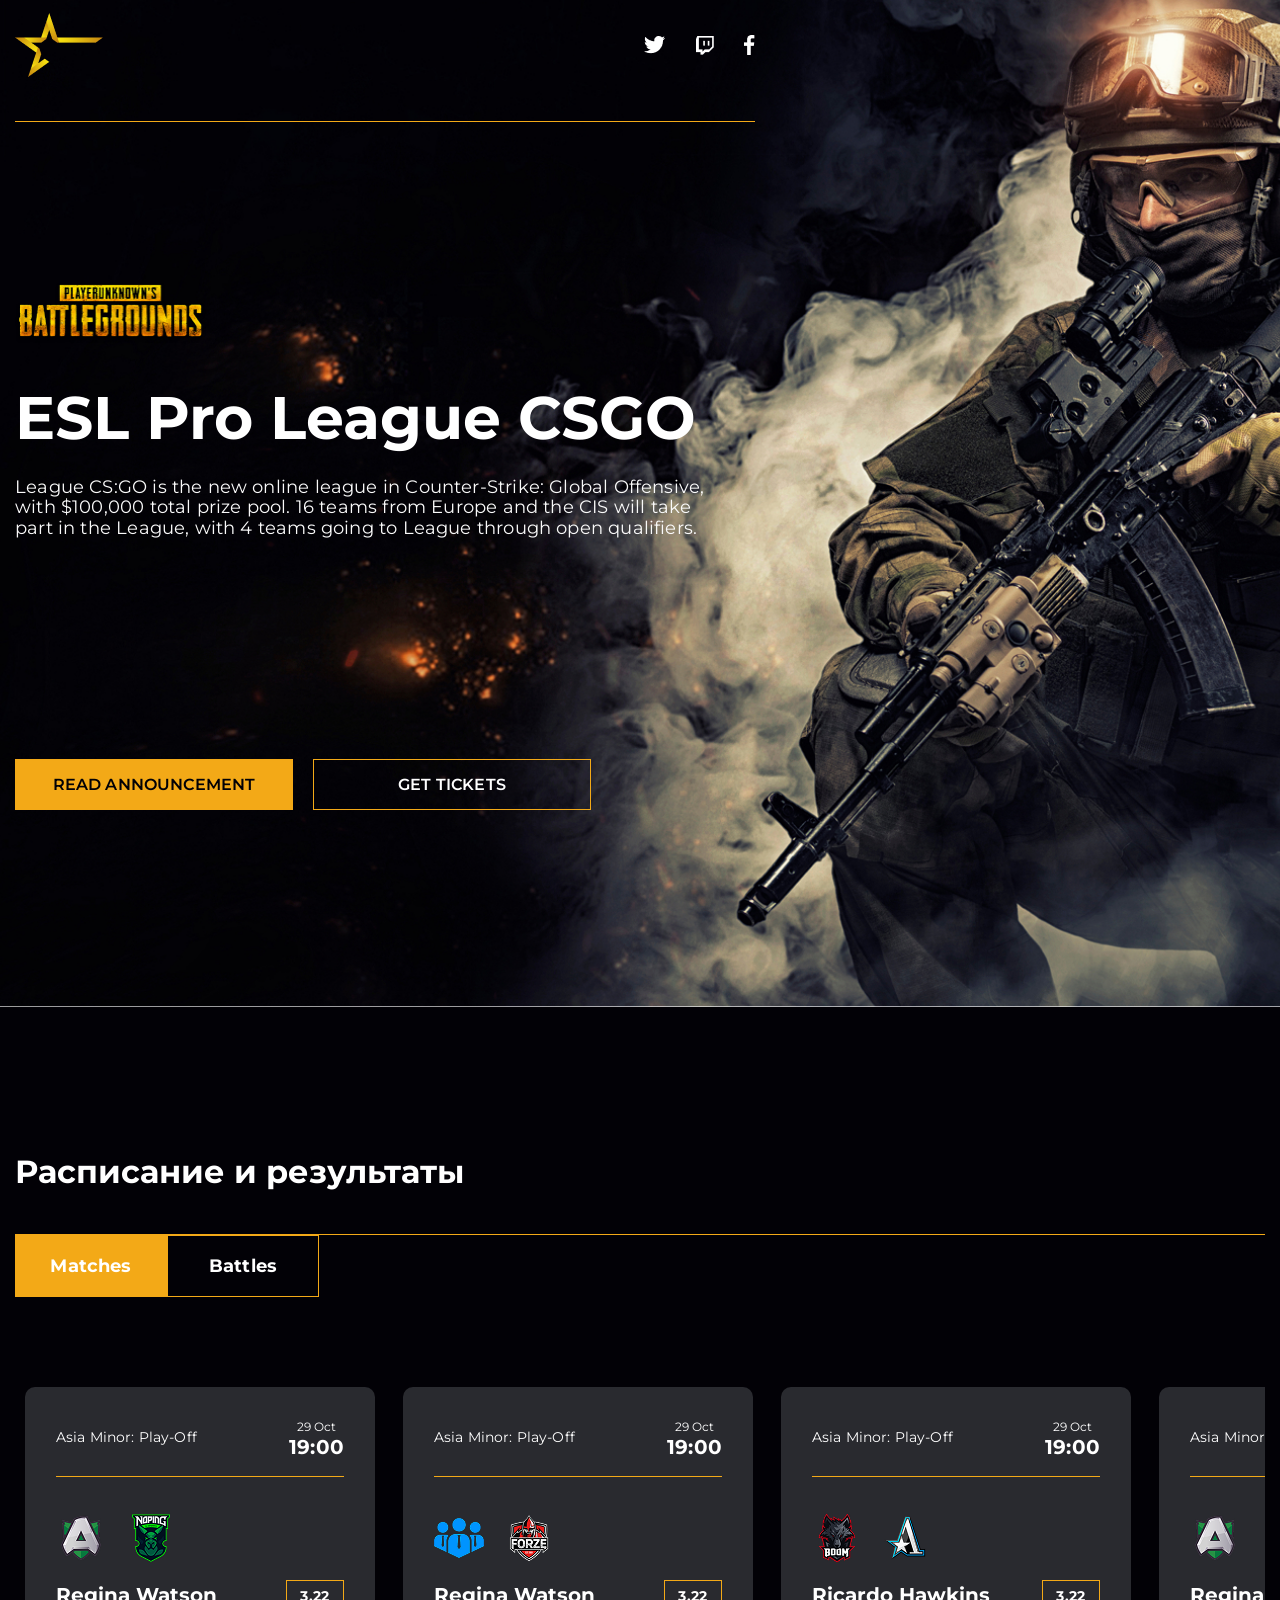
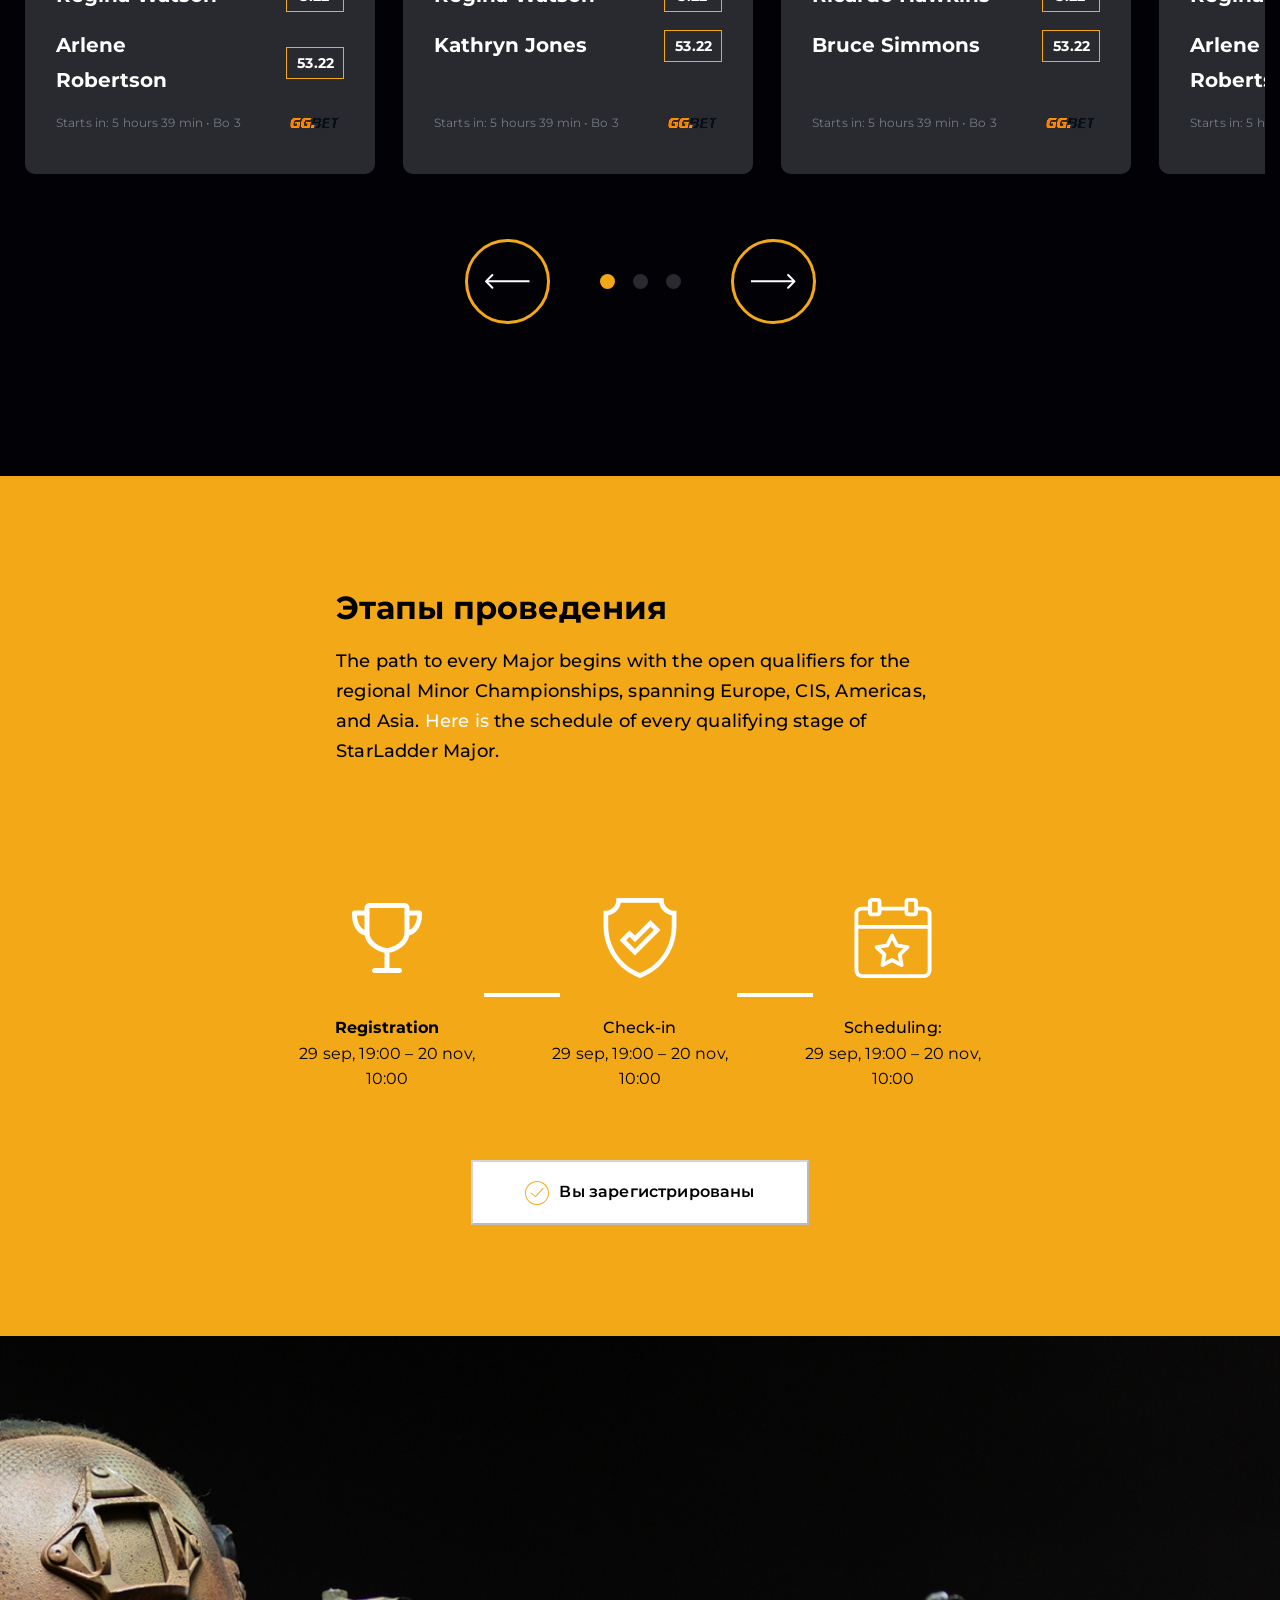
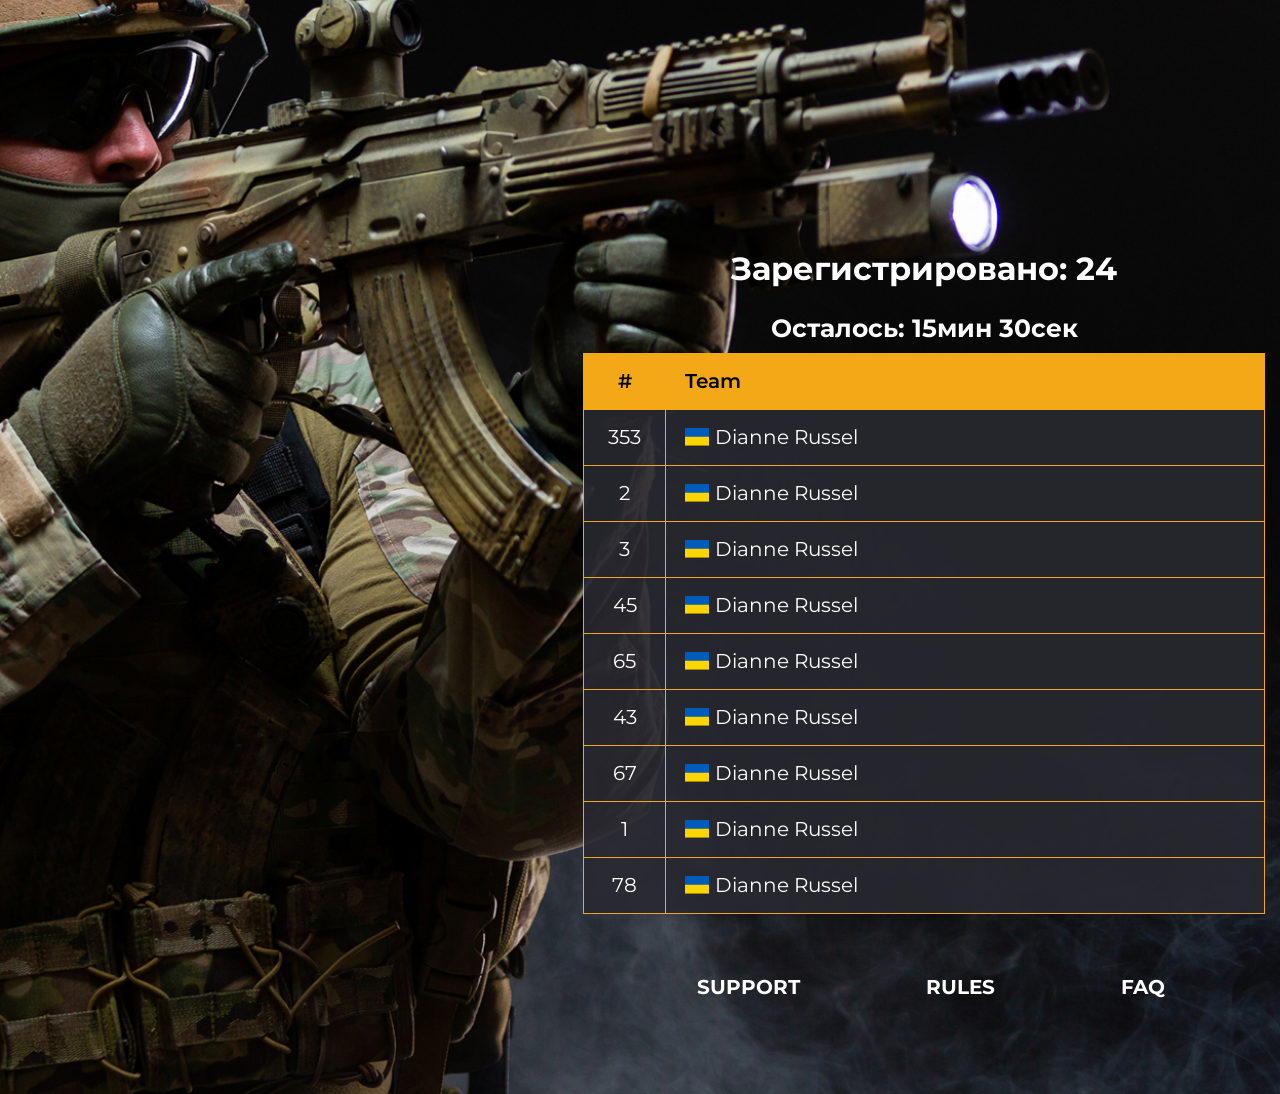
==== commit bb982167: "feat: add footer leaderboard layout" ====
--- a/index.html
+++ b/index.html
@@ -748,7 +748,95 @@
 				</div>
 			</div>
 		</section>
-		<footer></footer>
+		<footer class="footer">
+			<div class="container">
+				<div class="footer__leaderboard">
+					<div class="leaderboard">
+						<h2 class="leaderboard__registered">
+							Зарегистрировано: <span>24</span>
+						</h2>
+						<p class="leaderboard__timer">Осталось: 15мин 30сек</p>
+
+						<div class="leaderboard__table">
+							<div class="leaderboard__row leaderboard__row--head">
+								<div class="leaderboard__cell leaderboard__cell--place">#</div>
+								<div class="leaderboard__cell">Team</div>
+							</div>
+
+							<div class="leaderboard__row">
+								<div class="leaderboard__cell leaderboard__cell--place">
+									353
+								</div>
+								<div class="leaderboard__cell leaderboard__cell--team">
+									<span class="leaderboard__team-name">Dianne Russel</span>
+								</div>
+							</div>
+
+							<div class="leaderboard__row">
+								<div class="leaderboard__cell leaderboard__cell--place">2</div>
+								<div class="leaderboard__cell leaderboard__cell--team">
+									<span class="leaderboard__team-name">Dianne Russel</span>
+								</div>
+							</div>
+
+							<div class="leaderboard__row">
+								<div class="leaderboard__cell leaderboard__cell--place">3</div>
+								<div class="leaderboard__cell leaderboard__cell--team">
+									<span class="leaderboard__team-name">Dianne Russel</span>
+								</div>
+							</div>
+
+							<div class="leaderboard__row">
+								<div class="leaderboard__cell leaderboard__cell--place">45</div>
+								<div class="leaderboard__cell leaderboard__cell--team">
+									<span class="leaderboard__team-name">Dianne Russel</span>
+								</div>
+							</div>
+
+							<div class="leaderboard__row">
+								<div class="leaderboard__cell leaderboard__cell--place">65</div>
+								<div class="leaderboard__cell leaderboard__cell--team">
+									<span class="leaderboard__team-name">Dianne Russel</span>
+								</div>
+							</div>
+
+							<div class="leaderboard__row">
+								<div class="leaderboard__cell leaderboard__cell--place">43</div>
+								<div class="leaderboard__cell leaderboard__cell--team">
+									<span class="leaderboard__team-name">Dianne Russel</span>
+								</div>
+							</div>
+
+							<div class="leaderboard__row">
+								<div class="leaderboard__cell leaderboard__cell--place">67</div>
+								<div class="leaderboard__cell leaderboard__cell--team">
+									<span class="leaderboard__team-name">Dianne Russel</span>
+								</div>
+							</div>
+
+							<div class="leaderboard__row">
+								<div class="leaderboard__cell leaderboard__cell--place">1</div>
+								<div class="leaderboard__cell leaderboard__cell--team">
+									<span class="leaderboard__team-name">Dianne Russel</span>
+								</div>
+							</div>
+
+							<div class="leaderboard__row">
+								<div class="leaderboard__cell leaderboard__cell--place">78</div>
+								<div class="leaderboard__cell leaderboard__cell--team">
+									<span class="leaderboard__team-name">Dianne Russel</span>
+								</div>
+							</div>
+						</div>
+					</div>
+				</div>
+				<div class="footer__links">
+					<a href="#" class="footer__link">SUPPORT</a>
+					<a href="#" class="footer__link">RULES</a>
+					<a href="#" class="footer__link">FAQ</a>
+				</div>
+			</div>
+		</footer>
 	</body>
 	<script type="module" src="js/main.js"></script>
 </html>
--- a/css/style.min.css
+++ b/css/style.min.css
@@ -1 +1 @@
-/*! modern-normalize v3.0.1 | MIT License | https://github.com/sindresorhus/modern-normalize */*,::before,::after{-webkit-box-sizing:border-box;box-sizing:border-box}html{font-family:system-ui,"Segoe UI",Roboto,Helvetica,Arial,sans-serif,"Apple Color Emoji","Segoe UI Emoji";line-height:1.15;-webkit-text-size-adjust:100%;-moz-tab-size:4;-o-tab-size:4;tab-size:4}body{margin:0}b,strong{font-weight:bolder}code,kbd,samp,pre{font-family:ui-monospace,SFMono-Regular,Consolas,"Liberation Mono",Menlo,monospace;font-size:1em}small{font-size:80%}sub,sup{font-size:75%;line-height:0;position:relative;vertical-align:baseline}sub{bottom:-0.25em}sup{top:-0.5em}table{border-color:currentcolor}button,input,optgroup,select,textarea{font-family:inherit;font-size:100%;line-height:1.15;margin:0}button,[type=button],[type=reset],[type=submit]{-webkit-appearance:button}legend{padding:0}progress{vertical-align:baseline}::-webkit-inner-spin-button,::-webkit-outer-spin-button{height:auto}[type=search]{-webkit-appearance:textfield;outline-offset:-2px}::-webkit-search-decoration{-webkit-appearance:none}::-webkit-file-upload-button{-webkit-appearance:button;font:inherit}summary{display:list-item}@font-face{font-family:"Montserrat";src:url("../fonts/Montserrat-Regular.ttf") format("truetype");font-weight:400;font-style:normal;font-display:block}@font-face{font-family:"Montserrat";src:url("../fonts/Montserrat-Medium.ttf") format("truetype");font-weight:500;font-style:normal;font-display:block}@font-face{font-family:"Montserrat";src:url("../fonts/Montserrat-SemiBold.ttf") format("truetype");font-weight:600;font-style:normal;font-display:block}@font-face{font-family:"Montserrat";src:url("../fonts/Montserrat-Bold.ttf") format("truetype");font-weight:700;font-style:normal;font-display:block}html,body{background-color:#020106;color:#fff;font-family:"Montserrat",sans-serif}button,input,select,textarea{font-family:"Montserrat",sans-serif}.container{max-width:1550px;margin:0 auto;padding:0 15px}.header ul,.header li{padding:0;margin:0;list-style-type:none}a{color:#fff}.hidden{display:none}p,h1,h2,h3,hr{margin:0}.header{padding-top:13px;padding-bottom:197px;background-image:url("../img/main-bg.jpg");background-size:cover;background-position:center top;background-repeat:no-repeat}.header .header__nav{max-width:740px}.header .header__nav-list{display:-webkit-box;display:-ms-flexbox;display:flex;-webkit-box-align:center;-ms-flex-align:center;align-items:center;gap:30px}.header .header__nav-item--logo{margin-right:auto}.header .header__nav-link{display:inline-block;-webkit-transition:opacity .3s ease;transition:opacity .3s ease}.header .header__nav-link:hover{opacity:.4}.header__underline{margin:40px 0 0;width:100%;max-width:740px;height:1px;border:none;background-color:#f3a917}.header__bottom{margin-top:161px}.header__information{max-width:703px}.header__img{max-width:191px}.header__title{margin-top:35px;font-weight:700;font-size:60px}.header__text{margin-top:25px;font-weight:400;font-size:18px;letter-spacing:.01em;color:#fafafa}.header__buttons{margin-top:220px;display:-webkit-box;display:-ms-flexbox;display:flex;gap:20px}.header__btn{display:-webkit-box;display:-ms-flexbox;display:flex;-webkit-box-align:center;-ms-flex-align:center;align-items:center;-webkit-box-pack:center;-ms-flex-pack:center;justify-content:center;width:278px;padding:15px 27px;border:1px solid #f3a917;text-decoration:none;text-transform:uppercase;font-weight:600;font-size:16px;line-height:1.2;letter-spacing:.01em;color:#fff}.header__btn--active{background-color:#f3a917;color:#020106}@media screen and (max-width: 1200px){.header__text{font-weight:700;color:#fafafa}}@media screen and (max-width: 924px){.header__nav-link{-webkit-transition:none;transition:none}.header__nav-link:hover{opacity:1 !important}.header__bottom{margin-top:120px}.header__buttons{margin-top:160px}}@media screen and (max-width: 576px){.header__title{font-size:40px}.header__information{text-align:center;display:-webkit-box;display:-ms-flexbox;display:flex;-webkit-box-orient:vertical;-webkit-box-direction:normal;-ms-flex-direction:column;flex-direction:column;-webkit-box-align:center;-ms-flex-align:center;align-items:center;gap:25px}.header__img{max-width:100%;height:auto}.header__buttons{-webkit-box-orient:vertical;-webkit-box-direction:normal;-ms-flex-direction:column;flex-direction:column;-webkit-box-align:center;-ms-flex-align:center;align-items:center;gap:40px}}@media screen and (max-width: 425px){.header__title{font-size:34px}}@media screen and (max-width: 375px){.header{min-height:100vh;background-size:cover;background-position:center;background-repeat:no-repeat}.header__title{font-size:40px}.header__text{font-size:14px}.header__buttons{gap:20px}.header__btn{width:100%;max-width:260px;font-size:14px;padding:12px 20px}.container{padding:0 10px}}.schedule{margin-top:142px;padding-bottom:152px}.schedule__title{font-weight:700;font-size:32px;line-height:1.41;color:#fff}.schedule__underline{margin-top:40px;margin-bottom:0;height:1px;border:none;background-color:#f3a917}.schedule__tabs{display:-webkit-box;display:-ms-flexbox;display:flex;gap:0}.schedule__tab{margin:0;width:152px;padding:15px 30px;border:1px solid #f3a917;background-color:rgba(0,0,0,0);font-weight:700;font-size:18px;line-height:1.67;letter-spacing:.01em;color:#fff;cursor:pointer}.schedule__tab--active{background-color:#f3a917}.schedule__slider{display:-webkit-box;display:-ms-flexbox;display:flex;-webkit-box-pack:start;-ms-flex-pack:start;justify-content:flex-start;-webkit-box-align:stretch;-ms-flex-align:stretch;align-items:stretch;gap:35px;padding:10px;-webkit-transition:-webkit-transform .3s ease;transition:-webkit-transform .3s ease;transition:transform .3s ease;transition:transform .3s ease, -webkit-transform .3s ease}.schedule__slider-controls{margin-top:55px;display:-webkit-box;display:-ms-flexbox;display:flex;-webkit-box-pack:center;-ms-flex-pack:center;justify-content:center;-webkit-box-align:center;-ms-flex-align:center;align-items:center;gap:50px}.schedule__slider-btn{display:-webkit-box;display:-ms-flexbox;display:flex;-webkit-box-pack:center;-ms-flex-pack:center;justify-content:center;-webkit-box-align:center;-ms-flex-align:center;align-items:center;width:85px;height:85px;padding:0;border:none;background:rgba(0,0,0,0);cursor:pointer;border:3px solid #f3a917;border-radius:100%}.schedule__slider-btn:disabled{opacity:.5;cursor:default}.schedule__panel{display:none;overflow:hidden;-ms-touch-action:pan-y;touch-action:pan-y}.schedule__panel--active{display:block}.schedule__slide{display:-webkit-box;display:-ms-flexbox;display:flex;-webkit-box-flex:0;-ms-flex:0 0 auto;flex:0 0 auto;width:350px}.schedule__slide-content{display:-webkit-box;display:-ms-flexbox;display:flex;-webkit-box-orient:vertical;-webkit-box-direction:normal;-ms-flex-direction:column;flex-direction:column;-webkit-box-pack:justify;-ms-flex-pack:justify;justify-content:space-between;position:relative;overflow:hidden;-webkit-transition:border .3s ease,-webkit-box-shadow .3s ease;transition:border .3s ease,-webkit-box-shadow .3s ease;transition:box-shadow .3s ease,border .3s ease;transition:box-shadow .3s ease,border .3s ease,-webkit-box-shadow .3s ease;margin-top:80px;background-color:#292a2f;width:350px;min-height:341px;cursor:pointer;border-radius:10px;padding:30px 31px 41px}.schedule__slide-content::before{content:"";position:absolute;inset:0;background-color:rgba(0,0,0,0);-webkit-transition:background-color .3s ease;transition:background-color .3s ease}.schedule__slide-content:hover{border:none;-webkit-box-shadow:0 0 12px rgba(243,170,23,.796),0 0 24px rgba(243,170,23,.796);box-shadow:0 0 12px rgba(243,170,23,.796),0 0 24px rgba(243,170,23,.796)}.schedule__slide-content:hover::before{background-color:rgba(0,0,0,.35)}.schedule__slide-content--live:hover .schedule__watch-live{opacity:1;pointer-events:auto}.schedule__slide-information,.schedule__slide-footer{position:relative;z-index:1}.schedule__slide-header{display:-webkit-box;display:-ms-flexbox;display:flex;-webkit-box-pack:justify;-ms-flex-pack:justify;justify-content:space-between;-webkit-box-align:center;-ms-flex-align:center;align-items:center}.schedule__slide-tournament{font-weight:400;font-size:14px;line-height:1.43;letter-spacing:.01em;color:#fff}.schedule__slide-datetime{display:-webkit-box;display:-ms-flexbox;display:flex;-webkit-box-orient:vertical;-webkit-box-direction:normal;-ms-flex-direction:column;flex-direction:column;-webkit-box-align:center;-ms-flex-align:center;align-items:center}.schedule__slide-date{margin:0;font-weight:400;font-size:12px;line-height:1.67;letter-spacing:.01em;color:#fff}.schedule__slide-time{margin:0;font-weight:700;font-size:20px;line-height:1;letter-spacing:.01em;color:#fff}.schedule__slide-line{margin-top:19px;height:1px;border:none;background-color:#f3a917;position:relative;z-index:1}.schedule__slide-team{margin-top:30px}.schedule__slide-team-logos{margin-top:36px;display:-webkit-box;display:-ms-flexbox;display:flex;gap:20px}.schedule__slide-team-logo{width:50px;height:50px}.schedule__slide-team-info{display:-webkit-box;display:-ms-flexbox;display:flex;-webkit-box-orient:vertical;-webkit-box-direction:normal;-ms-flex-direction:column;flex-direction:column;gap:15px;margin-top:15px}.schedule__slide-team-row{display:-webkit-box;display:-ms-flexbox;display:flex;-webkit-box-pack:justify;-ms-flex-pack:justify;justify-content:space-between;-webkit-box-align:center;-ms-flex-align:center;align-items:center}.schedule__slide-team-name{font-weight:700;font-size:20px;line-height:1.75;color:#fff;max-width:184px;margin:0}.schedule__slide-team-odds{font-weight:700;font-size:14px;line-height:1.43;letter-spacing:.02em;color:#fff;border:1px solid #f3a917;padding:5px 10px;width:58px;text-align:center}.schedule__slide-battle-logo{margin-top:32px}.schedule__slide-battle-content{display:-webkit-box;display:-ms-flexbox;display:flex;-webkit-box-align:center;-ms-flex-align:center;align-items:center;-webkit-box-pack:justify;-ms-flex-pack:justify;justify-content:space-between;margin-top:36px}.schedule__slide-battle-content .schedule__slide-team-odds{padding:5px 10px;width:102px;height:30px;font-size:14px}.schedule__slide-battle-content .schedule__slide-footer{margin-top:10px}.schedule__slide-battle-content .schedule__slide-status{font-weight:400;font-size:12px;line-height:167%;letter-spacing:.01em;color:#c4c4c5}.schedule__slide-footer{display:-webkit-box;display:-ms-flexbox;display:flex;-webkit-box-pack:justify;-ms-flex-pack:justify;justify-content:space-between;-webkit-box-align:center;-ms-flex-align:center;align-items:center;margin-top:15px}.schedule__slide-status{font-weight:400;font-size:12px;line-height:1.67;letter-spacing:.01em;color:#757c84}.schedule__slide--battle .schedule__slide-content{height:341px}.schedule__slide--battle .schedule__slide-footer{margin-top:auto}.schedule__slide--battle .schedule__slide-team-odds{margin-bottom:10px}.schedule__slide--battle .schedule__slide-status{margin-top:10px}.schedule__watch-live{position:absolute;top:50%;left:50%;z-index:3;display:-webkit-inline-box;display:-ms-inline-flexbox;display:inline-flex;-webkit-box-align:center;-ms-flex-align:center;align-items:center;-webkit-box-pack:center;-ms-flex-pack:center;justify-content:center;width:166px;height:40px;padding:10px 20px;-webkit-box-sizing:border-box;box-sizing:border-box;-webkit-transform:translate(-50%, -50%);transform:translate(-50%, -50%);opacity:0;pointer-events:none;text-decoration:none;background-color:#f3a917}.schedule__watch-live-icon{width:14px;height:14px;display:block;-ms-flex-negative:0;flex-shrink:0;margin-right:10px}.schedule__watch-live-text{font-weight:400;font-size:14px;line-height:1.43;letter-spacing:.01em;color:#fff}.schedule__dots{display:-webkit-box;display:-ms-flexbox;display:flex;gap:18px;-webkit-box-align:center;-ms-flex-align:center;align-items:center}.schedule__dots .dot{background-color:#292a2f;width:15px;height:15px;padding:0;border:none;border-radius:100%;cursor:pointer}.schedule__dots .dot-active{background-color:#f3a917}@media screen and (max-width: 991px){.schedule__slider{-webkit-transition:none;transition:none}.schedule__slider-controls{display:none}}.stages{padding-top:115px;padding-bottom:111px;background-color:#f3a917}.stages__wrapper{display:-webkit-box;display:-ms-flexbox;display:flex;-webkit-box-align:center;-ms-flex-align:center;align-items:center;gap:132px}.stages__wrapper-info{display:-webkit-box;display:-ms-flexbox;display:flex;text-align:center;gap:58.5px}.stages__btn{margin-top:68px;display:-webkit-inline-box;display:-ms-inline-flexbox;display:inline-flex;-webkit-box-align:center;-ms-flex-align:center;align-items:center;gap:10px;text-align:center;padding:18px 52px;background-color:#fff;font-weight:600;font-size:16px;line-height:1.56;letter-spacing:.01em;text-align:center;color:#000}.stages__btn::before{content:"";width:24px;height:24px;background:url("../img/stage/check-circle.svg") center/contain no-repeat}.stages__left{display:-webkit-box;display:-ms-flexbox;display:flex;-webkit-box-orient:vertical;-webkit-box-direction:normal;-ms-flex-direction:column;flex-direction:column;-webkit-box-align:center;-ms-flex-align:center;align-items:center}.stages__title{font-weight:700;font-size:32px;line-height:1.09;color:#000}.stages__text{margin-top:20px;font-weight:500;font-size:18px;line-height:1.67;letter-spacing:.01em;color:#000;width:608px}.stages__text-span{color:#fff}.stages__info{position:relative}.stages__info:not(:last-child)::before{content:"";position:absolute;top:50%;-webkit-transform:translateY(-50%);transform:translateY(-50%);right:-62px;width:76px;height:4px;background-color:#fff}.stages__info-title{margin-top:33px;font-weight:700;font-size:16px;line-height:1.56;letter-spacing:.01em;text-align:center;color:#000}.stages__info-text{margin-top:2px;font-weight:400;font-size:16px;line-height:1.56;letter-spacing:.01em;text-align:center;color:#000;width:221px;text-align:center}@media screen and (max-width: 1440px){.stages__wrapper{-webkit-box-orient:vertical;-webkit-box-direction:normal;-ms-flex-direction:column;flex-direction:column;-webkit-box-align:center;-ms-flex-align:center;align-items:center}.stages__wrapper-info{gap:40px 32px}.stages__text{max-width:608px;margin:0 auto;margin-top:20px}}@media screen and (max-width: 920px){.stages__wrapper{display:-webkit-box;display:-ms-flexbox;display:flex;-webkit-box-orient:vertical;-webkit-box-direction:normal;-ms-flex-direction:column;flex-direction:column}.stages__wrapper-info{display:-webkit-box;display:-ms-flexbox;display:flex;-webkit-box-orient:vertical;-webkit-box-direction:normal;-ms-flex-direction:column;flex-direction:column}}@media screen and (max-width: 920px){.stages__wrapper{gap:100px}.stages__text{width:auto}.stages__info{margin-bottom:40px}.stages__info:not(:last-child)::before{top:calc(100% + 40px);right:auto;left:50%;-webkit-transform:translateX(-50%);transform:translateX(-50%);width:100%;height:4px}}@media screen and (max-width: 425px){.stages__btn{padding:18px 20px}}@media screen and (max-width: 375px){.stages__text{text-align:center}.stages__title{font-size:28px}.stages__btn{padding:18px 15px}}+/*! modern-normalize v3.0.1 | MIT License | https://github.com/sindresorhus/modern-normalize */*,::before,::after{-webkit-box-sizing:border-box;box-sizing:border-box}html{font-family:system-ui,"Segoe UI",Roboto,Helvetica,Arial,sans-serif,"Apple Color Emoji","Segoe UI Emoji";line-height:1.15;-webkit-text-size-adjust:100%;-moz-tab-size:4;-o-tab-size:4;tab-size:4}body{margin:0}b,strong{font-weight:bolder}code,kbd,samp,pre{font-family:ui-monospace,SFMono-Regular,Consolas,"Liberation Mono",Menlo,monospace;font-size:1em}small{font-size:80%}sub,sup{font-size:75%;line-height:0;position:relative;vertical-align:baseline}sub{bottom:-0.25em}sup{top:-0.5em}table{border-color:currentcolor}button,input,optgroup,select,textarea{font-family:inherit;font-size:100%;line-height:1.15;margin:0}button,[type=button],[type=reset],[type=submit]{-webkit-appearance:button}legend{padding:0}progress{vertical-align:baseline}::-webkit-inner-spin-button,::-webkit-outer-spin-button{height:auto}[type=search]{-webkit-appearance:textfield;outline-offset:-2px}::-webkit-search-decoration{-webkit-appearance:none}::-webkit-file-upload-button{-webkit-appearance:button;font:inherit}summary{display:list-item}@font-face{font-family:"Montserrat";src:url("../fonts/Montserrat-Regular.ttf") format("truetype");font-weight:400;font-style:normal;font-display:block}@font-face{font-family:"Montserrat";src:url("../fonts/Montserrat-Medium.ttf") format("truetype");font-weight:500;font-style:normal;font-display:block}@font-face{font-family:"Montserrat";src:url("../fonts/Montserrat-SemiBold.ttf") format("truetype");font-weight:600;font-style:normal;font-display:block}@font-face{font-family:"Montserrat";src:url("../fonts/Montserrat-Bold.ttf") format("truetype");font-weight:700;font-style:normal;font-display:block}html,body{margin:0;padding:0;background-color:#020106;color:#fff;font-family:"Montserrat",sans-serif}button,input,select,textarea{font-family:"Montserrat",sans-serif}.container{max-width:1550px;margin:0 auto;padding:0 15px}.header ul,.header li{padding:0;margin:0;list-style-type:none}a{color:#fff}.hidden{display:none}p,h1,h2,h3,hr{margin:0}.header{padding-top:13px;padding-bottom:197px;background-image:url("../img/main-bg.jpg");background-size:cover;background-position:center top;background-repeat:no-repeat}.header .header__nav{max-width:740px}.header .header__nav-list{display:-webkit-box;display:-ms-flexbox;display:flex;-webkit-box-align:center;-ms-flex-align:center;align-items:center;gap:30px}.header .header__nav-item--logo{margin-right:auto}.header .header__nav-link{display:inline-block;-webkit-transition:opacity .3s ease;transition:opacity .3s ease}.header .header__nav-link:hover{opacity:.4}.header__underline{margin:40px 0 0;width:100%;max-width:740px;height:1px;border:none;background-color:#f3a917}.header__bottom{margin-top:161px}.header__information{max-width:703px}.header__img{max-width:191px}.header__title{margin-top:35px;font-weight:700;font-size:60px}.header__text{margin-top:25px;font-weight:400;font-size:18px;letter-spacing:.01em;color:#fafafa}.header__buttons{margin-top:220px;display:-webkit-box;display:-ms-flexbox;display:flex;gap:20px}.header__btn{display:-webkit-box;display:-ms-flexbox;display:flex;-webkit-box-align:center;-ms-flex-align:center;align-items:center;-webkit-box-pack:center;-ms-flex-pack:center;justify-content:center;width:278px;padding:15px 27px;border:1px solid #f3a917;text-decoration:none;text-transform:uppercase;font-weight:600;font-size:16px;line-height:1.2;letter-spacing:.01em;color:#fff}.header__btn--active{background-color:#f3a917;color:#020106}@media screen and (max-width: 1200px){.header__text{font-weight:700;color:#fafafa}}@media screen and (max-width: 924px){.header__nav-link{-webkit-transition:none;transition:none}.header__nav-link:hover{opacity:1 !important}.header__bottom{margin-top:120px}.header__buttons{margin-top:160px}}@media screen and (max-width: 576px){.header__title{font-size:40px}.header__information{text-align:center;display:-webkit-box;display:-ms-flexbox;display:flex;-webkit-box-orient:vertical;-webkit-box-direction:normal;-ms-flex-direction:column;flex-direction:column;-webkit-box-align:center;-ms-flex-align:center;align-items:center;gap:25px}.header__img{max-width:100%;height:auto}.header__buttons{-webkit-box-orient:vertical;-webkit-box-direction:normal;-ms-flex-direction:column;flex-direction:column;-webkit-box-align:center;-ms-flex-align:center;align-items:center;gap:40px}}@media screen and (max-width: 425px){.header__title{font-size:34px}}@media screen and (max-width: 375px){.header{min-height:100vh;background-size:cover;background-position:center;background-repeat:no-repeat}.header__title{font-size:40px}.header__text{font-size:14px}.header__buttons{gap:20px}.header__btn{width:100%;max-width:260px;font-size:14px;padding:12px 20px}.container{padding:0 10px}}.schedule{margin-top:142px;padding-bottom:152px}.schedule__title{font-weight:700;font-size:32px;line-height:1.41;color:#fff}.schedule__underline{margin-top:40px;margin-bottom:0;height:1px;border:none;background-color:#f3a917}.schedule__tabs{display:-webkit-box;display:-ms-flexbox;display:flex;gap:0}.schedule__tab{margin:0;width:152px;padding:15px 30px;border:1px solid #f3a917;background-color:rgba(0,0,0,0);font-weight:700;font-size:18px;line-height:1.67;letter-spacing:.01em;color:#fff;cursor:pointer}.schedule__tab--active{background-color:#f3a917}.schedule__slider{display:-webkit-box;display:-ms-flexbox;display:flex;-webkit-box-pack:start;-ms-flex-pack:start;justify-content:flex-start;-webkit-box-align:stretch;-ms-flex-align:stretch;align-items:stretch;gap:35px;padding:10px;-webkit-transition:-webkit-transform .3s ease;transition:-webkit-transform .3s ease;transition:transform .3s ease;transition:transform .3s ease, -webkit-transform .3s ease}.schedule__slider-controls{margin-top:55px;display:-webkit-box;display:-ms-flexbox;display:flex;-webkit-box-pack:center;-ms-flex-pack:center;justify-content:center;-webkit-box-align:center;-ms-flex-align:center;align-items:center;gap:50px}.schedule__slider-btn{display:-webkit-box;display:-ms-flexbox;display:flex;-webkit-box-pack:center;-ms-flex-pack:center;justify-content:center;-webkit-box-align:center;-ms-flex-align:center;align-items:center;width:85px;height:85px;padding:0;border:none;background:rgba(0,0,0,0);cursor:pointer;border:3px solid #f3a917;border-radius:100%}.schedule__slider-btn:disabled{opacity:.5;cursor:default}.schedule__panel{display:none;overflow:hidden;-ms-touch-action:pan-y;touch-action:pan-y}.schedule__panel--active{display:block}.schedule__slide{display:-webkit-box;display:-ms-flexbox;display:flex;-webkit-box-flex:0;-ms-flex:0 0 auto;flex:0 0 auto;width:350px}.schedule__slide-content{display:-webkit-box;display:-ms-flexbox;display:flex;-webkit-box-orient:vertical;-webkit-box-direction:normal;-ms-flex-direction:column;flex-direction:column;-webkit-box-pack:justify;-ms-flex-pack:justify;justify-content:space-between;position:relative;overflow:hidden;-webkit-transition:border .3s ease,-webkit-box-shadow .3s ease;transition:border .3s ease,-webkit-box-shadow .3s ease;transition:box-shadow .3s ease,border .3s ease;transition:box-shadow .3s ease,border .3s ease,-webkit-box-shadow .3s ease;margin-top:80px;background-color:#292a2f;width:350px;min-height:341px;cursor:pointer;border-radius:10px;padding:30px 31px 41px}.schedule__slide-content::before{content:"";position:absolute;inset:0;background-color:rgba(0,0,0,0);-webkit-transition:background-color .3s ease;transition:background-color .3s ease}.schedule__slide-content:hover{border:none;-webkit-box-shadow:0 0 12px rgba(243,170,23,.796),0 0 24px rgba(243,170,23,.796);box-shadow:0 0 12px rgba(243,170,23,.796),0 0 24px rgba(243,170,23,.796)}.schedule__slide-content:hover::before{background-color:rgba(0,0,0,.35)}.schedule__slide-content--live:hover .schedule__watch-live{opacity:1;pointer-events:auto}.schedule__slide-information,.schedule__slide-footer{position:relative;z-index:1}.schedule__slide-header{display:-webkit-box;display:-ms-flexbox;display:flex;-webkit-box-pack:justify;-ms-flex-pack:justify;justify-content:space-between;-webkit-box-align:center;-ms-flex-align:center;align-items:center}.schedule__slide-tournament{font-weight:400;font-size:14px;line-height:1.43;letter-spacing:.01em;color:#fff}.schedule__slide-datetime{display:-webkit-box;display:-ms-flexbox;display:flex;-webkit-box-orient:vertical;-webkit-box-direction:normal;-ms-flex-direction:column;flex-direction:column;-webkit-box-align:center;-ms-flex-align:center;align-items:center}.schedule__slide-date{margin:0;font-weight:400;font-size:12px;line-height:1.67;letter-spacing:.01em;color:#fff}.schedule__slide-time{margin:0;font-weight:700;font-size:20px;line-height:1;letter-spacing:.01em;color:#fff}.schedule__slide-line{margin-top:19px;height:1px;border:none;background-color:#f3a917;position:relative;z-index:1}.schedule__slide-team{margin-top:30px}.schedule__slide-team-logos{margin-top:36px;display:-webkit-box;display:-ms-flexbox;display:flex;gap:20px}.schedule__slide-team-logo{width:50px;height:50px}.schedule__slide-team-info{display:-webkit-box;display:-ms-flexbox;display:flex;-webkit-box-orient:vertical;-webkit-box-direction:normal;-ms-flex-direction:column;flex-direction:column;gap:15px;margin-top:15px}.schedule__slide-team-row{display:-webkit-box;display:-ms-flexbox;display:flex;-webkit-box-pack:justify;-ms-flex-pack:justify;justify-content:space-between;-webkit-box-align:center;-ms-flex-align:center;align-items:center}.schedule__slide-team-name{font-weight:700;font-size:20px;line-height:1.75;color:#fff;max-width:184px;margin:0}.schedule__slide-team-odds{font-weight:700;font-size:14px;line-height:1.43;letter-spacing:.02em;color:#fff;border:1px solid #f3a917;padding:5px 10px;width:58px;text-align:center}.schedule__slide-battle-logo{margin-top:32px}.schedule__slide-battle-content{display:-webkit-box;display:-ms-flexbox;display:flex;-webkit-box-align:center;-ms-flex-align:center;align-items:center;-webkit-box-pack:justify;-ms-flex-pack:justify;justify-content:space-between;margin-top:36px}.schedule__slide-battle-content .schedule__slide-team-odds{padding:5px 10px;width:102px;height:30px;font-size:14px}.schedule__slide-battle-content .schedule__slide-footer{margin-top:10px}.schedule__slide-battle-content .schedule__slide-status{font-weight:400;font-size:12px;line-height:167%;letter-spacing:.01em;color:#c4c4c5}.schedule__slide-footer{display:-webkit-box;display:-ms-flexbox;display:flex;-webkit-box-pack:justify;-ms-flex-pack:justify;justify-content:space-between;-webkit-box-align:center;-ms-flex-align:center;align-items:center;margin-top:15px}.schedule__slide-status{font-weight:400;font-size:12px;line-height:1.67;letter-spacing:.01em;color:#757c84}.schedule__slide--battle .schedule__slide-content{height:341px}.schedule__slide--battle .schedule__slide-footer{margin-top:auto}.schedule__slide--battle .schedule__slide-team-odds{margin-bottom:10px}.schedule__slide--battle .schedule__slide-status{margin-top:10px}.schedule__watch-live{position:absolute;top:50%;left:50%;z-index:3;display:-webkit-inline-box;display:-ms-inline-flexbox;display:inline-flex;-webkit-box-align:center;-ms-flex-align:center;align-items:center;-webkit-box-pack:center;-ms-flex-pack:center;justify-content:center;width:166px;height:40px;padding:10px 20px;-webkit-box-sizing:border-box;box-sizing:border-box;-webkit-transform:translate(-50%, -50%);transform:translate(-50%, -50%);opacity:0;pointer-events:none;text-decoration:none;background-color:#f3a917}.schedule__watch-live-icon{width:14px;height:14px;display:block;-ms-flex-negative:0;flex-shrink:0;margin-right:10px}.schedule__watch-live-text{font-weight:400;font-size:14px;line-height:1.43;letter-spacing:.01em;color:#fff}.schedule__dots{display:-webkit-box;display:-ms-flexbox;display:flex;gap:18px;-webkit-box-align:center;-ms-flex-align:center;align-items:center}.schedule__dots .dot{background-color:#292a2f;width:15px;height:15px;padding:0;border:none;border-radius:100%;cursor:pointer}.schedule__dots .dot-active{background-color:#f3a917}@media screen and (max-width: 991px){.schedule__slider{-webkit-transition:none;transition:none}.schedule__slider-controls{display:none}}.stages{padding-top:115px;padding-bottom:111px;background-color:#f3a917}.stages__wrapper{display:-webkit-box;display:-ms-flexbox;display:flex;-webkit-box-align:center;-ms-flex-align:center;align-items:center;gap:132px}.stages__wrapper-info{display:-webkit-box;display:-ms-flexbox;display:flex;text-align:center;gap:58.5px}.stages__btn{margin-top:68px;display:-webkit-inline-box;display:-ms-inline-flexbox;display:inline-flex;-webkit-box-align:center;-ms-flex-align:center;align-items:center;gap:10px;text-align:center;padding:18px 52px;background-color:#fff;font-weight:600;font-size:16px;line-height:1.56;letter-spacing:.01em;text-align:center;color:#000}.stages__btn::before{content:"";width:24px;height:24px;background:url("../img/stage/check-circle.svg") center/contain no-repeat}.stages__left{display:-webkit-box;display:-ms-flexbox;display:flex;-webkit-box-orient:vertical;-webkit-box-direction:normal;-ms-flex-direction:column;flex-direction:column;-webkit-box-align:center;-ms-flex-align:center;align-items:center}.stages__title{font-weight:700;font-size:32px;line-height:1.09;color:#000}.stages__text{margin-top:20px;font-weight:500;font-size:18px;line-height:1.67;letter-spacing:.01em;color:#000;width:608px}.stages__text-span{color:#fff}.stages__info{position:relative}.stages__info:first-child .stages__info-title{font-weight:700}.stages__info:not(:last-child)::before{content:"";position:absolute;top:50%;-webkit-transform:translateY(-50%);transform:translateY(-50%);right:-62px;width:76px;height:4px;background-color:#fff}.stages__info-title{margin-top:33px;font-weight:500;font-size:16px;line-height:1.56;letter-spacing:.01em;text-align:center;color:#000}.stages__info-text{margin-top:2px;font-weight:400;font-size:16px;line-height:1.56;letter-spacing:.01em;text-align:center;color:#000;width:221px;text-align:center}@media screen and (max-width: 1440px){.stages__wrapper{-webkit-box-orient:vertical;-webkit-box-direction:normal;-ms-flex-direction:column;flex-direction:column;-webkit-box-align:center;-ms-flex-align:center;align-items:center}.stages__wrapper-info{gap:40px 32px}.stages__text{max-width:608px;margin:0 auto;margin-top:20px}}@media screen and (max-width: 920px){.stages__wrapper{display:-webkit-box;display:-ms-flexbox;display:flex;-webkit-box-orient:vertical;-webkit-box-direction:normal;-ms-flex-direction:column;flex-direction:column}.stages__wrapper-info{display:-webkit-box;display:-ms-flexbox;display:flex;-webkit-box-orient:vertical;-webkit-box-direction:normal;-ms-flex-direction:column;flex-direction:column}}@media screen and (max-width: 920px){.stages__wrapper{gap:100px}.stages__text{width:auto}.stages__info{margin-bottom:40px}.stages__info:not(:last-child)::before{top:calc(100% + 40px);right:auto;left:50%;-webkit-transform:translateX(-50%);transform:translateX(-50%);width:100%;height:4px}}@media screen and (max-width: 425px){.stages__btn{padding:18px 20px}}@media screen and (max-width: 375px){.stages__text{text-align:center}.stages__title{text-align:center;font-size:28px}.stages__btn{padding:18px 15px}}.footer{padding-top:510px;padding-bottom:89px;background-image:url("../img/footer-bg.jpg");background-repeat:no-repeat;background-size:cover;background-position:center top}.footer__links{margin-top:56px;margin-right:100px;display:-webkit-box;display:-ms-flexbox;display:flex;-webkit-box-pack:end;-ms-flex-pack:end;justify-content:flex-end;gap:126px}.footer__link{font-weight:700;font-size:20px;line-height:1.75;color:#fff;text-decoration:none}.footer__leaderboard{display:-webkit-box;display:-ms-flexbox;display:flex;-webkit-box-pack:end;-ms-flex-pack:end;justify-content:flex-end}.leaderboard__registered,.leaderboard__timer{text-align:center;color:#fff;font-weight:700}.leaderboard__registered{font-weight:700;font-size:32px;line-height:1.41}.leaderboard__timer{margin-top:15px;font-weight:700;font-size:25px;line-height:180%}.leaderboard__table{width:682px;max-width:100%;margin-top:2px;background:rgba(40,40,48,.9);border:1px solid #f3a917}.leaderboard__row{display:grid;grid-template-columns:82px 1fr;min-height:38px}.leaderboard__row:not(:last-child){border-bottom:1px solid #f3a917}.leaderboard__row--head{min-height:32px;background:#f3a917}.leaderboard__row--head .leaderboard__cell{color:#000;font-weight:600}.leaderboard__cell{display:-webkit-box;display:-ms-flexbox;display:flex;-webkit-box-align:center;-ms-flex-align:center;align-items:center;padding:10px 19px;font-weight:400;font-size:20px;line-height:1.75;color:#fff}.leaderboard__cell--place{-webkit-box-pack:center;-ms-flex-pack:center;justify-content:center;padding-top:10px;padding-right:19px;padding-bottom:10px;padding-left:19px;border-right:1px solid #f3a917}.leaderboard__cell--team{position:relative;padding-left:49px}.leaderboard__cell--team::before{content:"";position:absolute;left:19px;top:48%;-webkit-transform:translateY(-52%);transform:translateY(-52%);width:24px;height:18px;background-image:url("../img/Ukraine.svg");background-repeat:no-repeat;background-position:center;background-size:cover}@media(max-width: 480px){.footer{padding-top:180px;padding-bottom:64px}.leaderboard{width:100%}.leaderboard__registered{font-size:20px}.leaderboard__timer{font-size:16px}}@media(max-width: 992px){.footer{padding-top:420px;padding-bottom:72px;background-position:38% top}.footer__links{margin-top:48px;margin-right:60px;gap:72px}.footer__link{font-size:18px;line-height:1.5}.leaderboard__table{width:620px}.leaderboard__row{grid-template-columns:74px 1fr}.leaderboard__cell{font-size:18px;line-height:1.5}}@media(max-width: 768px){.footer{padding-top:320px;padding-bottom:56px;background-position:34% top}.footer__links{margin-top:40px;margin-right:0;-webkit-box-pack:center;-ms-flex-pack:center;justify-content:center;gap:48px;-ms-flex-wrap:wrap;flex-wrap:wrap}.footer__link{font-size:18px;line-height:1.4}.footer__leaderboard{-webkit-box-pack:center;-ms-flex-pack:center;justify-content:center}.leaderboard{width:100%;max-width:560px}.leaderboard__registered{font-size:28px;line-height:1.25}.leaderboard__timer{margin-top:10px;font-size:22px;line-height:1.4}.leaderboard__table{width:100%}.leaderboard__row{grid-template-columns:68px 1fr;min-height:34px}.leaderboard__cell{padding:10px 16px;font-size:16px;line-height:1.35}.leaderboard__cell--place{padding-top:10px;padding-right:16px;padding-bottom:10px;padding-left:16px}.leaderboard__cell--team{padding-left:50px}.leaderboard__cell--team::before{left:16px}}@media(max-width: 576px){.footer{padding-top:250px;padding-bottom:48px;background-position:30% top}.footer__links{margin-top:32px;gap:28px}.footer__link{line-height:1.3}.leaderboard{max-width:100%}.leaderboard__registered{font-size:24px}.leaderboard__timer{font-size:18px}.leaderboard__table{margin-top:10px}.leaderboard__row{grid-template-columns:60px 1fr;min-height:30px}.leaderboard__cell{padding:8px 12px;font-size:14px;line-height:1.3}.leaderboard__cell--place{padding-top:8px;padding-right:12px;padding-bottom:8px;padding-left:12px}.leaderboard__cell--team{padding-left:46px}.leaderboard__cell--team::before{left:12px;width:22px;height:16px}}@media(max-width: 425px){.footer{padding-top:210px;padding-bottom:40px;background-position:27% top}.footer__links{margin-top:24px;margin-right:0;-webkit-box-pack:center;-ms-flex-pack:center;justify-content:center;gap:18px}.footer__link{line-height:1.2}.leaderboard__registered{font-size:20px;line-height:1.2}.leaderboard__timer{margin-top:8px;font-size:16px}.leaderboard__row{grid-template-columns:52px 1fr}.leaderboard__cell{padding:8px 10px;font-size:12px;line-height:1.25}.leaderboard__cell--place{padding-top:8px;padding-right:10px;padding-bottom:8px;padding-left:10px}.leaderboard__cell--team{padding-left:40px}.leaderboard__cell--team::before{left:10px;width:20px;height:14px}}@media(max-width: 320px){.footer{padding-top:170px;padding-bottom:32px;background-position:24% top}.footer__links{margin-top:20px;margin-right:0;-webkit-box-orient:vertical;-webkit-box-direction:normal;-ms-flex-direction:column;flex-direction:column;-webkit-box-align:center;-ms-flex-align:center;align-items:center;gap:10px}.footer__link{font-size:11px;line-height:1.2}.leaderboard__registered{font-size:18px}.leaderboard__timer{font-size:14px}.leaderboard__row{grid-template-columns:46px 1fr;min-height:28px}.leaderboard__cell{padding:7px 8px;font-size:11px}.leaderboard__cell--place{padding-top:7px;padding-right:8px;padding-bottom:7px;padding-left:8px}.leaderboard__cell--team{padding-left:34px}.leaderboard__cell--team::before{left:8px;width:16px;height:12px}}
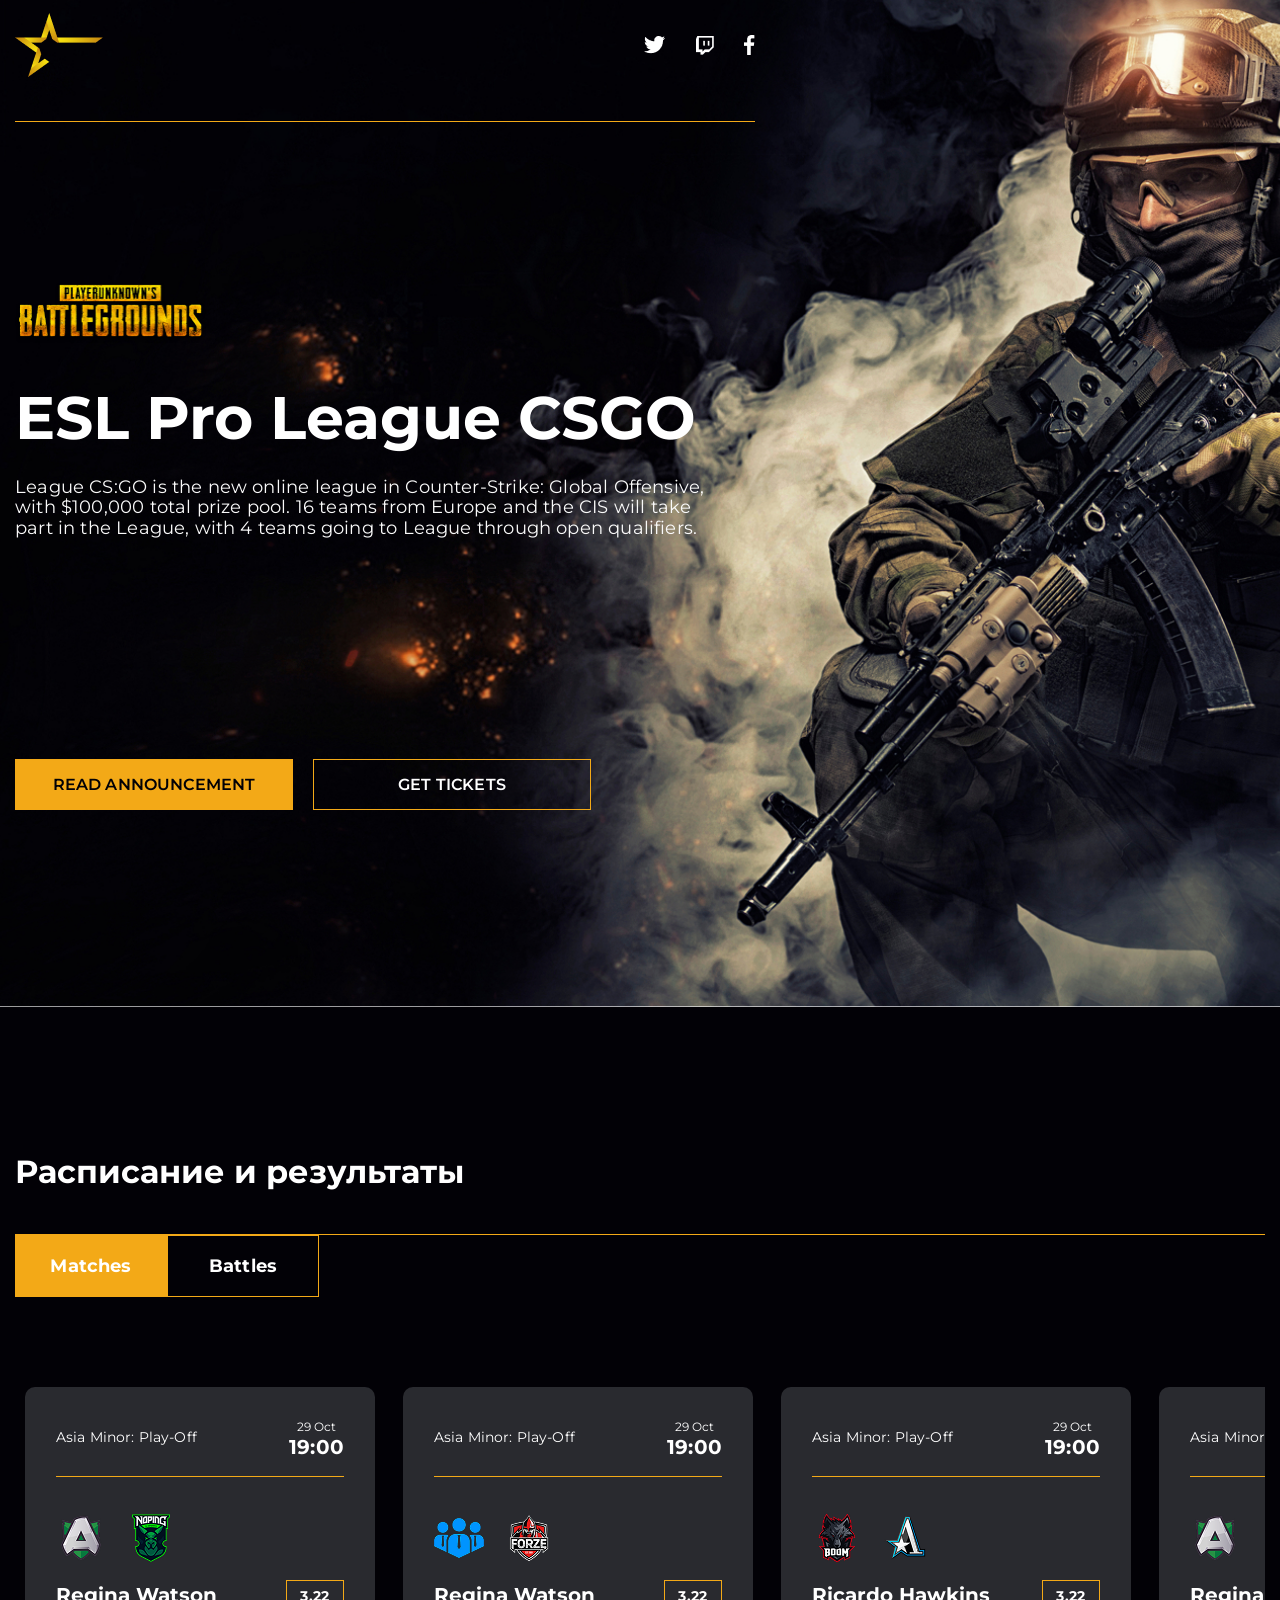
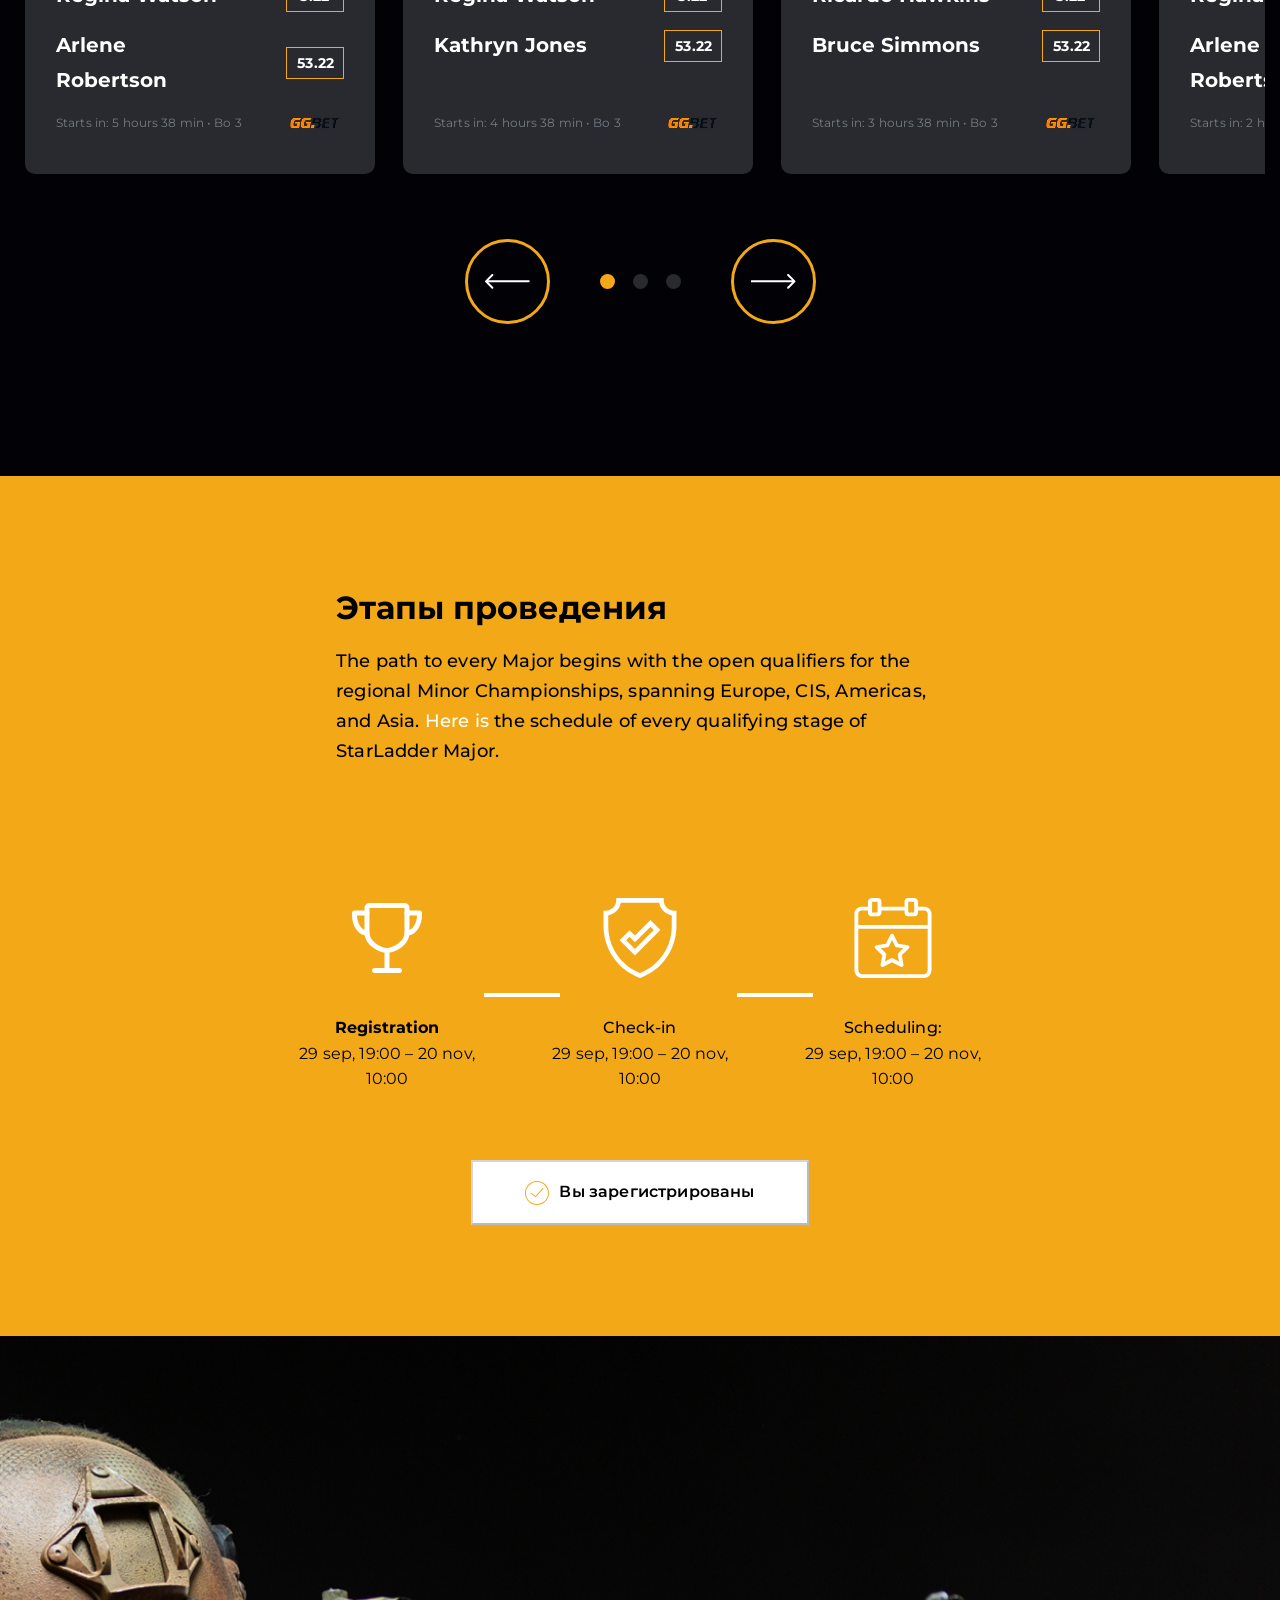
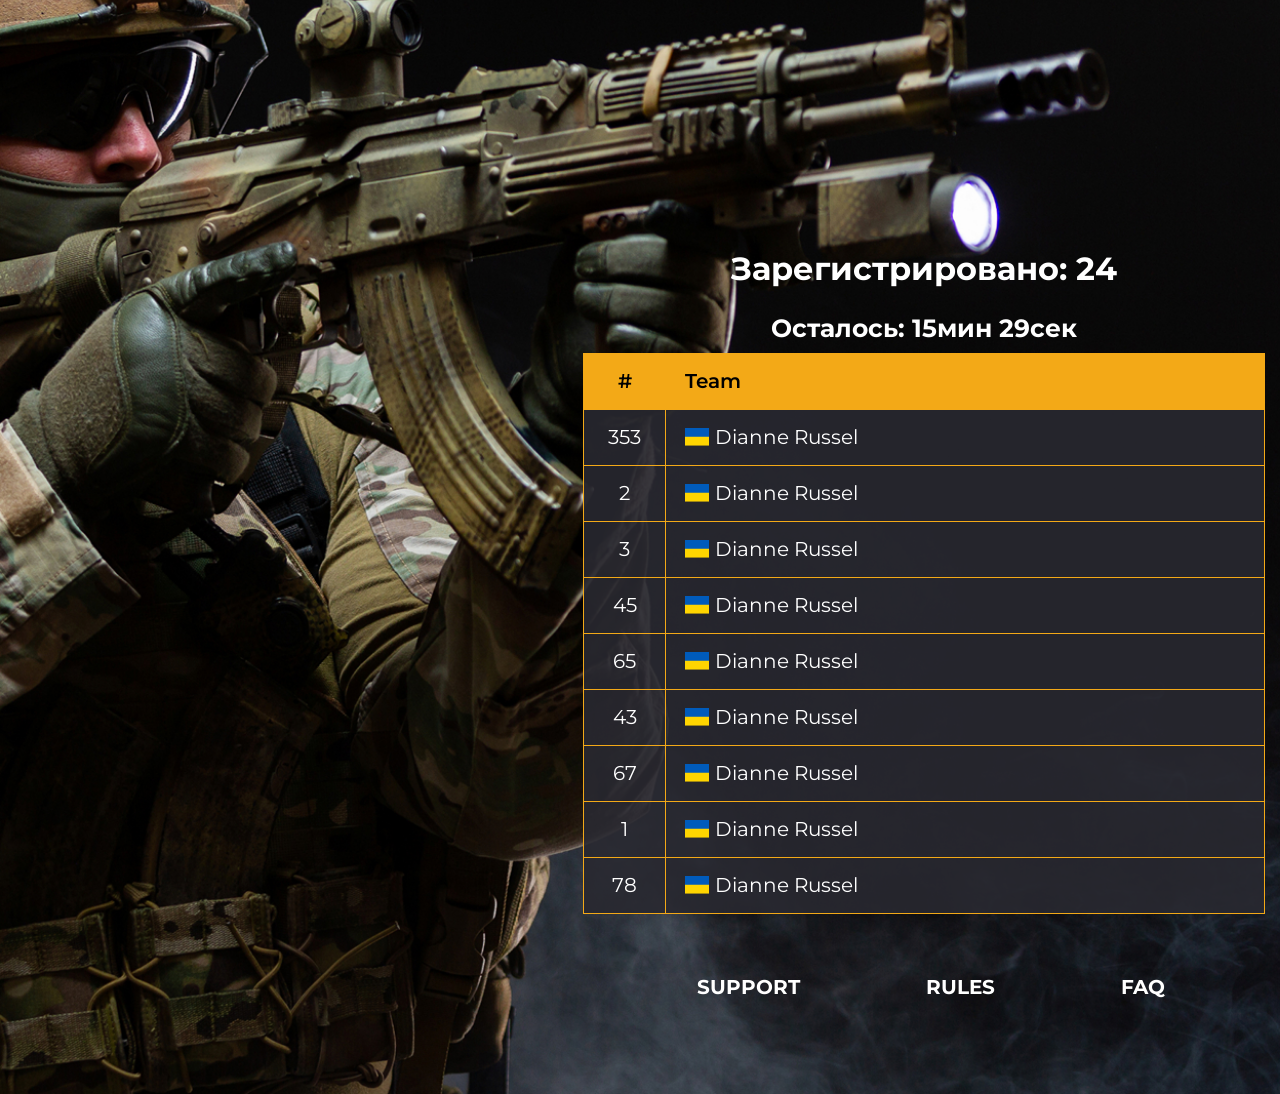
==== commit 60ef5bc7: "feat: complete project" ====
--- a/index.html
+++ b/index.html
@@ -150,7 +150,10 @@
 								</div>
 
 								<div class="schedule__slide-footer">
-									<p class="schedule__slide-status">
+									<p
+										class="schedule__slide-status"
+										data-schedule-seconds="20340"
+									>
 										Starts in: 5 hours 39 min • Bo 3
 									</p>
 									<img
@@ -222,7 +225,10 @@
 								</div>
 
 								<div class="schedule__slide-footer">
-									<p class="schedule__slide-status">
+									<p
+										class="schedule__slide-status"
+										data-schedule-seconds="16740"
+									>
 										Starts in: 5 hours 39 min • Bo 3
 									</p>
 									<img
@@ -293,7 +299,10 @@
 								</div>
 
 								<div class="schedule__slide-footer">
-									<p class="schedule__slide-status">
+									<p
+										class="schedule__slide-status"
+										data-schedule-seconds="13140"
+									>
 										Starts in: 5 hours 39 min • Bo 3
 									</p>
 									<img
@@ -367,7 +376,10 @@
 								</div>
 
 								<div class="schedule__slide-footer">
-									<p class="schedule__slide-status">
+									<p
+										class="schedule__slide-status"
+										data-schedule-seconds="9540"
+									>
 										Starts in: 5 hours 39 min • Bo 3
 									</p>
 									<img
@@ -441,7 +453,10 @@
 								</div>
 
 								<div class="schedule__slide-footer">
-									<p class="schedule__slide-status">
+									<p
+										class="schedule__slide-status"
+										data-schedule-seconds="5940"
+									>
 										Starts in: 5 hours 39 min • Bo 3
 									</p>
 									<img
@@ -755,7 +770,9 @@
 						<h2 class="leaderboard__registered">
 							Зарегистрировано: <span>24</span>
 						</h2>
-						<p class="leaderboard__timer">Осталось: 15мин 30сек</p>
+						<p class="leaderboard__timer" data-timer-seconds="930">
+							Осталось: 15мин 30сек
+						</p>
 
 						<div class="leaderboard__table">
 							<div class="leaderboard__row leaderboard__row--head">
